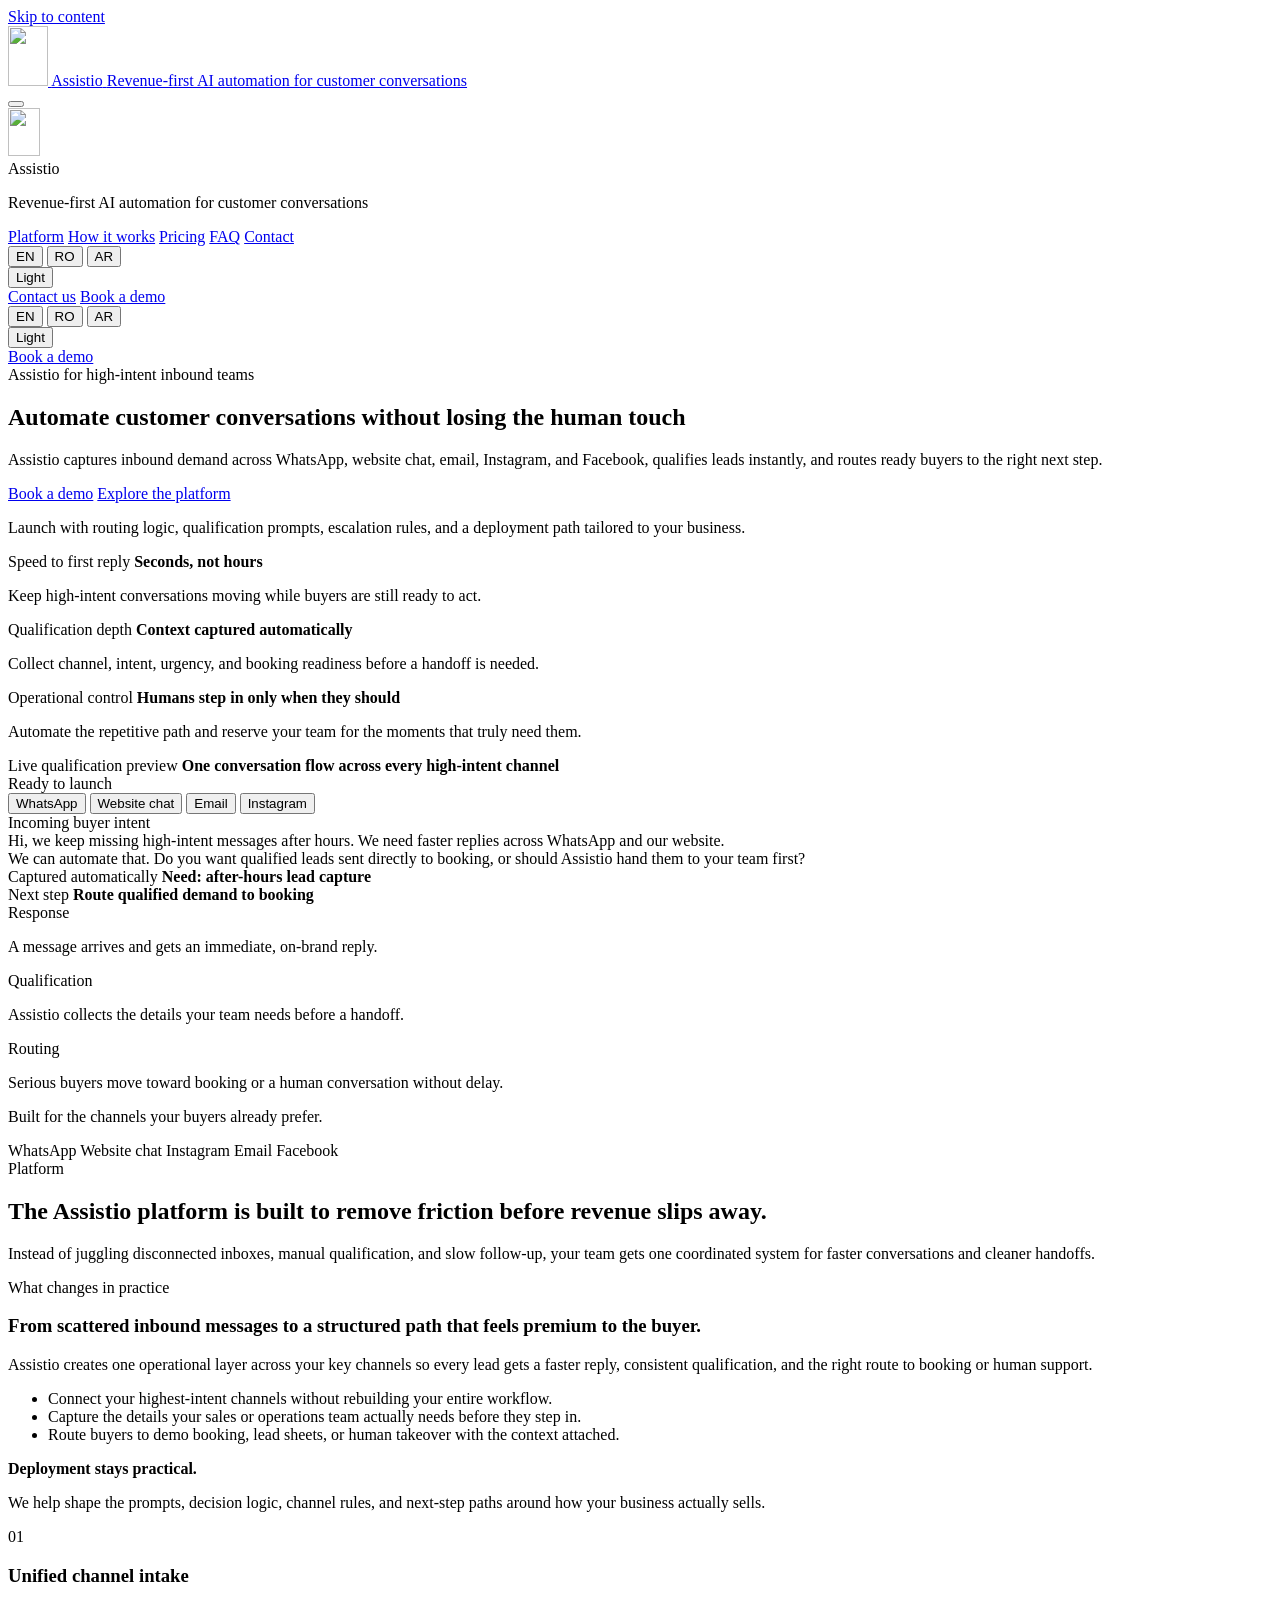
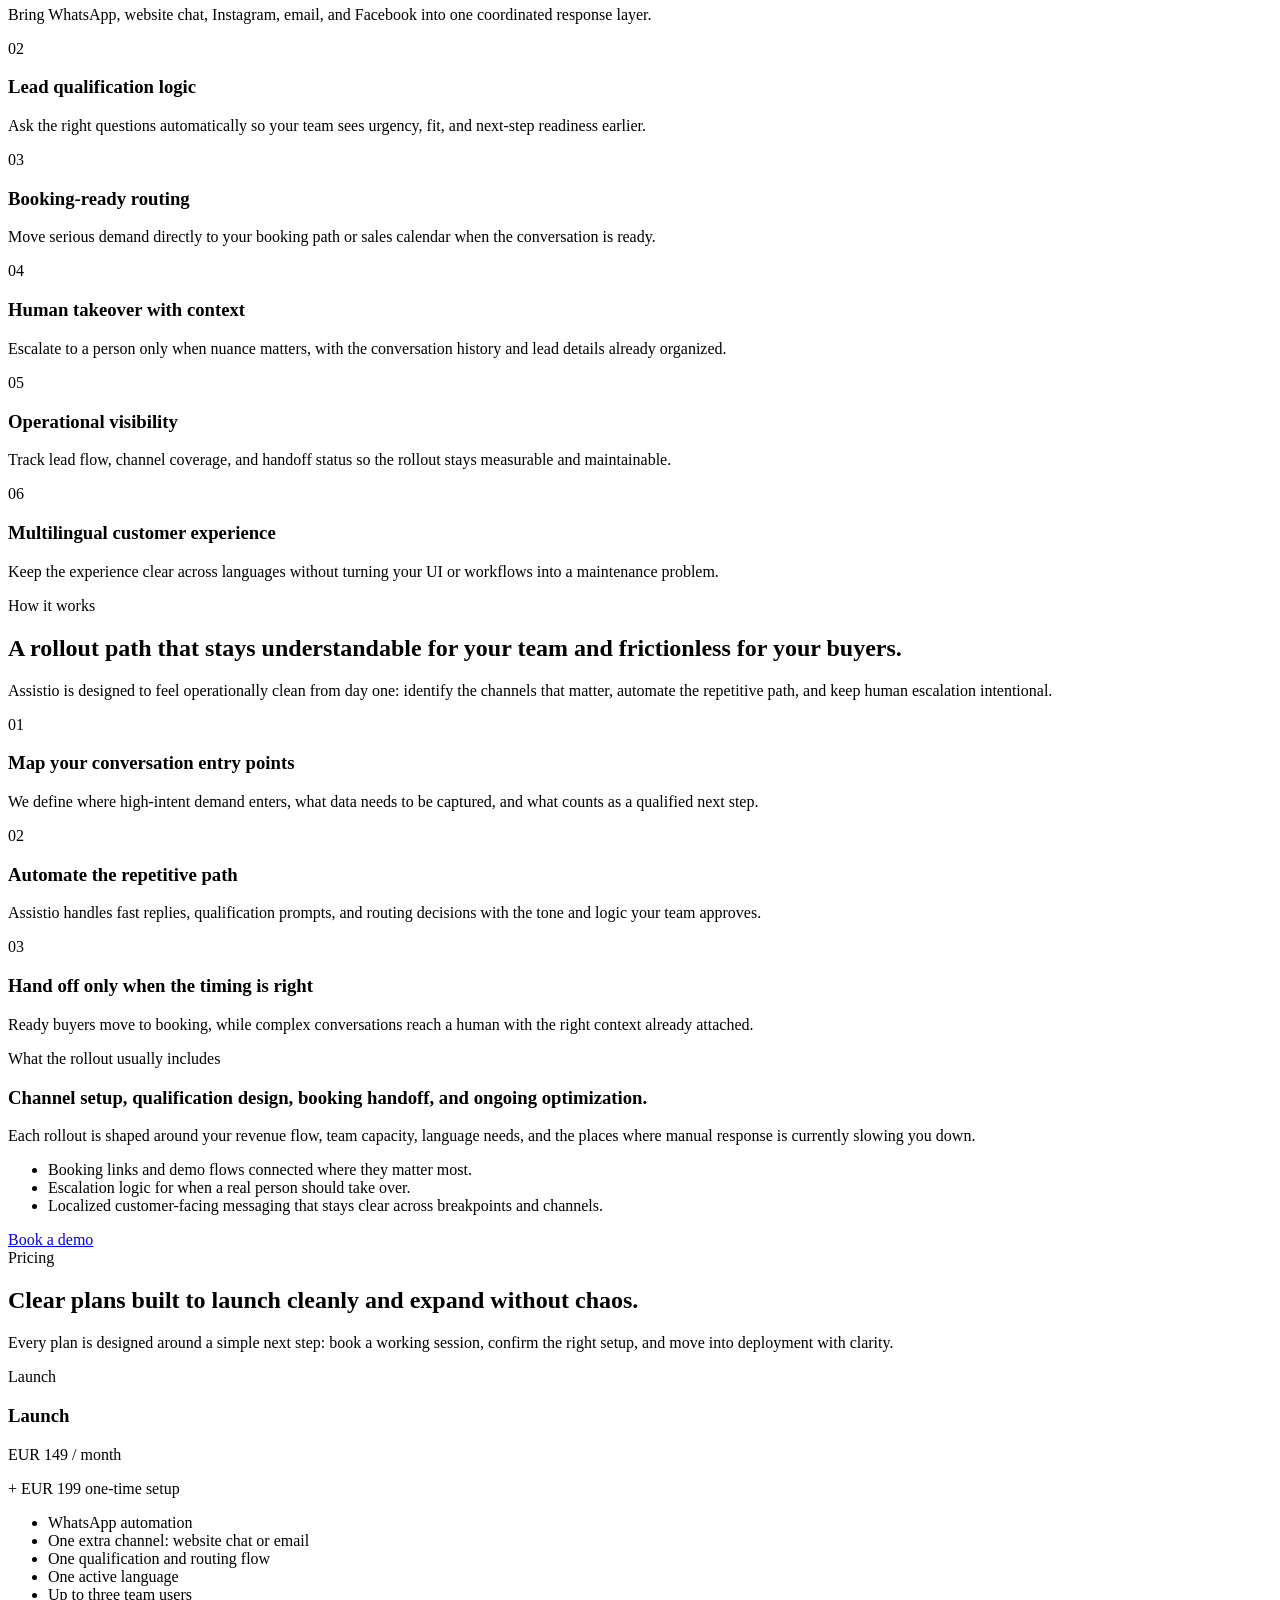
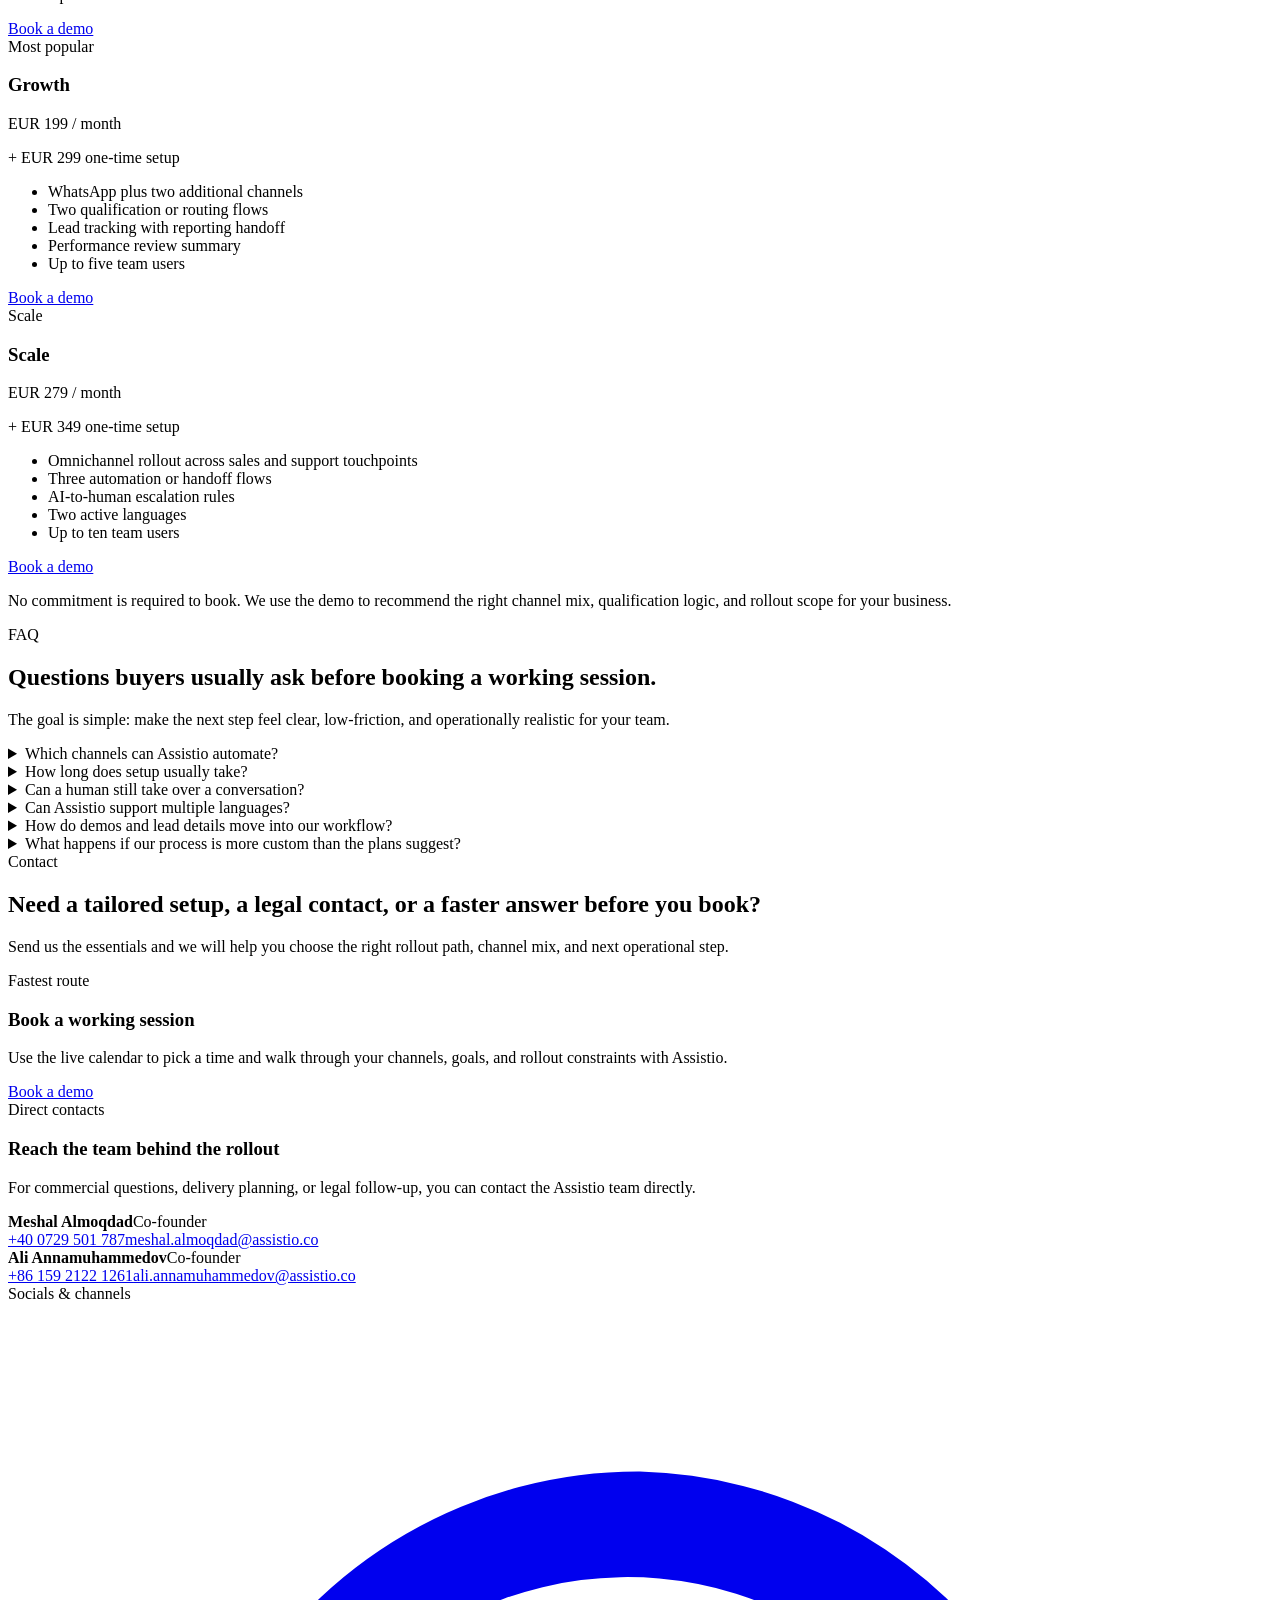
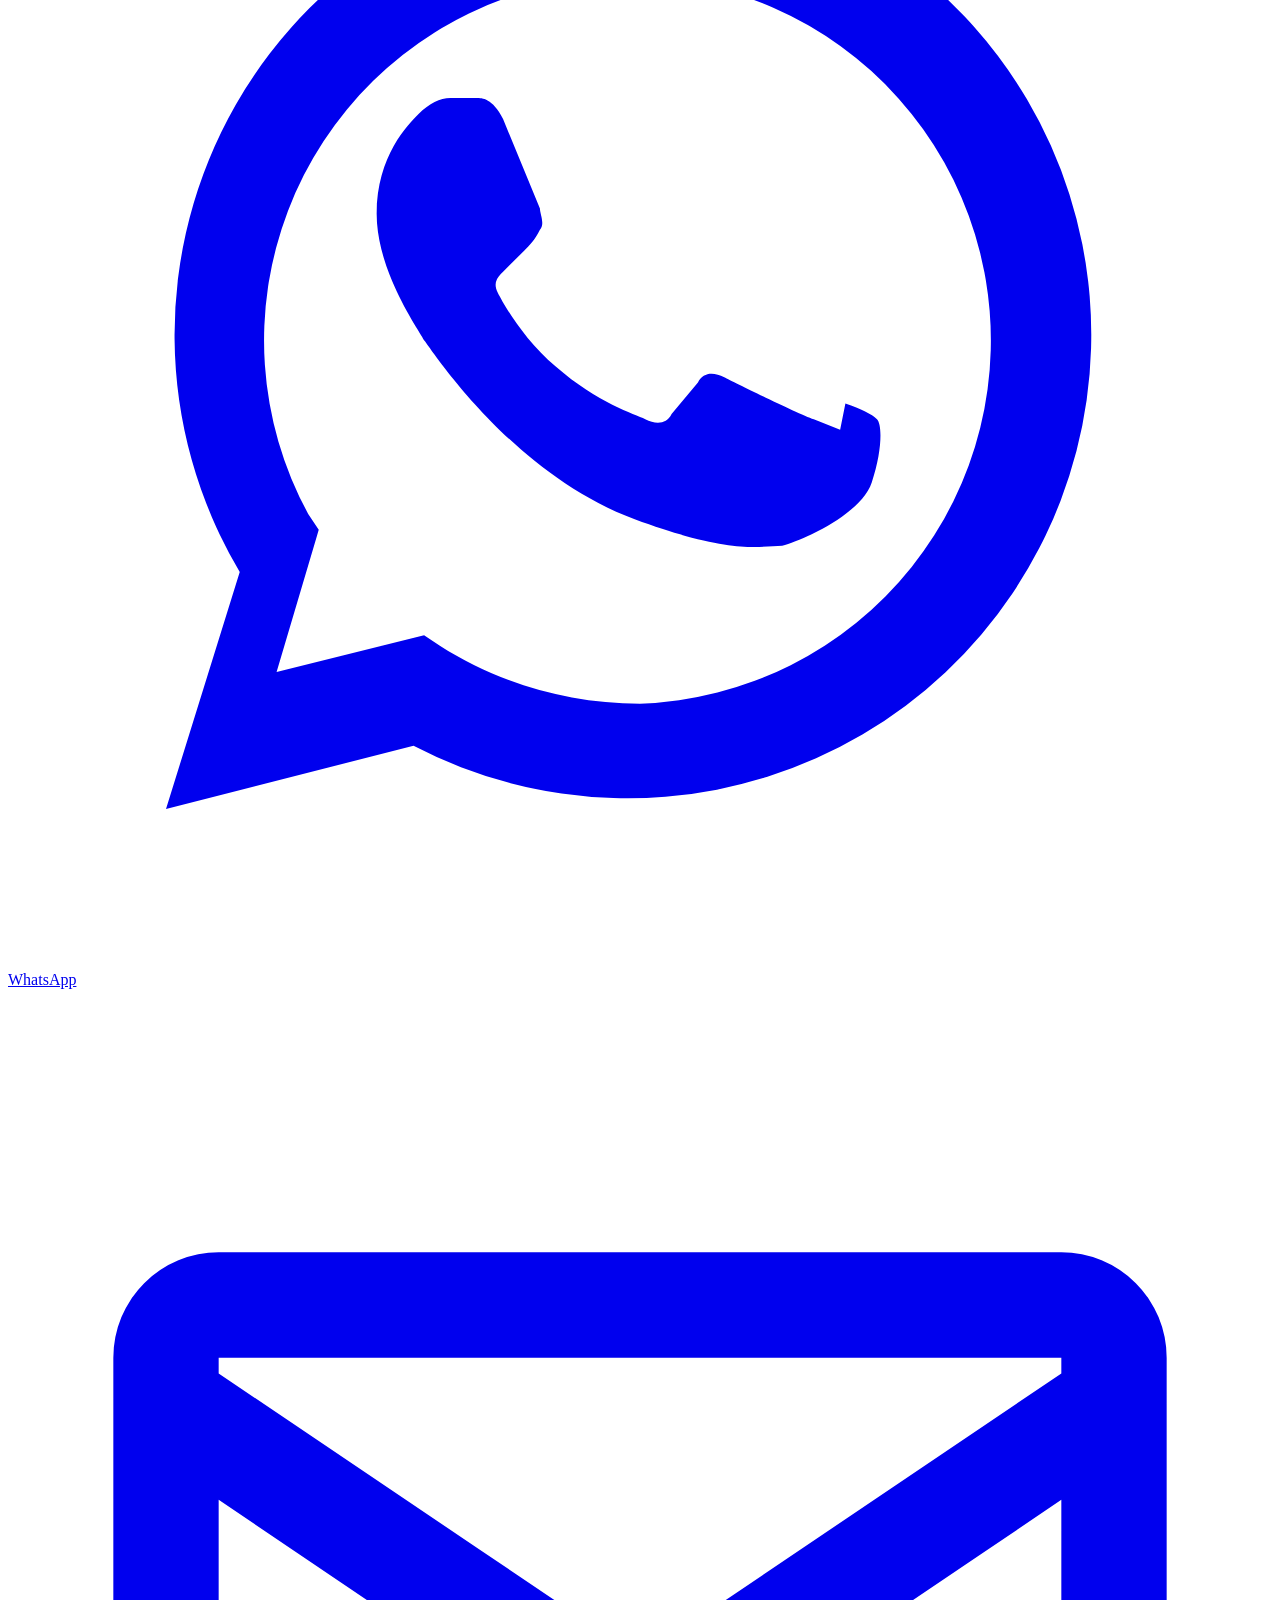
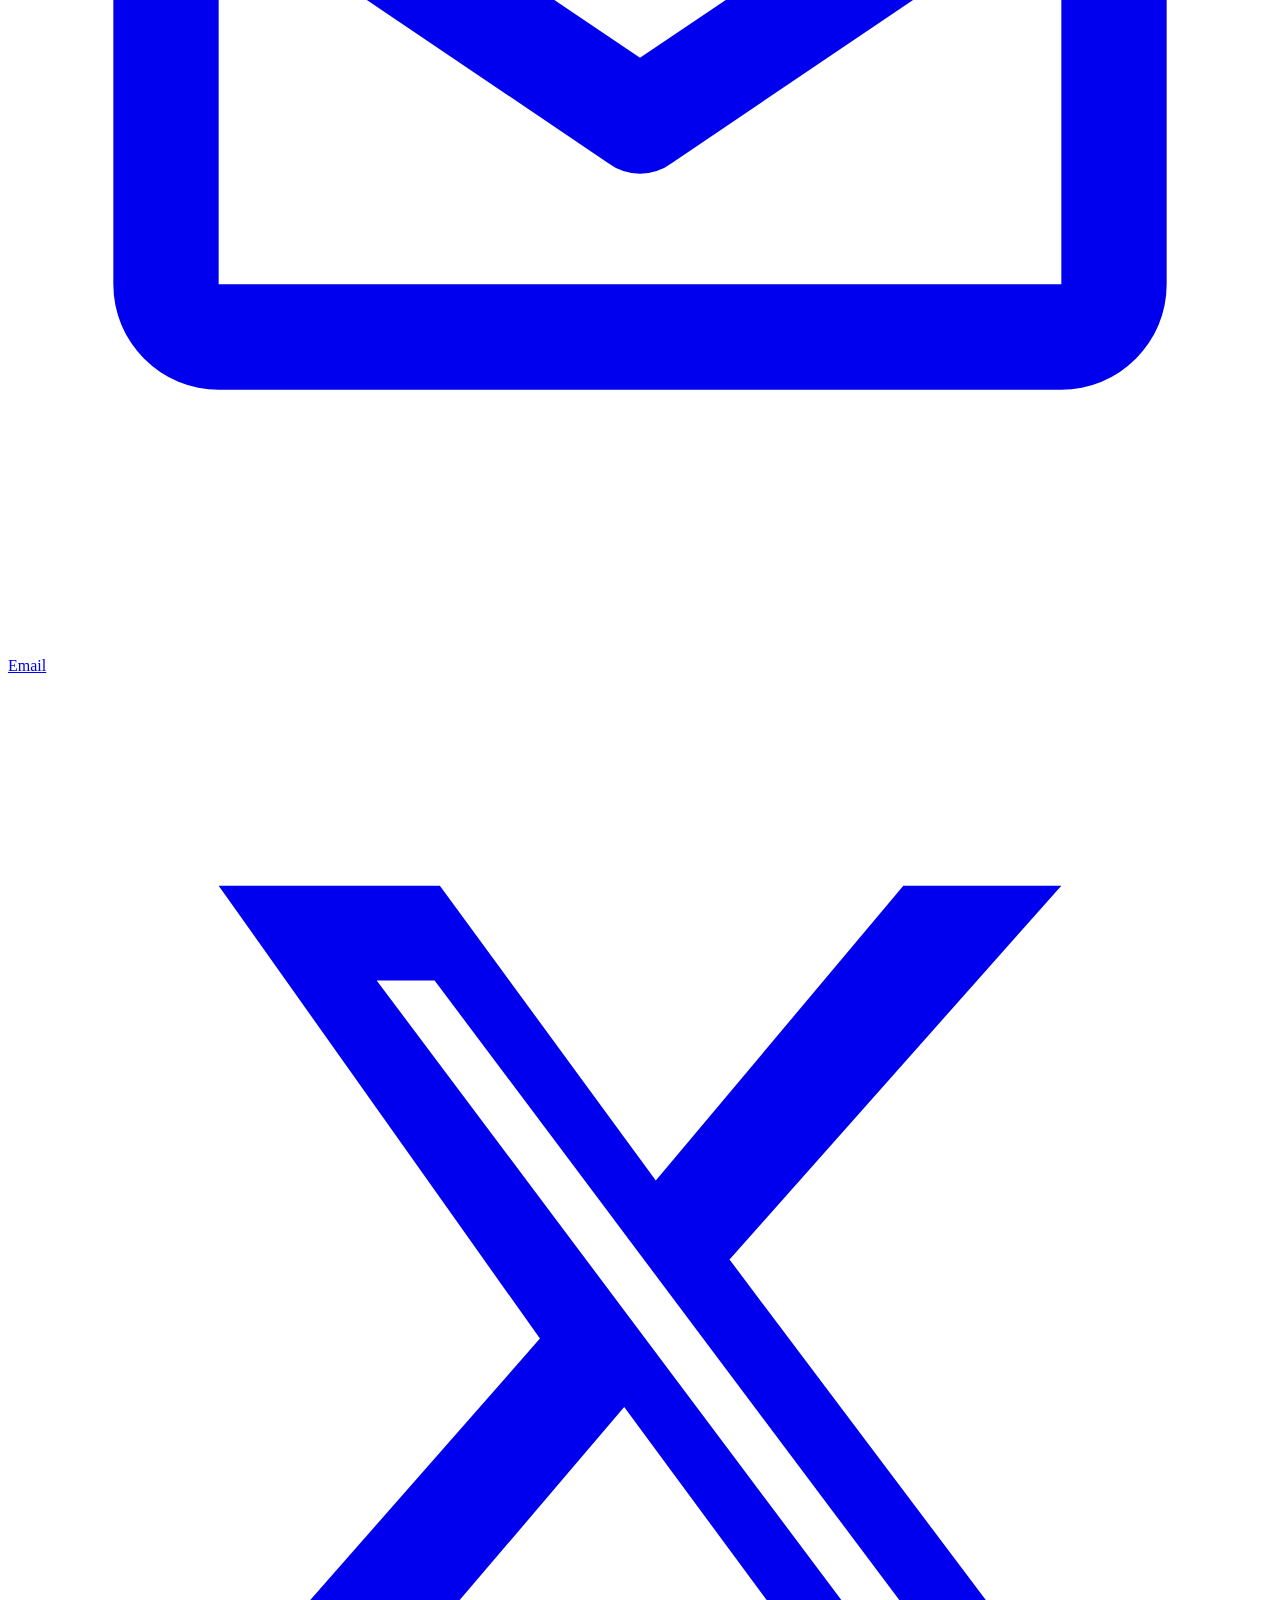
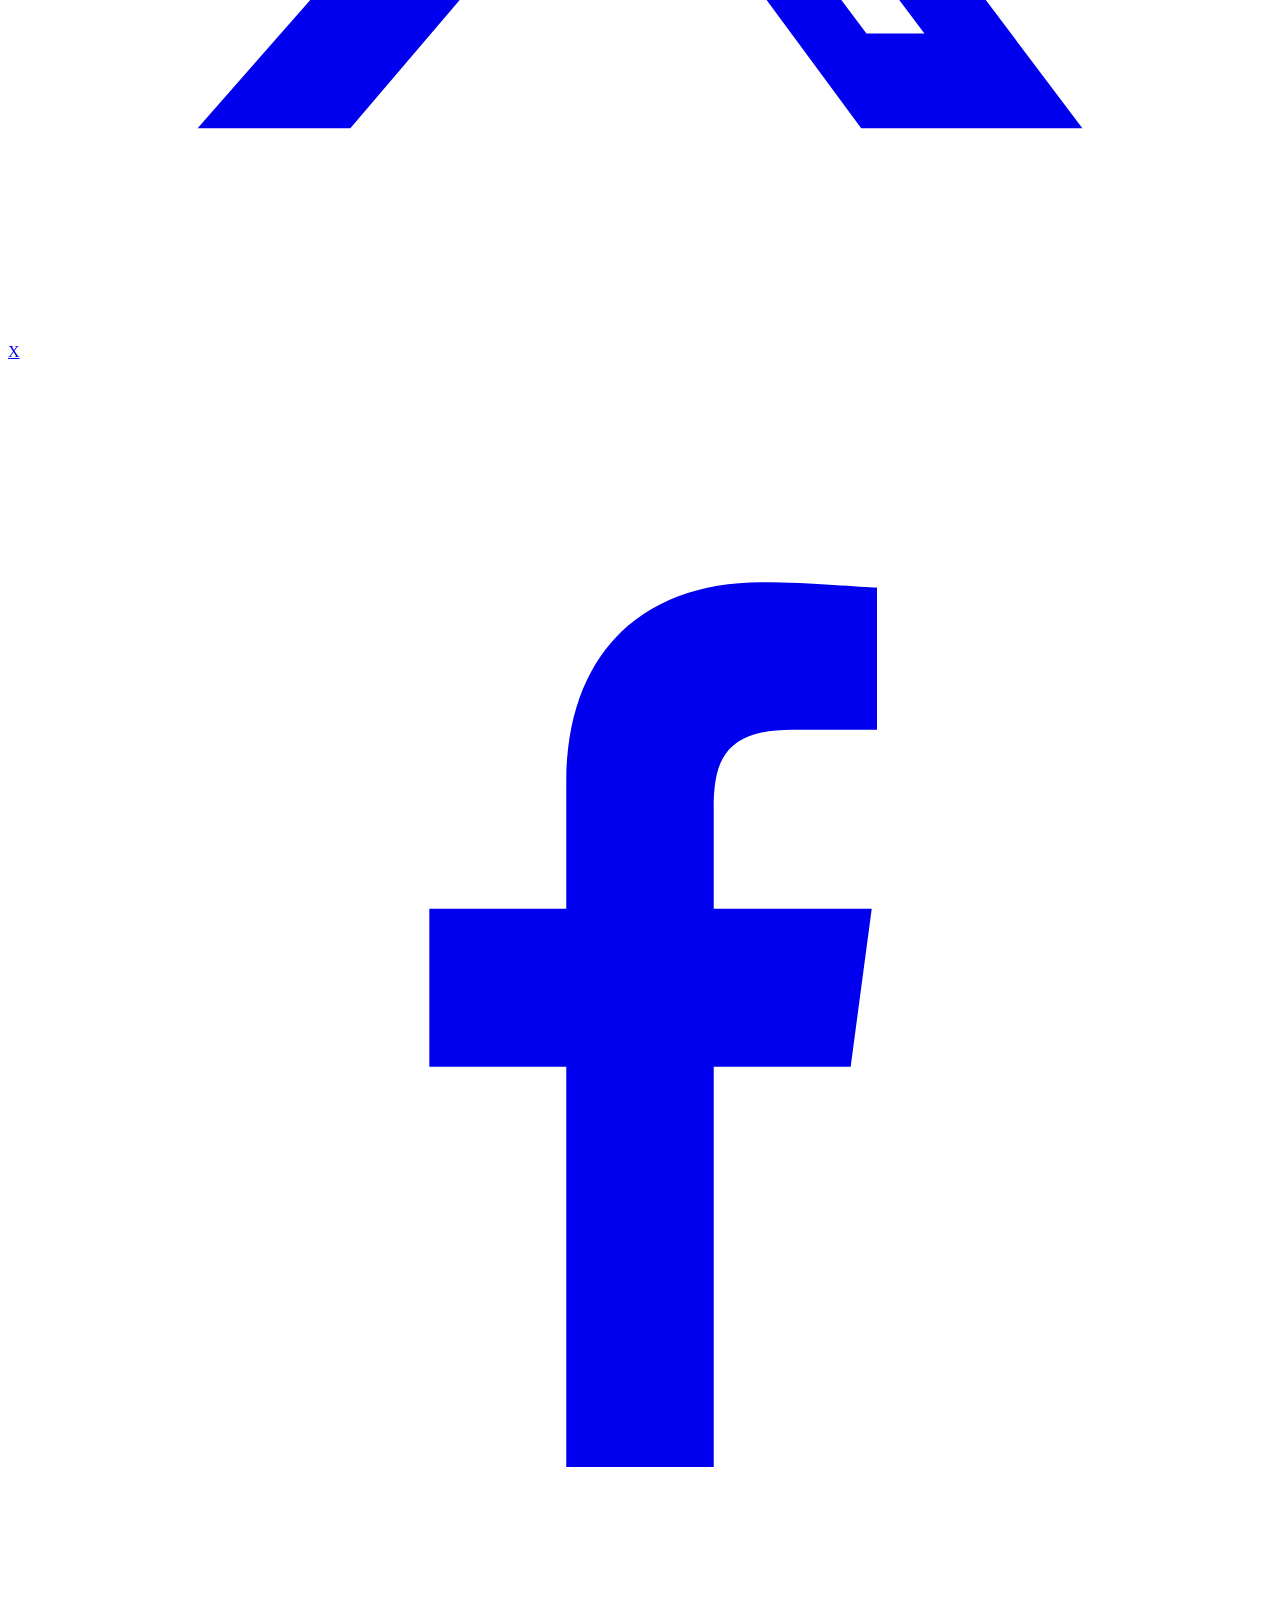
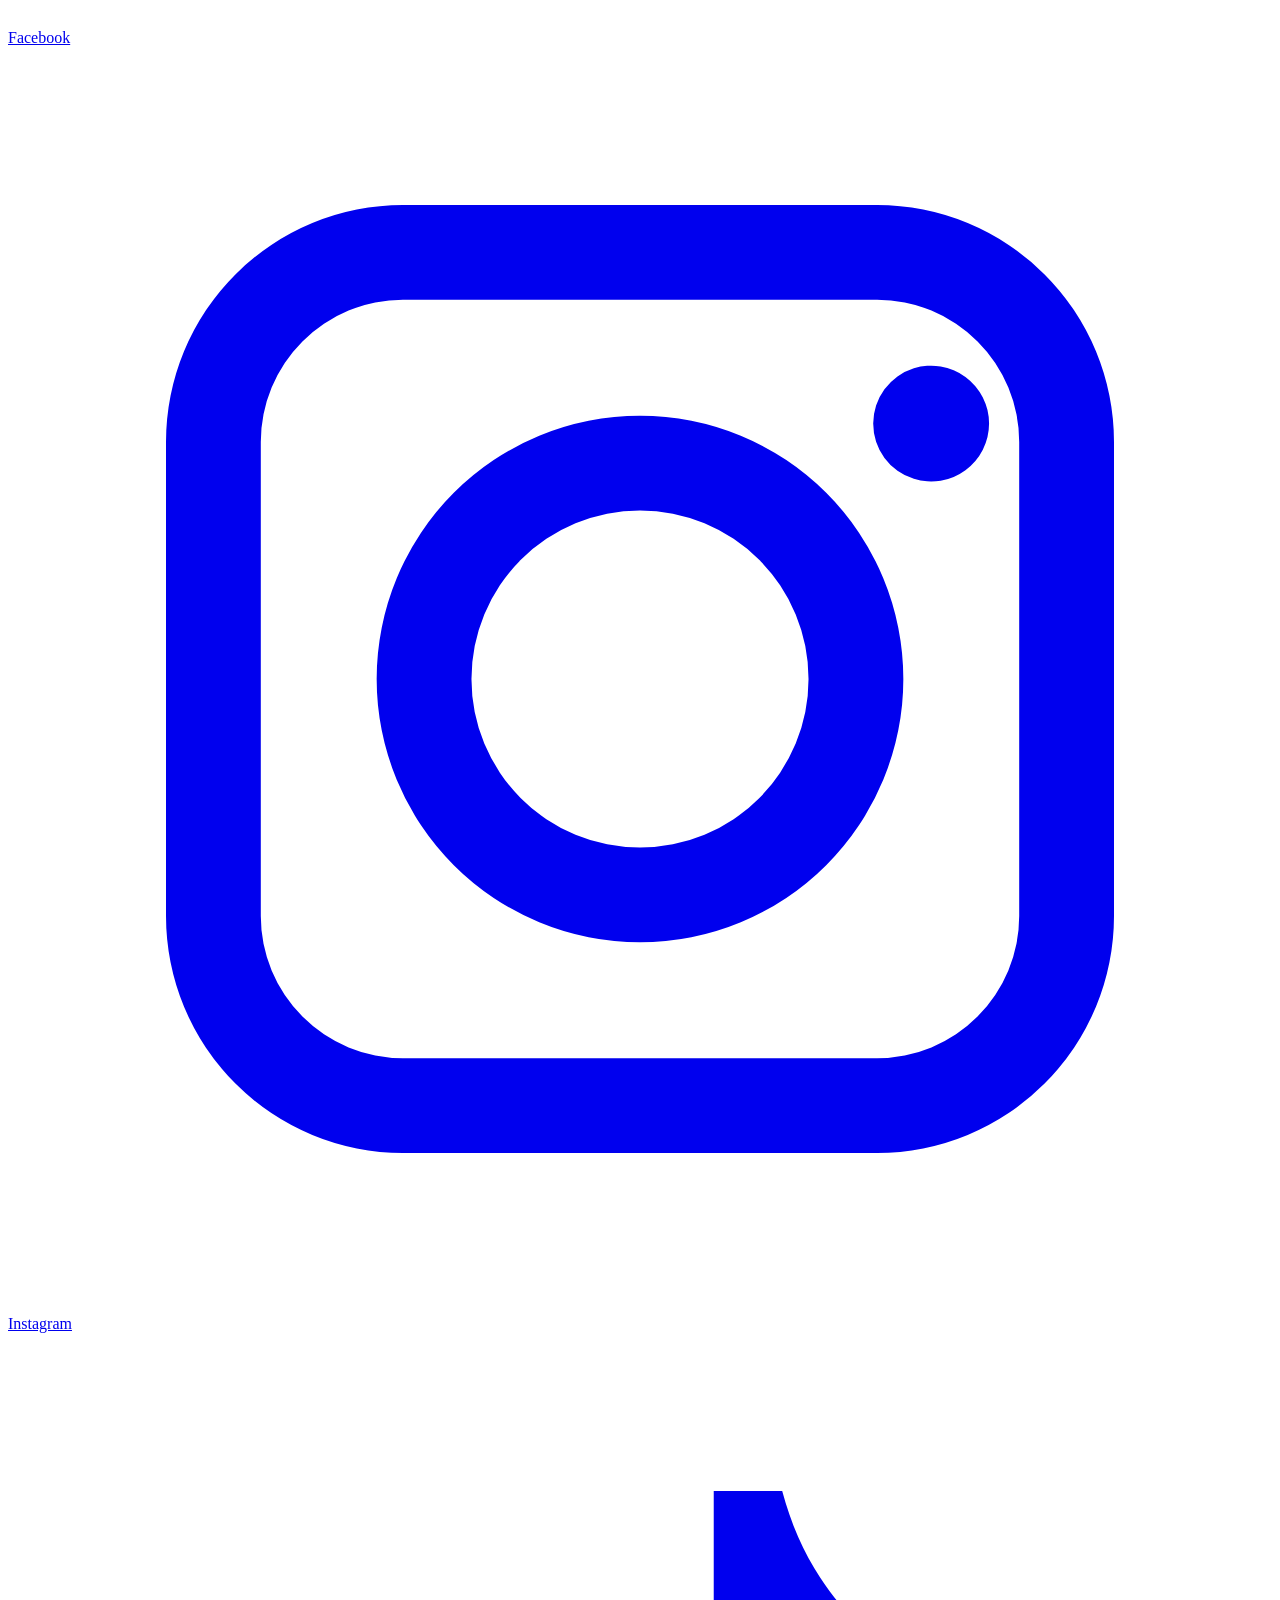
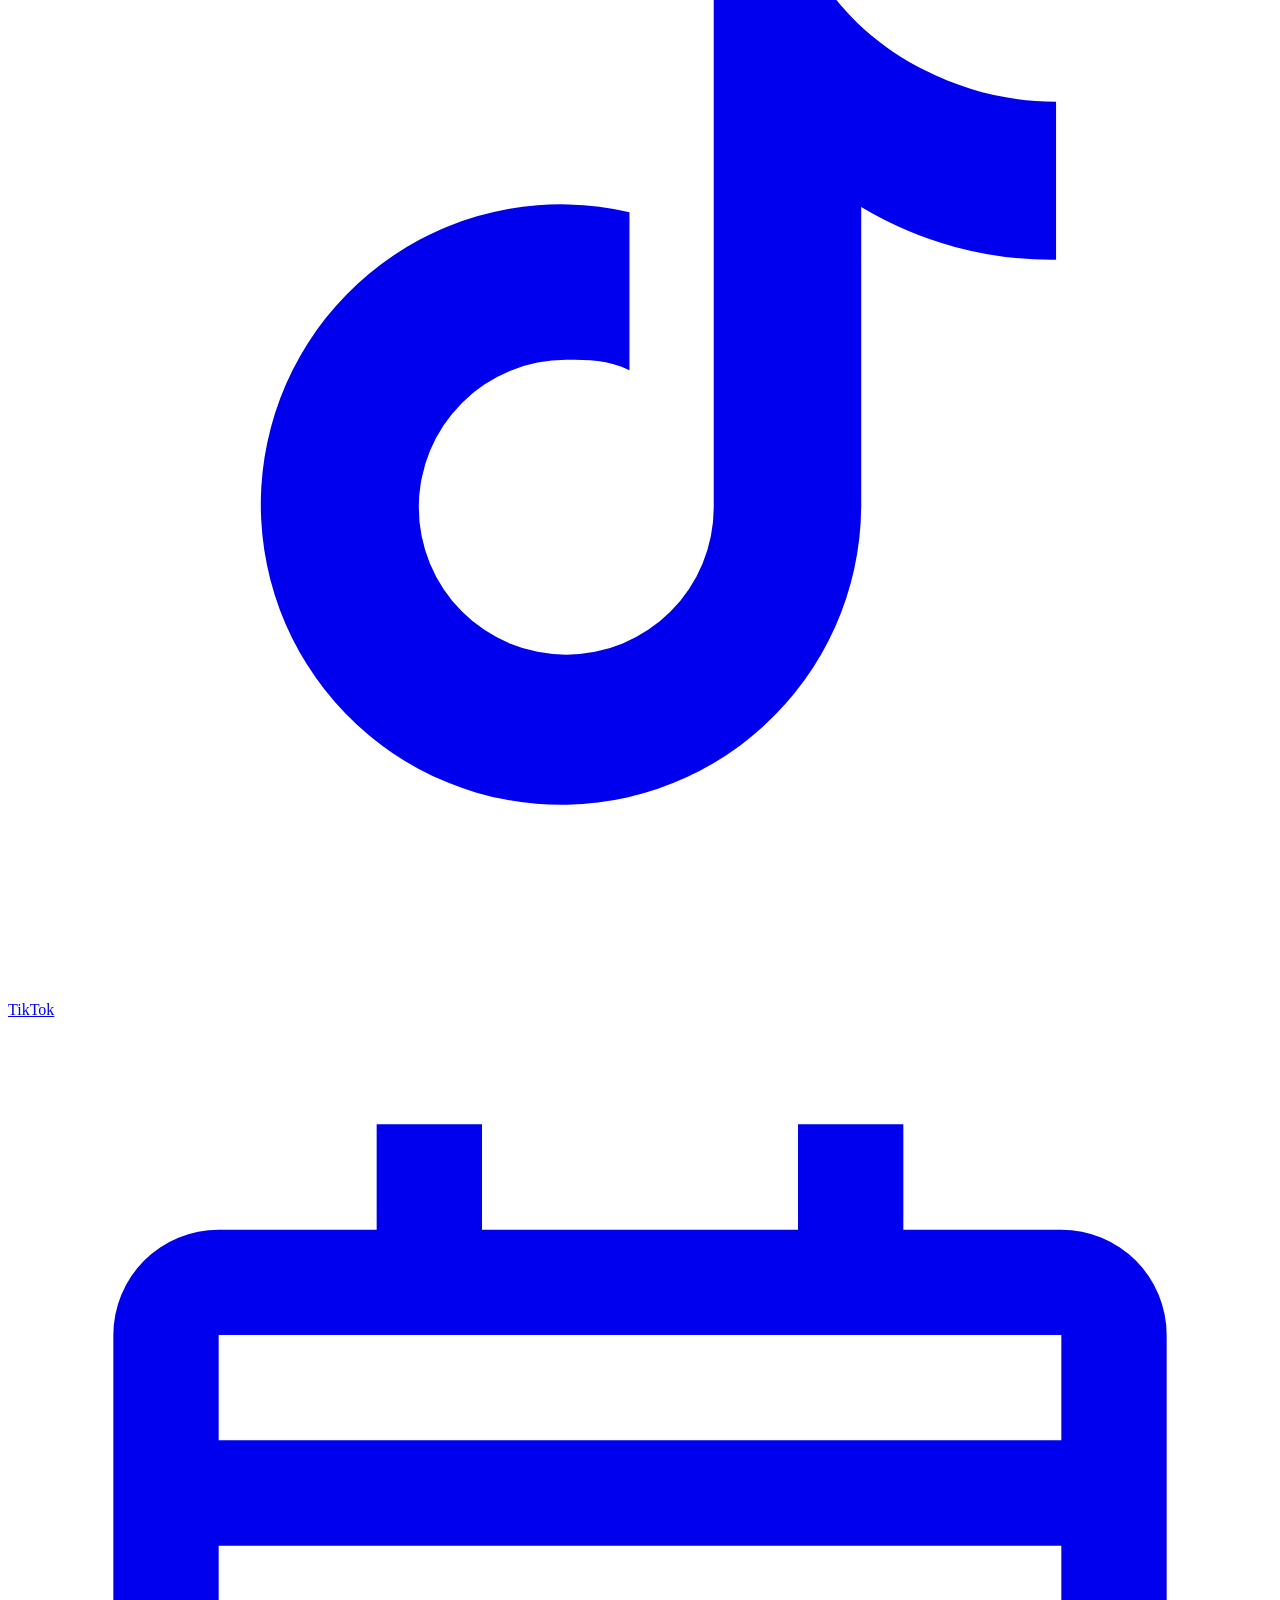
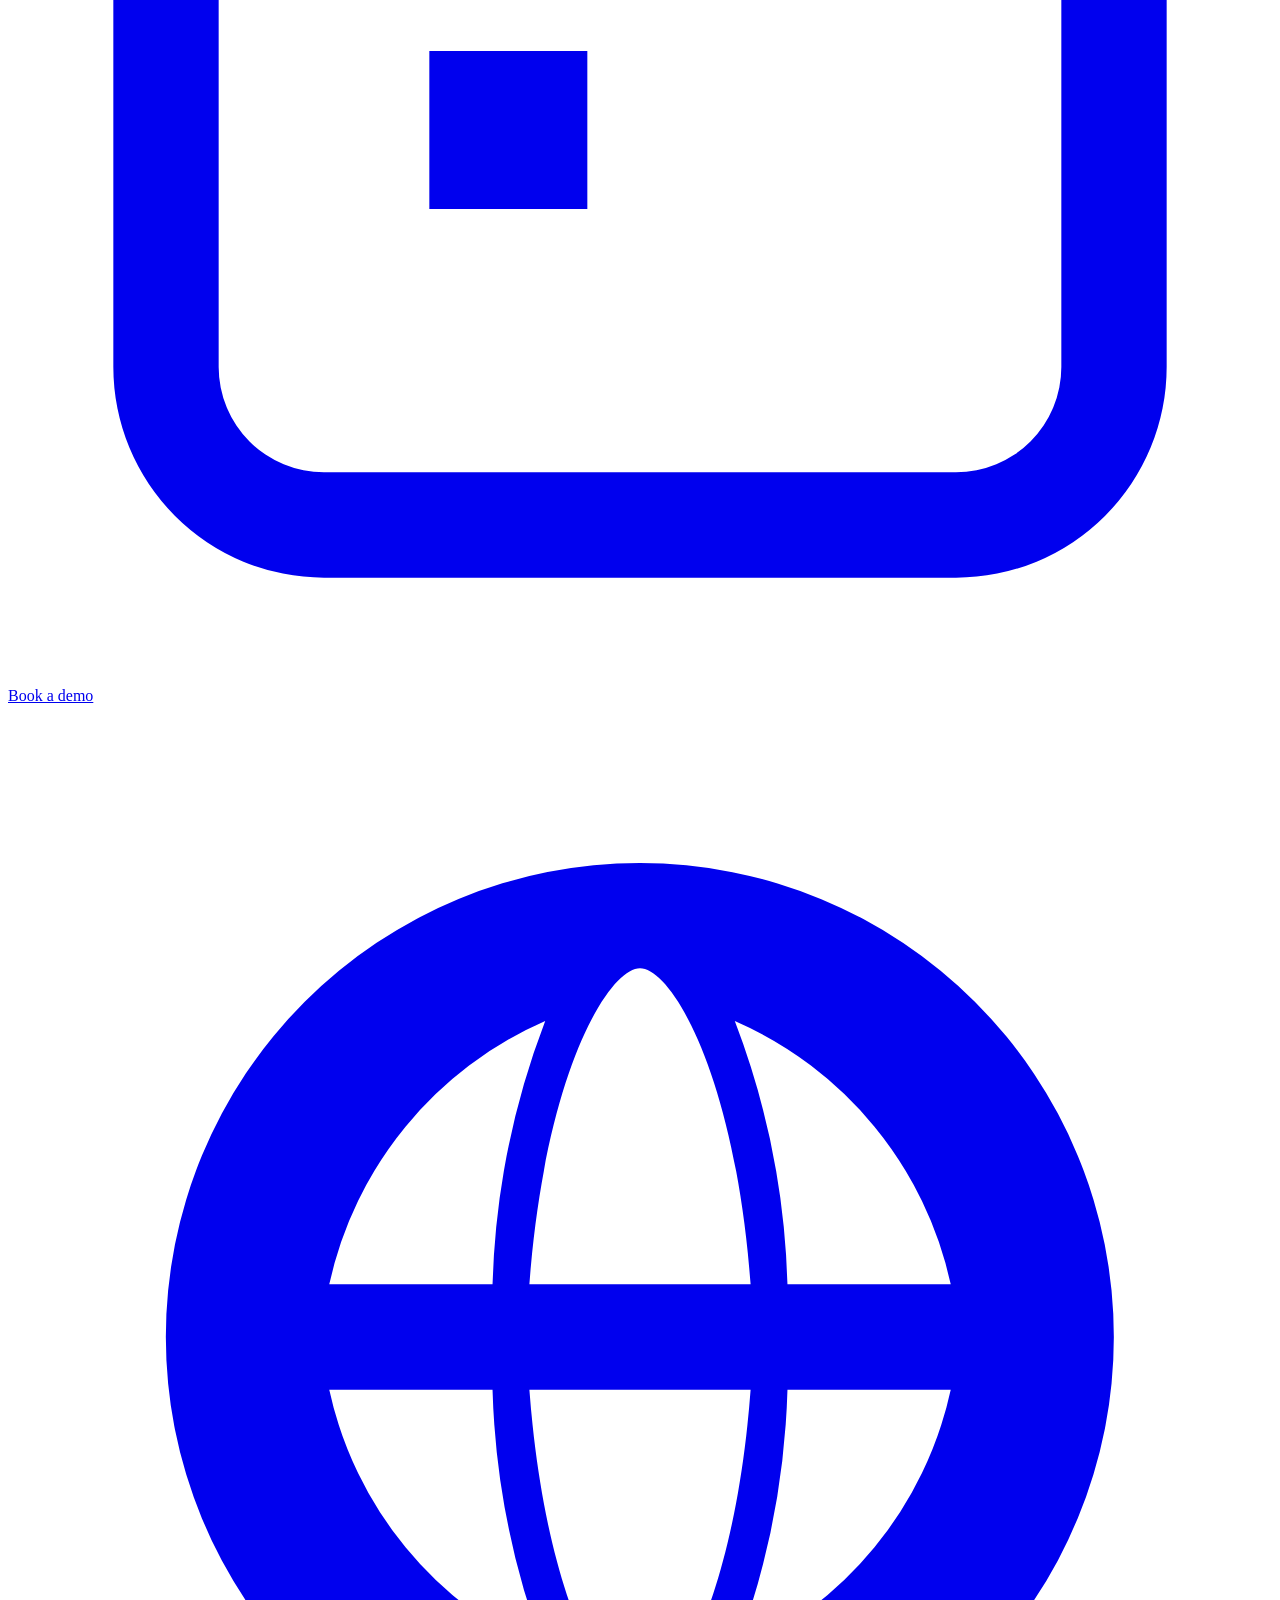
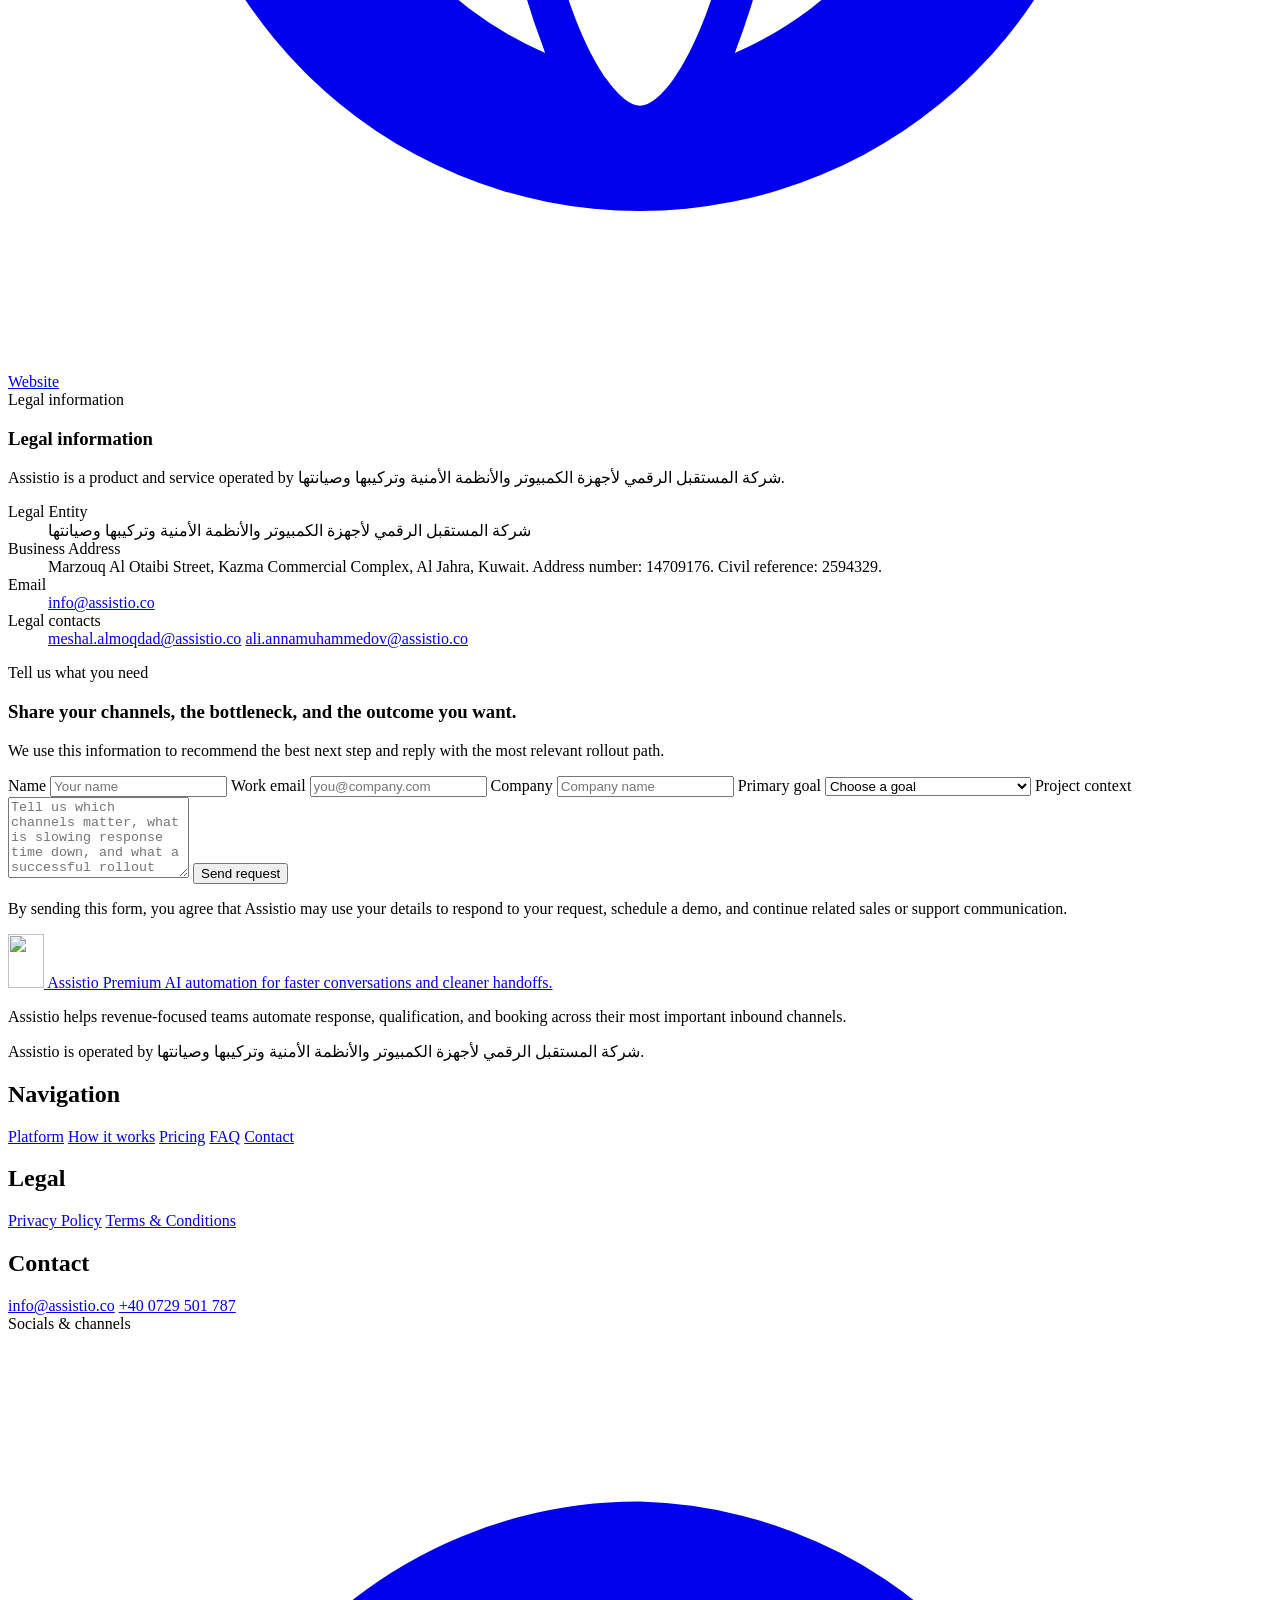
==== index.html @ 65dc785e "Fix Meta verification legal identity and contact compliance" ====
<!doctype html>
<html lang="en" dir="ltr" data-theme="light">
<head>
  <meta charset="utf-8" />
  <meta name="viewport" content="width=device-width, initial-scale=1" />
  <title data-i18n-document-title="meta.home.title">Assistio | AI Customer Conversation Automation for Faster Lead Response</title>
  <meta
    name="description"
    content="Assistio automates WhatsApp, website chat, email, Instagram, and Facebook conversations so your team responds faster, qualifies leads instantly, and routes buyers to booking."
    data-i18n-content="meta.home.description"
  />
  <meta name="theme-color" content="#eff5ff" />
  <meta property="og:type" content="website" />
  <meta property="og:image" content="https://ai.assistio.co/assets/og.png" />
  <meta property="og:url" content="https://ai.assistio.co/" />
  <meta property="og:title" content="Assistio | AI Customer Conversation Automation for Faster Lead Response" data-i18n-content="meta.home.title" />
  <meta
    property="og:description"
    content="Assistio automates WhatsApp, website chat, email, Instagram, and Facebook conversations so your team responds faster, qualifies leads instantly, and routes buyers to booking."
    data-i18n-content="meta.home.description"
  />
  <link rel="canonical" href="https://ai.assistio.co/" />
  <link rel="icon" href="./assets/favicon.ico" sizes="any" />
  <link rel="icon" type="image/png" sizes="32x32" href="./assets/favicon-32x32.png" />
  <link rel="icon" type="image/png" sizes="16x16" href="./assets/favicon-16x16.png" />
  <link rel="apple-touch-icon" sizes="180x180" href="./assets/apple-touch-icon.png" />
  <link rel="manifest" href="./site.webmanifest" />
  <link rel="preconnect" href="https://fonts.googleapis.com" />
  <link rel="preconnect" href="https://fonts.gstatic.com" crossorigin />
  <link
    href="https://fonts.googleapis.com/css2?family=Manrope:wght@400;500;600;700;800&family=Sora:wght@600;700;800&family=Tajawal:wght@400;500;700;800&display=swap"
    rel="stylesheet"
  />
  <script>
    (function () {
      var doc = document.documentElement;
      doc.classList.add("site-booting");
      window.__assistioBootTimeout = window.setTimeout(function () {
        doc.classList.remove("site-booting");
      }, 1200);
      var storedTheme = null;
      var storedLang = null;
      var prefersDark = false;
      var queryTheme = null;
      var queryLang = null;

      try {
        var params = new URLSearchParams(window.location.search);
        queryTheme = params.get("theme");
        queryLang = params.get("lang");
        storedTheme = localStorage.getItem("assistio_theme");
        storedLang = localStorage.getItem("assistio_lang");
        prefersDark = window.matchMedia("(prefers-color-scheme: dark)").matches;
        if (queryTheme === "light" || queryTheme === "dark") {
          storedTheme = queryTheme;
          localStorage.setItem("assistio_theme", queryTheme);
        }
        if (queryLang === "en" || queryLang === "ro" || queryLang === "ar") {
          storedLang = queryLang;
          localStorage.setItem("assistio_lang", queryLang);
        }
      } catch (error) {
      }

      var theme = storedTheme === "light" || storedTheme === "dark"
        ? storedTheme
        : (prefersDark ? "dark" : "light");
      var browserLang = (navigator.language || navigator.userLanguage || "en").toLowerCase();
      var lang = storedLang === "ro" || storedLang === "ar"
        ? storedLang
        : (browserLang.indexOf("ro") === 0 ? "ro" : (browserLang.indexOf("ar") === 0 ? "ar" : "en"));

      doc.setAttribute("data-theme", theme);
      doc.style.colorScheme = theme;
      doc.lang = lang;
      doc.dir = lang === "ar" ? "rtl" : "ltr";

      try {
        if (queryTheme || queryLang) {
          var nextUrl = new URL(window.location.href);
          nextUrl.searchParams.delete("theme");
          nextUrl.searchParams.delete("lang");
          window.history.replaceState(null, "", nextUrl.toString());
        }
      } catch (error) {
      }
    })();
  </script>
  <link rel="stylesheet" href="./styles.css?v=20260409-29" />
  <script defer src="./site-config.js?v=20260409-29"></script>
  <script defer src="./scripts.js?v=20260409-29"></script>
</head>
<body data-page="home">
  <a class="skip-link" href="#main" data-i18n="ui.skip">Skip to content</a>

  <header class="site-header" data-header>
    <div class="container header-shell">
      <a class="brand" href="./index.html" aria-label="Assistio home">
        <span class="brand-mark-shell" aria-hidden="true">
          <img class="brand-mark" src="./assets/logo.png" width="40" height="60" alt="" />
        </span>
        <span class="brand-copy">
          <span class="brand-name">Assistio</span>
          <span class="brand-tag" data-i18n="brand.tag">Revenue-first AI automation for customer conversations</span>
        </span>
      </a>

      <nav class="site-nav" aria-label="Primary navigation" data-i18n-aria-label="ui.navPrimaryLabel">
        <button
          class="nav-toggle"
          type="button"
          aria-expanded="false"
          aria-controls="nav-panel"
          data-nav-toggle
          data-i18n-aria-label="ui.navOpen"
        >
          <span></span>
          <span></span>
          <span></span>
        </button>

        <div class="nav-panel" id="nav-panel" data-nav-panel>
          <div class="nav-panel-intro">
            <span class="brand-mark-shell nav-panel-mark-shell" aria-hidden="true">
              <img class="brand-mark" src="./assets/logo.png" width="32" height="48" alt="" />
            </span>
            <div class="nav-panel-copy-block">
              <span class="brand-name">Assistio</span>
              <p class="nav-panel-copy" data-i18n="brand.tag">Revenue-first AI automation for customer conversations</p>
            </div>
          </div>

          <div class="nav-links">
            <a class="nav-link" href="#platform" data-nav-link="platform" data-i18n="nav.platform">Platform</a>
            <a class="nav-link" href="#workflow" data-nav-link="workflow" data-i18n="nav.workflow">How it works</a>
            <a class="nav-link" href="#pricing" data-nav-link="pricing" data-i18n="nav.pricing">Pricing</a>
            <a class="nav-link" href="#faq" data-nav-link="faq" data-i18n="nav.faq">FAQ</a>
            <a class="nav-link" href="#contact" data-nav-link="contact" data-i18n="nav.contact">Contact</a>
          </div>

          <div class="nav-mobile-stack">
            <div class="lang-switch" aria-label="Language switcher" data-i18n-aria-label="ui.languageLabel">
              <button class="lang-button" type="button" data-lang="en">EN</button>
              <button class="lang-button" type="button" data-lang="ro">RO</button>
              <button class="lang-button" type="button" data-lang="ar">AR</button>
            </div>

            <button class="theme-toggle" type="button" data-theme-toggle data-i18n-aria-label="ui.themeToggleToDark">
              <span class="theme-toggle-track" aria-hidden="true"></span>
              <span class="theme-toggle-label" data-theme-label></span>
            </button>

            <div class="nav-mobile-actions">
              <a class="btn btn-secondary btn-block" href="#contact" data-i18n="ui.contact">Contact us</a>
              <a class="btn btn-primary btn-block" href="https://calendar.app.google/mF4N138gHQZpTKqc6" target="_blank" rel="noopener noreferrer" data-booking-link data-i18n="ui.bookDemo">Book a demo</a>
            </div>
          </div>
        </div>
      </nav>

      <div class="header-actions">
        <div class="header-control-group">
          <div class="lang-switch desktop-lang-switch" aria-label="Language switcher" data-i18n-aria-label="ui.languageLabel">
            <button class="lang-button" type="button" data-lang="en">EN</button>
            <button class="lang-button" type="button" data-lang="ro">RO</button>
            <button class="lang-button" type="button" data-lang="ar">AR</button>
          </div>

          <button class="theme-toggle" type="button" data-theme-toggle data-i18n-aria-label="ui.themeToggleToDark">
            <span class="theme-toggle-track" aria-hidden="true"></span>
            <span class="theme-toggle-label" data-theme-label></span>
          </button>
        </div>
        <a class="btn btn-primary header-cta" href="https://calendar.app.google/mF4N138gHQZpTKqc6" target="_blank" rel="noopener noreferrer" data-booking-link data-i18n="ui.bookDemo">Book a demo</a>
      </div>
    </div>
    <div class="nav-overlay" data-nav-overlay hidden></div>
  </header>

  <main id="main">
    <section class="hero section" id="top">
      <div class="container hero-grid">
        <div class="hero-copy" data-reveal>
          <span class="eyebrow" data-i18n="hero.eyebrow">Assistio for high-intent inbound teams</span>
          <h1 class="hero-title" data-i18n="hero.title">Automate customer conversations without losing the human touch</h1>
          <p class="hero-lead" data-i18n="hero.lead">
            Assistio captures inbound demand across WhatsApp, website chat, email, Instagram, and Facebook, qualifies leads instantly, and routes ready buyers to the right next step.
          </p>

          <div class="hero-actions">
            <a class="btn btn-primary" href="https://calendar.app.google/mF4N138gHQZpTKqc6" target="_blank" rel="noopener noreferrer" data-booking-link data-i18n="ui.bookDemo">Book a demo</a>
            <a class="btn btn-secondary" href="#platform" data-i18n="ui.explorePlatform">Explore the platform</a>
          </div>

          <p class="hero-support" data-i18n="hero.support">
            Launch with routing logic, qualification prompts, escalation rules, and a deployment path tailored to your business.
          </p>

          <div class="hero-metrics">
            <article class="metric-card" data-reveal>
              <span class="metric-label" data-i18n="hero.metric1.label">Speed to first reply</span>
              <strong class="metric-value" data-i18n="hero.metric1.value">Seconds, not hours</strong>
              <p class="metric-copy" data-i18n="hero.metric1.copy">Keep high-intent conversations moving while buyers are still ready to act.</p>
            </article>
            <article class="metric-card" data-reveal>
              <span class="metric-label" data-i18n="hero.metric2.label">Qualification depth</span>
              <strong class="metric-value" data-i18n="hero.metric2.value">Context captured automatically</strong>
              <p class="metric-copy" data-i18n="hero.metric2.copy">Collect channel, intent, urgency, and booking readiness before a handoff is needed.</p>
            </article>
            <article class="metric-card" data-reveal>
              <span class="metric-label" data-i18n="hero.metric3.label">Operational control</span>
              <strong class="metric-value" data-i18n="hero.metric3.value">Humans step in only when they should</strong>
              <p class="metric-copy" data-i18n="hero.metric3.copy">Automate the repetitive path and reserve your team for the moments that truly need them.</p>
            </article>
          </div>
        </div>

        <div class="hero-visual" data-reveal>
          <div class="hero-glow" aria-hidden="true"></div>
          <section class="conversation-shell" aria-label="Assistio product preview">
            <div class="conversation-header">
              <div class="conversation-header-copy">
                <span class="mini-label" data-i18n="hero.previewLabel">Live qualification preview</span>
                <strong data-i18n="hero.previewTitle">One conversation flow across every high-intent channel</strong>
              </div>
              <span class="status-chip" data-i18n="hero.previewStatus">Ready to launch</span>
            </div>

            <div class="channel-switch" role="group" aria-label="Channel examples" data-i18n-aria-label="hero.channelGroupLabel">
              <button class="channel-pill is-active" type="button" data-example-tab="whatsapp" data-i18n="hero.tabs.whatsapp" aria-pressed="true">WhatsApp</button>
              <button class="channel-pill" type="button" data-example-tab="website" data-i18n="hero.tabs.website" aria-pressed="false">Website chat</button>
              <button class="channel-pill" type="button" data-example-tab="email" data-i18n="hero.tabs.email" aria-pressed="false">Email</button>
              <button class="channel-pill" type="button" data-example-tab="instagram" data-i18n="hero.tabs.instagram" aria-pressed="false">Instagram</button>
            </div>

            <div class="conversation-window">
              <span class="mini-label" data-i18n="hero.incomingLabel">Incoming buyer intent</span>
              <div class="message message-user" data-example="user">
                Hi, we keep missing high-intent messages after hours. We need faster replies across WhatsApp and our website.
              </div>
              <div class="message message-assistant" data-example="assistant">
                We can automate that. Do you want qualified leads sent directly to booking, or should Assistio hand them to your team first?
              </div>
            </div>

            <div class="conversation-insights">
              <article class="insight-card">
                <span class="mini-label" data-i18n="hero.captureLabel">Captured automatically</span>
                <strong data-example="capture">Need: after-hours lead capture</strong>
              </article>
              <article class="insight-card">
                <span class="mini-label" data-i18n="hero.nextLabel">Next step</span>
                <strong data-example="next">Route qualified demand to booking</strong>
              </article>
            </div>

            <div class="workflow-cards">
              <article class="workflow-card">
                <span class="mini-label" data-i18n="hero.workflowStep1Label">Response</span>
                <p data-example="step1">A message arrives and gets an immediate, on-brand reply.</p>
              </article>
              <article class="workflow-card">
                <span class="mini-label" data-i18n="hero.workflowStep2Label">Qualification</span>
                <p data-example="step2">Assistio collects the details your team needs before a handoff.</p>
              </article>
              <article class="workflow-card">
                <span class="mini-label" data-i18n="hero.workflowStep3Label">Routing</span>
                <p data-example="step3">Serious buyers move toward booking or a human conversation without delay.</p>
              </article>
            </div>
          </section>
        </div>
      </div>
    </section>

    <section class="trust-strip" aria-label="Assistio channel coverage">
      <div class="container trust-shell">
        <p class="trust-copy" data-i18n="trust.lead">Built for the channels your buyers already prefer.</p>
        <div class="trust-pills">
          <span class="trust-pill" data-i18n="trust.channel1">WhatsApp</span>
          <span class="trust-pill" data-i18n="trust.channel2">Website chat</span>
          <span class="trust-pill" data-i18n="trust.channel3">Instagram</span>
          <span class="trust-pill" data-i18n="trust.channel4">Email</span>
          <span class="trust-pill" data-i18n="trust.channel5">Facebook</span>
        </div>
      </div>
    </section>

    <section class="section" id="platform" data-section="platform">
      <div class="container">
        <div class="section-heading" data-reveal>
          <span class="eyebrow" data-i18n="platform.eyebrow">Platform</span>
          <h2 class="section-title" data-i18n="platform.title">The Assistio platform is built to remove friction before revenue slips away.</h2>
          <p class="section-lead" data-i18n="platform.lead">
            Instead of juggling disconnected inboxes, manual qualification, and slow follow-up, your team gets one coordinated system for faster conversations and cleaner handoffs.
          </p>
        </div>
        <div class="platform-grid">
          <article class="story-panel" data-reveal>
            <span class="mini-label" data-i18n="platform.storyLabel">What changes in practice</span>
            <h3 data-i18n="platform.storyTitle">From scattered inbound messages to a structured path that feels premium to the buyer.</h3>
            <p data-i18n="platform.storyCopy">
              Assistio creates one operational layer across your key channels so every lead gets a faster reply, consistent qualification, and the right route to booking or human support.
            </p>
            <ul class="story-list">
              <li data-i18n="platform.storyPoint1">Connect your highest-intent channels without rebuilding your entire workflow.</li>
              <li data-i18n="platform.storyPoint2">Capture the details your sales or operations team actually needs before they step in.</li>
              <li data-i18n="platform.storyPoint3">Route buyers to demo booking, lead sheets, or human takeover with the context attached.</li>
            </ul>
            <div class="story-footer">
              <strong data-i18n="platform.storyFootTitle">Deployment stays practical.</strong>
              <p data-i18n="platform.storyFootCopy">We help shape the prompts, decision logic, channel rules, and next-step paths around how your business actually sells.</p>
            </div>
          </article>

          <div class="capability-grid">
            <article class="capability-card" data-reveal>
              <span class="capability-icon">01</span>
              <h3 data-i18n="platform.card1.title">Unified channel intake</h3>
              <p data-i18n="platform.card1.copy">Bring WhatsApp, website chat, Instagram, email, and Facebook into one coordinated response layer.</p>
            </article>
            <article class="capability-card" data-reveal>
              <span class="capability-icon">02</span>
              <h3 data-i18n="platform.card2.title">Lead qualification logic</h3>
              <p data-i18n="platform.card2.copy">Ask the right questions automatically so your team sees urgency, fit, and next-step readiness earlier.</p>
            </article>
            <article class="capability-card" data-reveal>
              <span class="capability-icon">03</span>
              <h3 data-i18n="platform.card3.title">Booking-ready routing</h3>
              <p data-i18n="platform.card3.copy">Move serious demand directly to your booking path or sales calendar when the conversation is ready.</p>
            </article>
            <article class="capability-card" data-reveal>
              <span class="capability-icon">04</span>
              <h3 data-i18n="platform.card4.title">Human takeover with context</h3>
              <p data-i18n="platform.card4.copy">Escalate to a person only when nuance matters, with the conversation history and lead details already organized.</p>
            </article>
            <article class="capability-card" data-reveal>
              <span class="capability-icon">05</span>
              <h3 data-i18n="platform.card5.title">Operational visibility</h3>
              <p data-i18n="platform.card5.copy">Track lead flow, channel coverage, and handoff status so the rollout stays measurable and maintainable.</p>
            </article>
            <article class="capability-card" data-reveal>
              <span class="capability-icon">06</span>
              <h3 data-i18n="platform.card6.title">Multilingual customer experience</h3>
              <p data-i18n="platform.card6.copy">Keep the experience clear across languages without turning your UI or workflows into a maintenance problem.</p>
            </article>
          </div>
        </div>
      </div>
    </section>

    <section class="section section-contrast" id="workflow" data-section="workflow">
      <div class="container workflow-shell">
        <div class="section-heading" data-reveal>
          <span class="eyebrow" data-i18n="workflow.eyebrow">How it works</span>
          <h2 class="section-title" data-i18n="workflow.title">A rollout path that stays understandable for your team and frictionless for your buyers.</h2>
          <p class="section-lead" data-i18n="workflow.lead">
            Assistio is designed to feel operationally clean from day one: identify the channels that matter, automate the repetitive path, and keep human escalation intentional.
          </p>
        </div>

        <div class="workflow-grid">
          <div class="workflow-copy" data-reveal>
          <div class="workflow-steps">
            <article class="step-card" data-reveal>
              <span class="step-number">01</span>
              <h3 data-i18n="workflow.step1.title">Map your conversation entry points</h3>
              <p data-i18n="workflow.step1.copy">We define where high-intent demand enters, what data needs to be captured, and what counts as a qualified next step.</p>
            </article>
            <article class="step-card" data-reveal>
              <span class="step-number">02</span>
              <h3 data-i18n="workflow.step2.title">Automate the repetitive path</h3>
              <p data-i18n="workflow.step2.copy">Assistio handles fast replies, qualification prompts, and routing decisions with the tone and logic your team approves.</p>
            </article>
            <article class="step-card" data-reveal>
              <span class="step-number">03</span>
              <h3 data-i18n="workflow.step3.title">Hand off only when the timing is right</h3>
              <p data-i18n="workflow.step3.copy">Ready buyers move to booking, while complex conversations reach a human with the right context already attached.</p>
            </article>
          </div>
          </div>

          <aside class="rollout-card" data-reveal>
            <span class="mini-label" data-i18n="workflow.panelLabel">What the rollout usually includes</span>
            <h3 data-i18n="workflow.panelTitle">Channel setup, qualification design, booking handoff, and ongoing optimization.</h3>
            <p data-i18n="workflow.panelCopy">
              Each rollout is shaped around your revenue flow, team capacity, language needs, and the places where manual response is currently slowing you down.
            </p>
            <ul class="rollout-list">
              <li data-i18n="workflow.panelPoint1">Booking links and demo flows connected where they matter most.</li>
              <li data-i18n="workflow.panelPoint2">Escalation logic for when a real person should take over.</li>
              <li data-i18n="workflow.panelPoint3">Localized customer-facing messaging that stays clear across breakpoints and channels.</li>
            </ul>
            <a class="btn btn-primary btn-block" href="https://calendar.app.google/mF4N138gHQZpTKqc6" target="_blank" rel="noopener noreferrer" data-booking-link data-i18n="ui.bookDemo">Book a demo</a>
          </aside>
        </div>
      </div>
    </section>

    <section class="section pricing-section" id="pricing" data-section="pricing">
      <div class="container">
        <div class="section-heading" data-reveal>
          <span class="eyebrow" data-i18n="pricing.eyebrow">Pricing</span>
          <h2 class="section-title" data-i18n="pricing.title">Clear plans built to launch cleanly and expand without chaos.</h2>
          <p class="section-lead" data-i18n="pricing.lead">
            Every plan is designed around a simple next step: book a working session, confirm the right setup, and move into deployment with clarity.
          </p>
        </div>

        <div class="pricing-shell">
          <div class="pricing-grid">
            <article class="pricing-card" data-reveal>
              <div class="plan-head">
                <span class="plan-badge" data-i18n="pricing.launch.badge">Launch</span>
                <h3 data-i18n="pricing.launch.name">Launch</h3>
                <p class="plan-price" data-i18n="pricing.launch.price">EUR 149 / month</p>
              </div>
              <p class="plan-setup" data-i18n="pricing.launch.setup">+ EUR 199 one-time setup</p>
              <ul class="plan-list">
                <li data-i18n="pricing.launch.feature1">WhatsApp automation</li>
                <li data-i18n="pricing.launch.feature2">One extra channel: website chat or email</li>
                <li data-i18n="pricing.launch.feature3">One qualification and routing flow</li>
                <li data-i18n="pricing.launch.feature4">One active language</li>
                <li data-i18n="pricing.launch.feature5">Up to three team users</li>
              </ul>
              <a class="btn btn-primary btn-block" href="https://calendar.app.google/mF4N138gHQZpTKqc6" target="_blank" rel="noopener noreferrer" data-booking-link data-i18n="ui.bookDemo">Book a demo</a>
            </article>

            <article class="pricing-card pricing-card-featured" data-reveal>
              <div class="plan-head">
                <span class="plan-badge plan-badge-featured" data-i18n="pricing.growth.badge">Most popular</span>
                <h3 data-i18n="pricing.growth.name">Growth</h3>
                <p class="plan-price" data-i18n="pricing.growth.price">EUR 199 / month</p>
              </div>
              <p class="plan-setup" data-i18n="pricing.growth.setup">+ EUR 299 one-time setup</p>
              <ul class="plan-list">
                <li data-i18n="pricing.growth.feature1">WhatsApp plus two additional channels</li>
                <li data-i18n="pricing.growth.feature2">Two qualification or routing flows</li>
                <li data-i18n="pricing.growth.feature3">Lead tracking with reporting handoff</li>
                <li data-i18n="pricing.growth.feature4">Performance review summary</li>
                <li data-i18n="pricing.growth.feature5">Up to five team users</li>
              </ul>
              <a class="btn btn-primary btn-block" href="https://calendar.app.google/mF4N138gHQZpTKqc6" target="_blank" rel="noopener noreferrer" data-booking-link data-i18n="ui.bookDemo">Book a demo</a>
            </article>

            <article class="pricing-card" data-reveal>
              <div class="plan-head">
                <span class="plan-badge" data-i18n="pricing.scale.badge">Scale</span>
                <h3 data-i18n="pricing.scale.name">Scale</h3>
                <p class="plan-price" data-i18n="pricing.scale.price">EUR 279 / month</p>
              </div>
              <p class="plan-setup" data-i18n="pricing.scale.setup">+ EUR 349 one-time setup</p>
              <ul class="plan-list">
                <li data-i18n="pricing.scale.feature1">Omnichannel rollout across sales and support touchpoints</li>
                <li data-i18n="pricing.scale.feature2">Three automation or handoff flows</li>
                <li data-i18n="pricing.scale.feature3">AI-to-human escalation rules</li>
                <li data-i18n="pricing.scale.feature4">Two active languages</li>
                <li data-i18n="pricing.scale.feature5">Up to ten team users</li>
              </ul>
              <a class="btn btn-primary btn-block" href="https://calendar.app.google/mF4N138gHQZpTKqc6" target="_blank" rel="noopener noreferrer" data-booking-link data-i18n="ui.bookDemo">Book a demo</a>
            </article>
          </div>

          <p class="pricing-note" data-reveal data-i18n="pricing.note">
            No commitment is required to book. We use the demo to recommend the right channel mix, qualification logic, and rollout scope for your business.
          </p>
        </div>
      </div>
    </section>

    <section class="section faq-section" id="faq" data-section="faq">
      <div class="container faq-shell">
        <div class="section-heading" data-reveal>
          <span class="eyebrow" data-i18n="faq.eyebrow">FAQ</span>
          <h2 class="section-title" data-i18n="faq.title">Questions buyers usually ask before booking a working session.</h2>
          <p class="section-lead" data-i18n="faq.lead">
            The goal is simple: make the next step feel clear, low-friction, and operationally realistic for your team.
          </p>
        </div>

        <div class="faq-list" data-reveal>
          <details class="faq-item">
            <summary data-i18n="faq.q1.question">Which channels can Assistio automate?</summary>
            <p data-i18n="faq.q1.answer">Assistio can be configured for WhatsApp, website chat, email, Instagram, and Facebook workflows depending on your plan and rollout scope.</p>
          </details>
          <details class="faq-item">
            <summary data-i18n="faq.q2.question">How long does setup usually take?</summary>
            <p data-i18n="faq.q2.answer">That depends on your channels, routing logic, and review speed, but the working session is designed to clarify scope quickly so launch can move without unnecessary delay.</p>
          </details>
          <details class="faq-item">
            <summary data-i18n="faq.q3.question">Can a human still take over a conversation?</summary>
            <p data-i18n="faq.q3.answer">Yes. Assistio is built to support human takeover when nuance, compliance, or commercial judgment requires a real person.</p>
          </details>
          <details class="faq-item">
            <summary data-i18n="faq.q4.question">Can Assistio support multiple languages?</summary>
            <p data-i18n="faq.q4.answer">Yes. The site and product messaging can be structured for multilingual use, and the rollout can be configured around the languages your business actively serves.</p>
          </details>
          <details class="faq-item">
            <summary data-i18n="faq.q5.question">How do demos and lead details move into our workflow?</summary>
            <p data-i18n="faq.q5.answer">During rollout we define whether qualified conversations should move to booking, spreadsheets, CRM steps, or a live human handoff based on your operating model.</p>
          </details>
          <details class="faq-item">
            <summary data-i18n="faq.q6.question">What happens if our process is more custom than the plans suggest?</summary>
            <p data-i18n="faq.q6.answer">Use the contact form or book a demo. We can review a more tailored setup if your channels, handoff rules, or localization needs go beyond a standard package.</p>
          </details>
        </div>
      </div>
    </section>

    <section class="section contact-section" id="contact" data-section="contact">
      <div class="container contact-shell">
        <div class="contact-intro" data-reveal>
          <span class="eyebrow" data-i18n="contact.eyebrow">Contact</span>
          <h2 class="section-title" data-i18n="contact.title">Need a tailored setup, a legal contact, or a faster answer before you book?</h2>
          <p class="section-lead" data-i18n="contact.lead">
            Send us the essentials and we will help you choose the right rollout path, channel mix, and next operational step.
          </p>
        </div>

        <div class="contact-grid">
          <div class="contact-cards-column" data-reveal>
            <div class="contact-cards">
            <article class="contact-card" data-reveal>
              <span class="mini-label" data-i18n="contact.card1.label">Fastest route</span>
              <h3 data-i18n="contact.card1.title">Book a working session</h3>
              <p data-i18n="contact.card1.copy">Use the live calendar to pick a time and walk through your channels, goals, and rollout constraints with Assistio.</p>
              <a class="btn btn-secondary" href="https://calendar.app.google/mF4N138gHQZpTKqc6" target="_blank" rel="noopener noreferrer" data-booking-link data-i18n="ui.bookDemo">Book a demo</a>
            </article>

            <article class="contact-card" data-reveal>
              <span class="mini-label" data-i18n="contact.card2.label">Direct contacts</span>
              <h3 data-i18n="contact.card2.title">Reach the team behind the rollout</h3>
              <p data-i18n="contact.card2.copy">For commercial questions, delivery planning, or legal follow-up, you can contact the Assistio team directly.</p>
              <div class="team-list" data-contact-list></div>
              <div class="contact-social-shell" data-social-shell>
                <span class="mini-label" data-i18n="contact.socialLabel">Socials &amp; channels</span>
                <div class="social-links-list social-links-list-compact" data-social-links></div>
              </div>
            </article>

            <article class="contact-card contact-card-legal" data-reveal>
              <span class="mini-label" data-i18n="contact.card3.label">Legal information</span>
              <h3 data-i18n="contact.card3.title">Legal information</h3>
              <p>
                <span data-i18n="contact.card3.copyPrefix">Assistio is a product and service operated by</span>
                <span data-company-text="legalEntityName">شركة المستقبل الرقمي لأجهزة الكمبيوتر والأنظمة الأمنية وتركيبها وصيانتها</span>.
              </p>
              <dl class="mini-legal-details">
                <div>
                  <dt data-i18n="contact.legalEntityLabel">Legal Entity</dt>
                  <dd data-company-text="legalEntityName">شركة المستقبل الرقمي لأجهزة الكمبيوتر والأنظمة الأمنية وتركيبها وصيانتها</dd>
                </div>
                <div>
                  <dt data-i18n="contact.businessAddressLabel">Business Address</dt>
                  <dd data-company-text="registeredAddress">Marzouq Al Otaibi Street, Kazma Commercial Complex, Al Jahra, Kuwait. Address number: 14709176. Civil reference: 2594329.</dd>
                </div>
                <div>
                  <dt data-i18n="contact.emailLabel">Email</dt>
                  <dd><a href="mailto:info@assistio.co" data-company-link="supportEmail">info@assistio.co</a></dd>
                </div>
                <div>
                  <dt data-i18n="contact.legalContactsLabel">Legal contacts</dt>
                  <dd class="mini-legal-contact-list">
                    <a href="mailto:meshal.almoqdad@assistio.co">meshal.almoqdad@assistio.co</a>
                    <a href="mailto:ali.annamuhammedov@assistio.co">ali.annamuhammedov@assistio.co</a>
                  </dd>
                </div>
              </dl>
            </article>
            </div>
          </div>

          <div class="form-card" data-reveal>
            <div class="form-head">
              <span class="mini-label" data-i18n="contact.formLabel">Tell us what you need</span>
              <h3 data-i18n="contact.formTitle">Share your channels, the bottleneck, and the outcome you want.</h3>
              <p data-i18n="contact.formCopy">We use this information to recommend the best next step and reply with the most relevant rollout path.</p>
            </div>

            <form class="contact-form" method="POST" novalidate data-contact-form>
              <label class="field">
                <span data-i18n="contact.form.nameLabel">Name</span>
                <input type="text" name="name" autocomplete="name" required data-i18n-placeholder="contact.form.namePlaceholder" placeholder="Your name" />
              </label>

              <label class="field">
                <span data-i18n="contact.form.emailLabel">Work email</span>
                <input type="email" name="email" autocomplete="email" required data-i18n-placeholder="contact.form.emailPlaceholder" placeholder="you@company.com" />
              </label>

              <label class="field">
                <span data-i18n="contact.form.companyLabel">Company</span>
                <input type="text" name="company" autocomplete="organization" required data-i18n-placeholder="contact.form.companyPlaceholder" placeholder="Company name" />
              </label>

              <label class="field">
                <span data-i18n="contact.form.useCaseLabel">Primary goal</span>
                <select name="use_case" required>
                  <option value="" data-i18n="contact.form.useCasePlaceholder">Choose a goal</option>
                  <option value="lead-capture" data-i18n="contact.form.useCaseOption1">Lead capture and faster replies</option>
                  <option value="booking-automation" data-i18n="contact.form.useCaseOption2">Booking automation</option>
                  <option value="support-triage" data-i18n="contact.form.useCaseOption3">Support triage and routing</option>
                  <option value="multichannel" data-i18n="contact.form.useCaseOption4">Multi-channel rollout</option>
                </select>
              </label>

              <label class="field field-full">
                <span data-i18n="contact.form.messageLabel">Project context</span>
                <textarea
                  name="message"
                  rows="5"
                  required
                  data-i18n-placeholder="contact.form.messagePlaceholder"
                  placeholder="Tell us which channels matter, what is slowing response time down, and what a successful rollout needs to achieve."
                ></textarea>
              </label>

              <button class="btn btn-primary btn-block" type="submit" data-form-submit data-i18n="contact.form.submit">Send request</button>
              <p class="form-disclaimer" data-i18n="contact.form.disclaimer">By sending this form, you agree that Assistio may use your details to respond to your request, schedule a demo, and continue related sales or support communication.</p>
              <p class="form-status" role="status" aria-live="polite" data-form-status></p>
            </form>
          </div>
        </div>
      </div>
    </section>
  </main>

  <footer class="site-footer">
    <div class="container footer-grid">
      <div class="footer-branding">
        <a class="brand brand-footer" href="./index.html" aria-label="Assistio home">
          <span class="brand-mark-shell brand-mark-shell-footer" aria-hidden="true">
            <img class="brand-mark" src="./assets/logo.png" width="36" height="54" alt="" />
          </span>
          <span class="brand-copy">
            <span class="brand-name">Assistio</span>
            <span class="brand-tag" data-i18n="footer.tag">Premium AI automation for faster conversations and cleaner handoffs.</span>
          </span>
        </a>
        <p class="footer-copy" data-i18n="footer.copy">Assistio helps revenue-focused teams automate response, qualification, and booking across their most important inbound channels.</p>
        <p class="footer-operator-line">
          <span data-i18n="footer.operatorPrefix">Assistio is operated by</span>
          <span data-company-text="legalEntityName">شركة المستقبل الرقمي لأجهزة الكمبيوتر والأنظمة الأمنية وتركيبها وصيانتها</span>.
        </p>
      </div>

      <div class="footer-column">
        <h2 data-i18n="footer.navTitle">Navigation</h2>
        <nav aria-label="Footer navigation" data-i18n-aria-label="ui.footerNavLabel">
          <a href="#platform" data-i18n="nav.platform">Platform</a>
          <a href="#workflow" data-i18n="nav.workflow">How it works</a>
          <a href="#pricing" data-i18n="nav.pricing">Pricing</a>
          <a href="#faq" data-i18n="nav.faq">FAQ</a>
          <a href="./contact.html" data-i18n="nav.contact">Contact</a>
        </nav>
      </div>

      <div class="footer-column">
        <h2 data-i18n="footer.legalTitle">Legal</h2>
        <nav aria-label="Legal pages" data-i18n-aria-label="ui.footerLegalLabel">
          <a href="./privacy.html" data-i18n="footer.privacy">Privacy Policy</a>
          <a href="./terms.html" data-i18n="footer.terms">Terms &amp; Conditions</a>
        </nav>
      </div>

      <div class="footer-column">
        <h2 data-i18n="footer.contactTitle">Contact</h2>
        <div class="footer-contact">
          <a href="mailto:info@assistio.co" data-company-link="supportEmail">info@assistio.co</a>
          <a href="tel:+400729501787">+40 0729 501 787</a>
        </div>
        <div class="footer-social-shell" data-social-shell>
          <span class="footer-subtitle" data-i18n="footer.socialTitle">Socials &amp; channels</span>
          <div class="social-links-list" data-social-links></div>
        </div>
      </div>
    </div>

    <div class="container footer-bottom">
      <p>&copy; <span data-year></span> Assistio. <span data-i18n="footer.rights">All rights reserved.</span></p>
      <p data-i18n="footer.note">Built for multilingual customer communication, accessibility, and scalable automation.</p>
    </div>
  </footer>

</body>
</html>
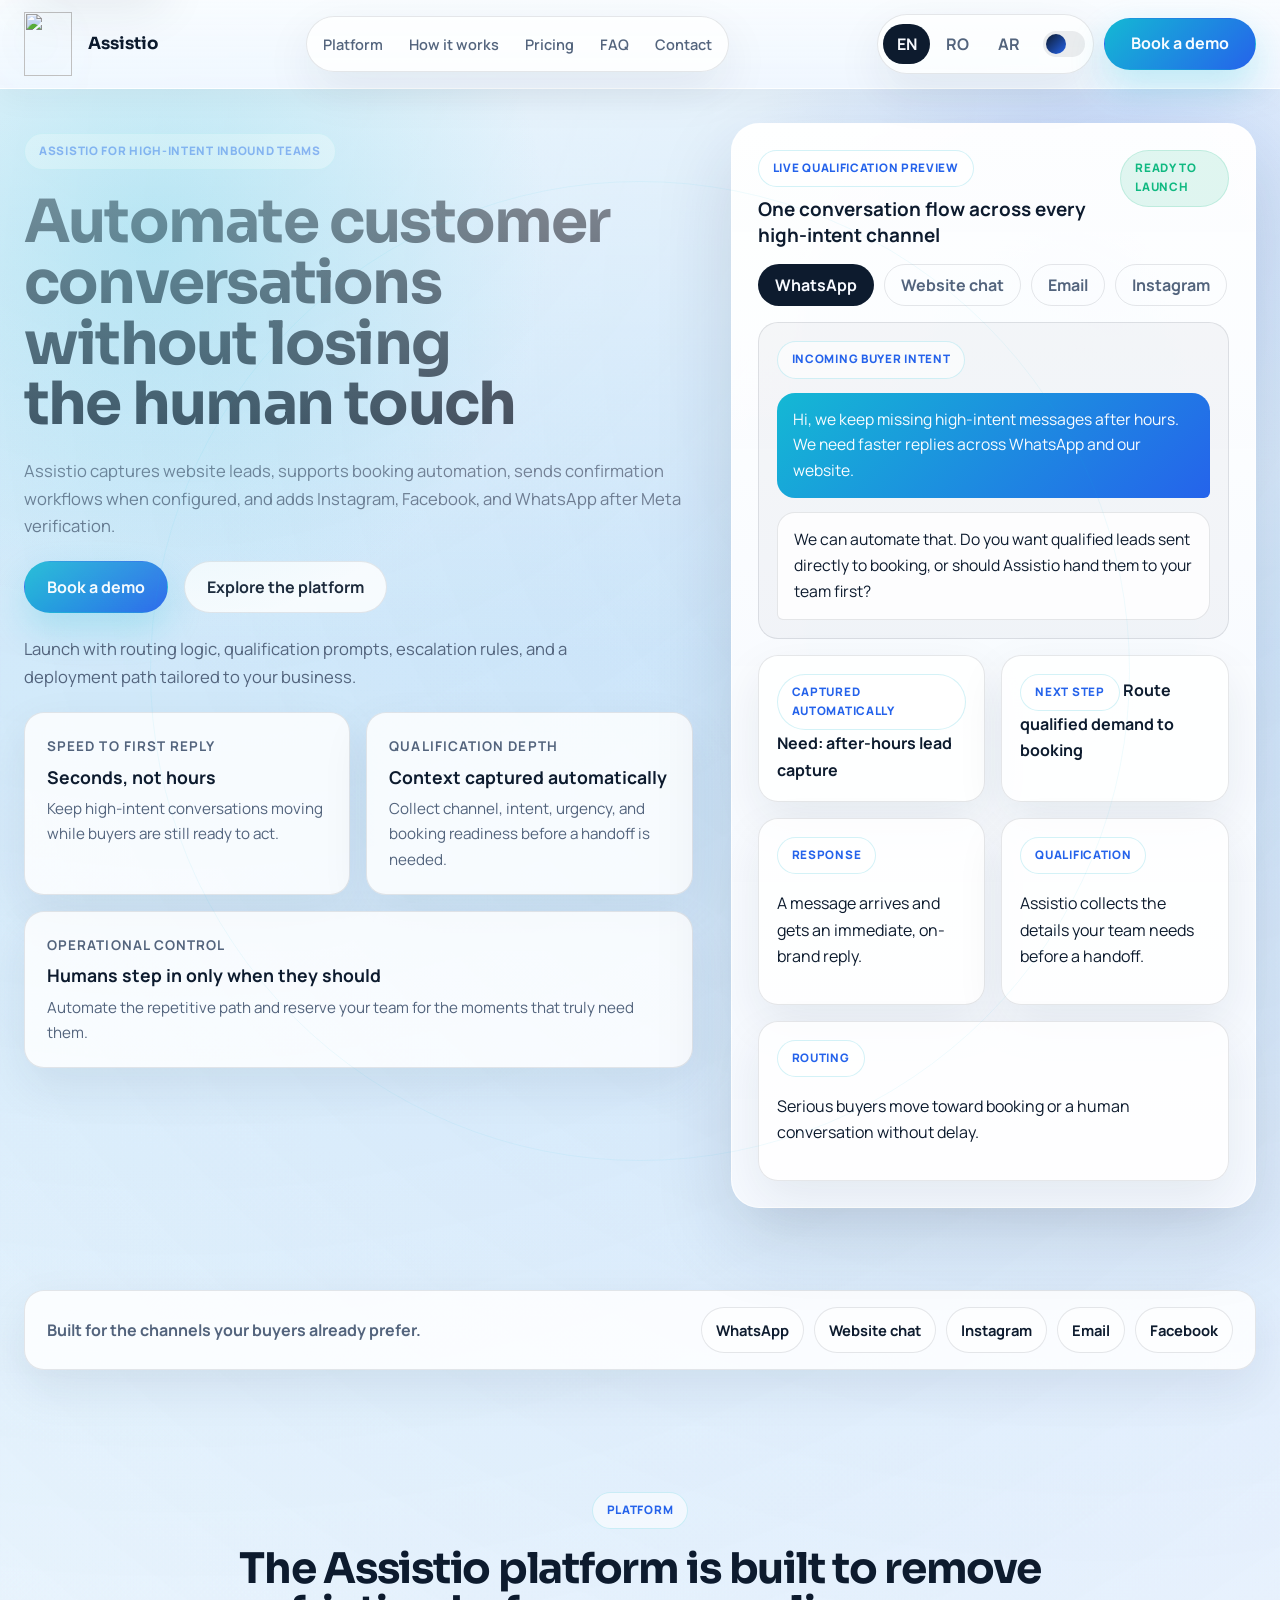
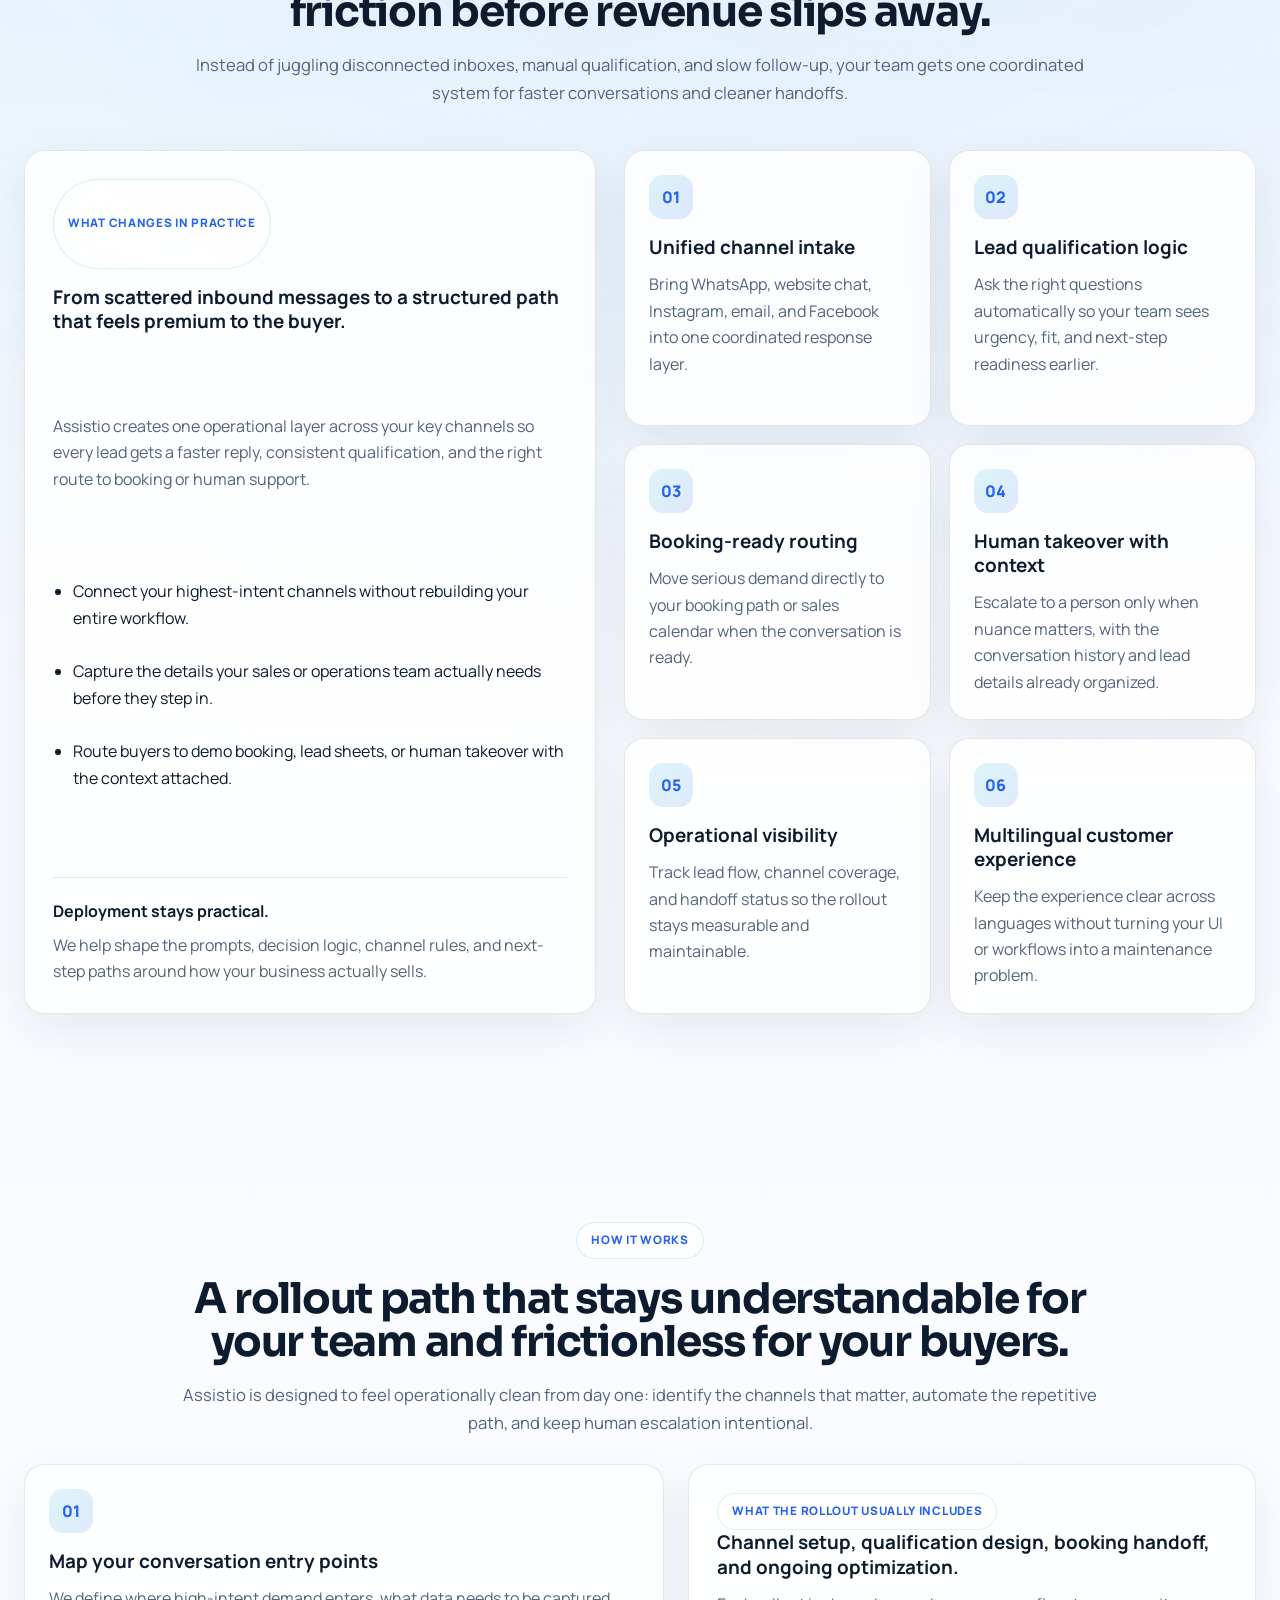
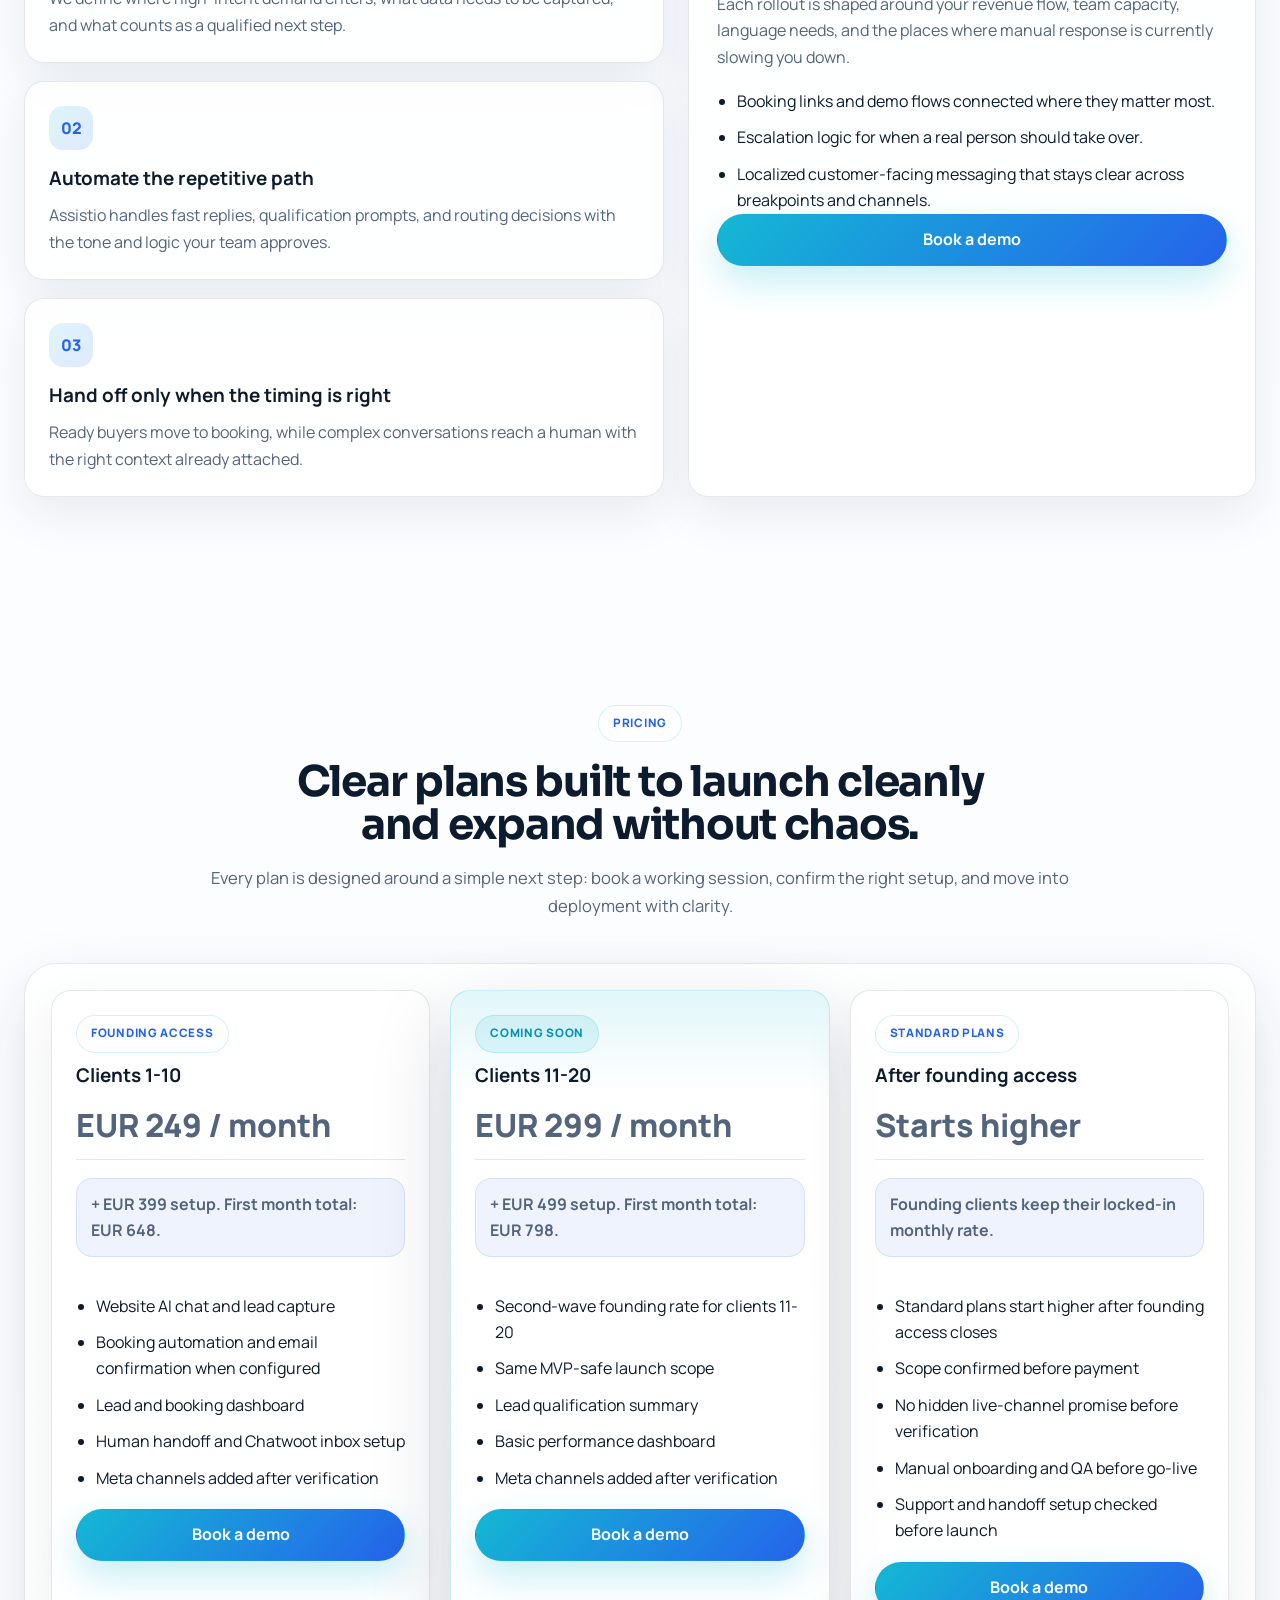
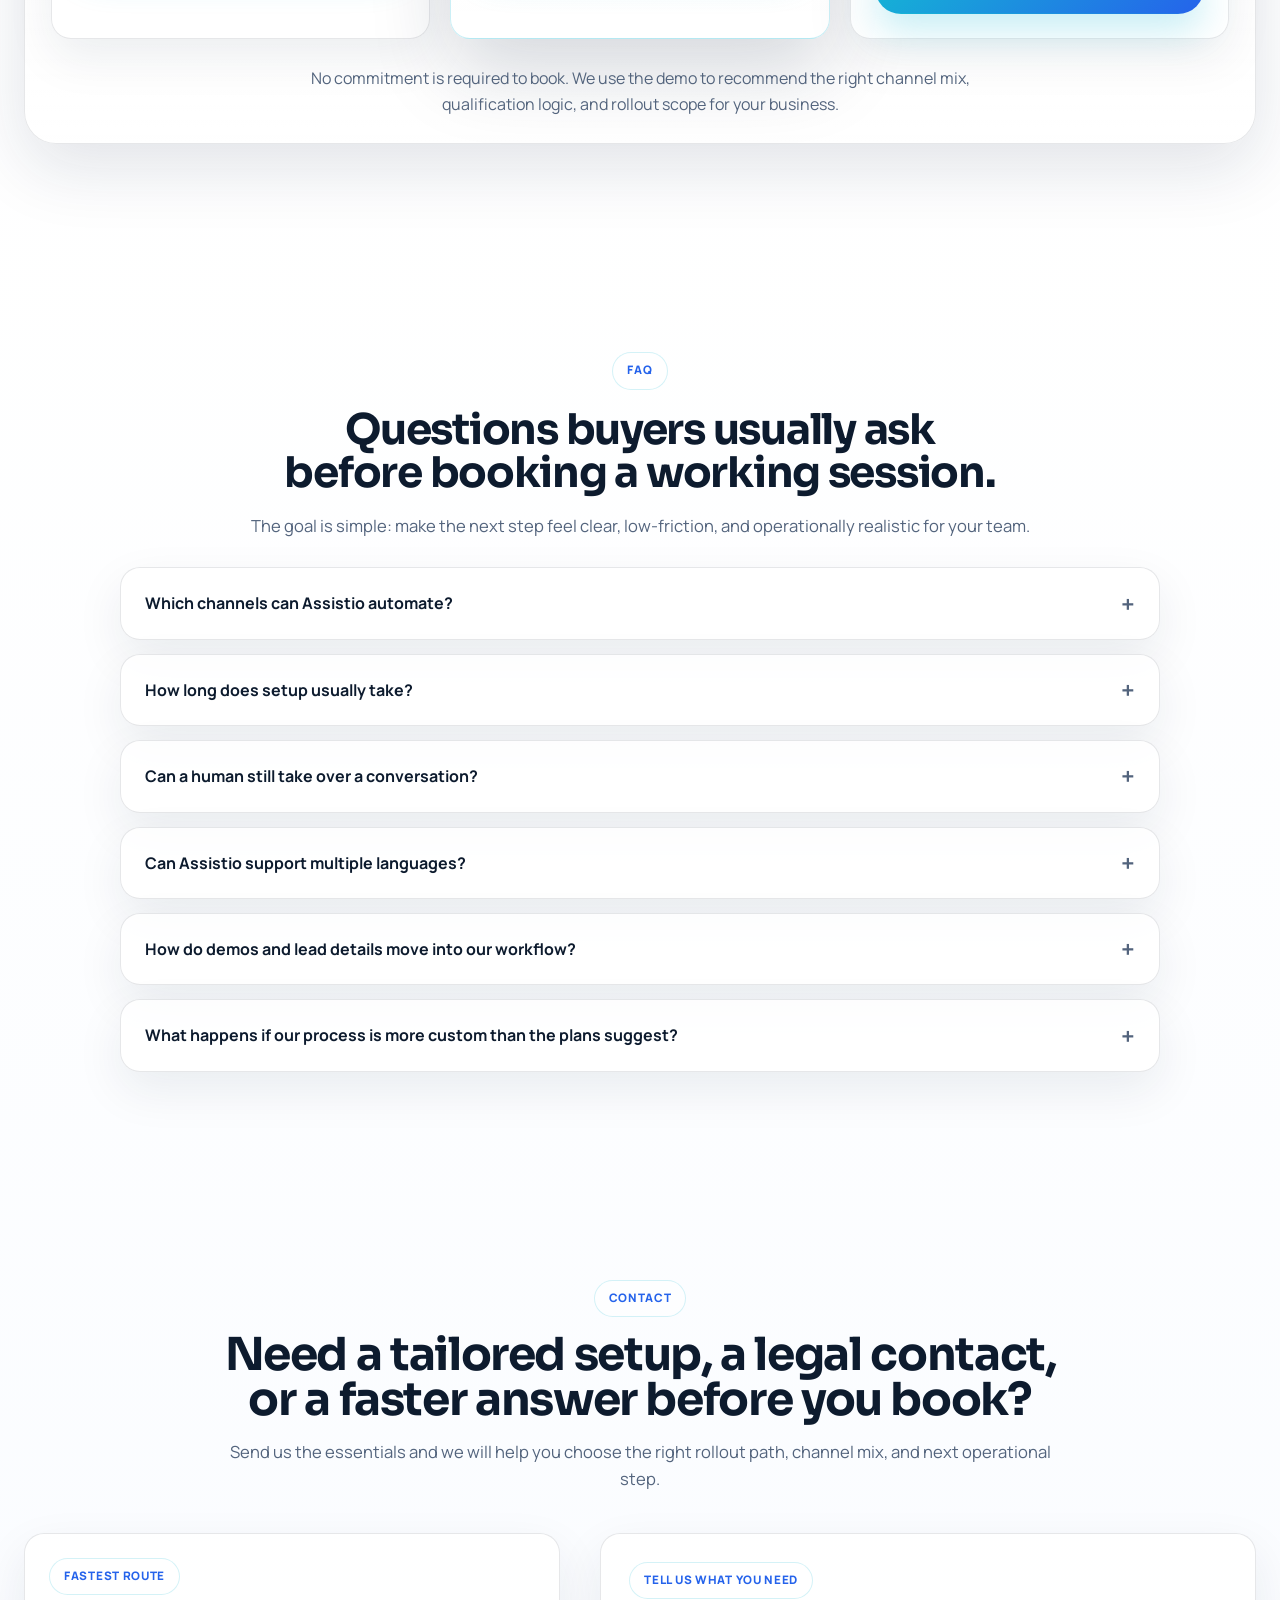
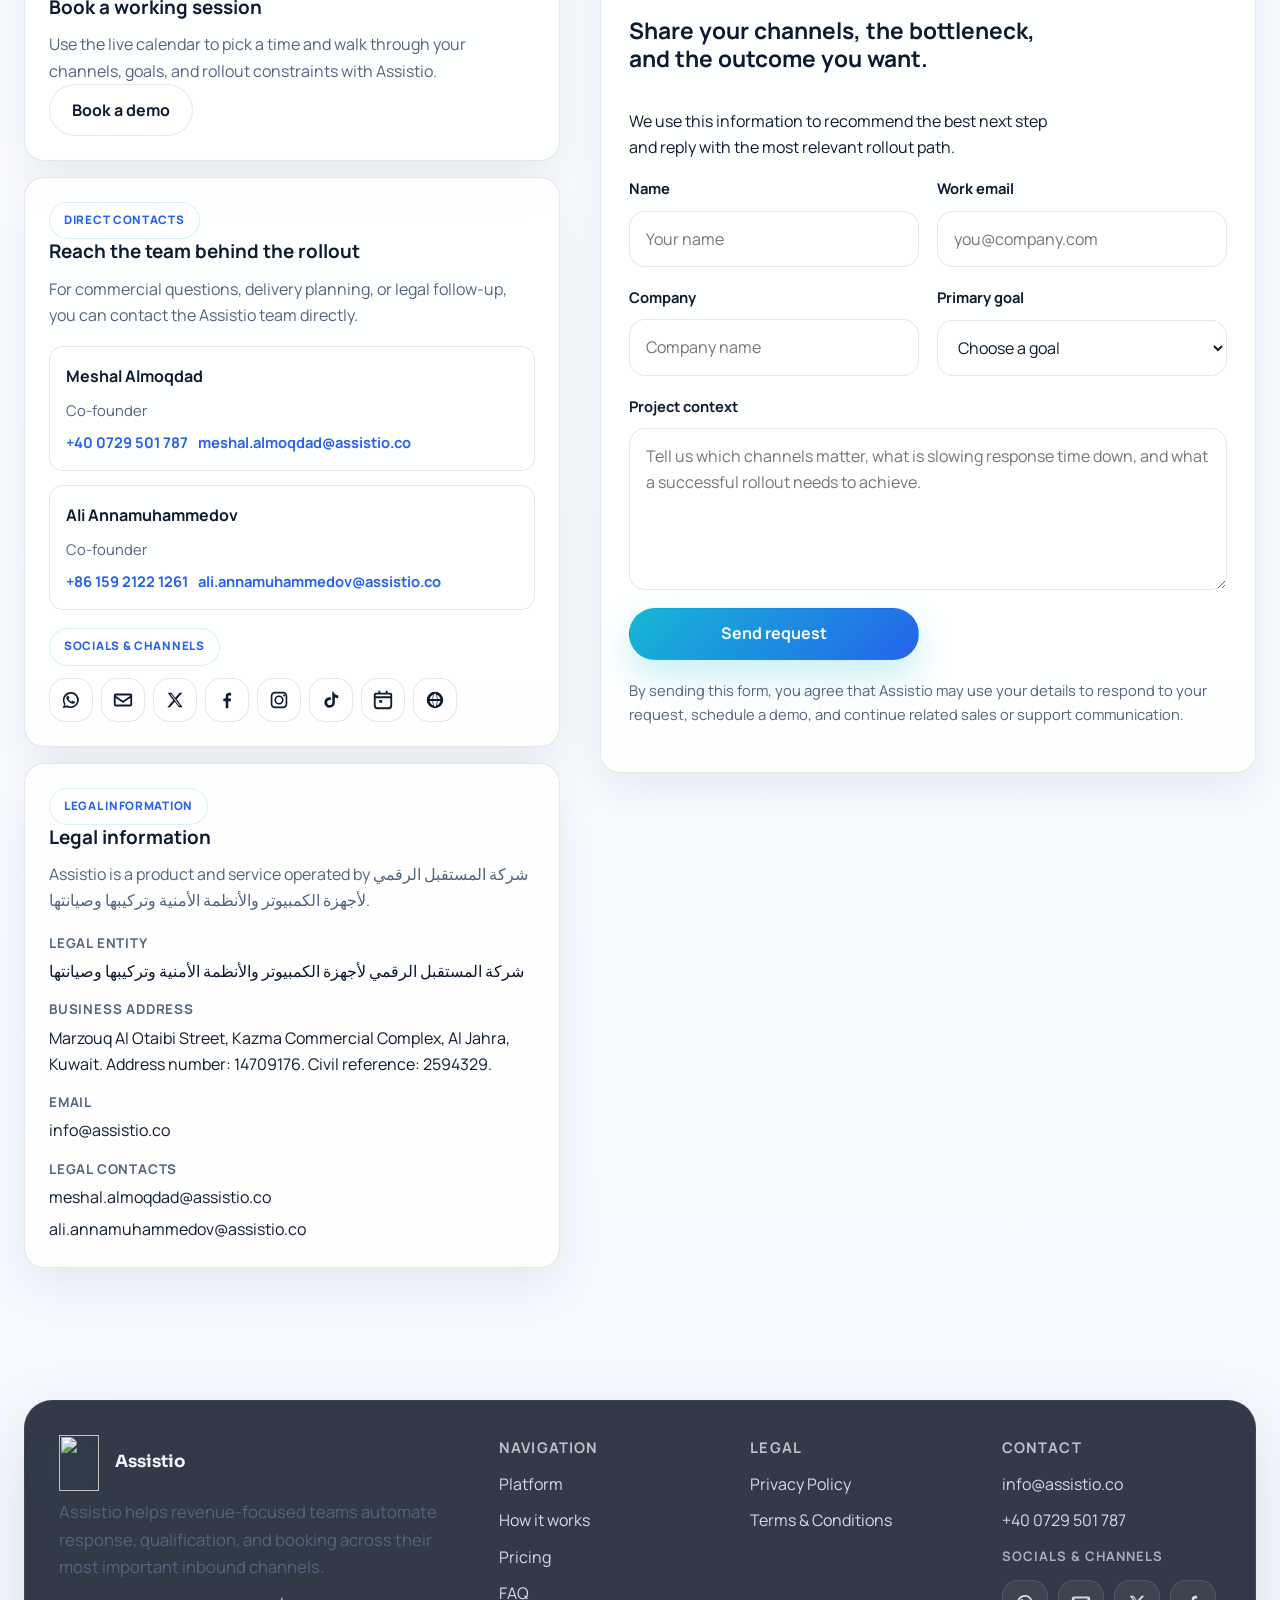
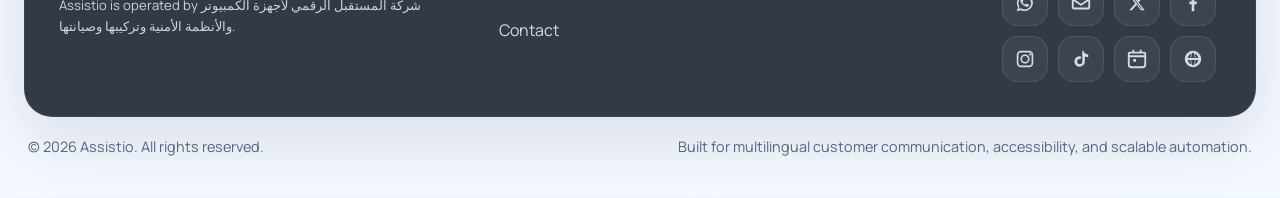
==== commit b8ed88a2: "Update live public copy and founding pricing" ====
--- a/index.html
+++ b/index.html
@@ -6,17 +6,18 @@
   <title data-i18n-document-title="meta.home.title">Assistio | AI Customer Conversation Automation for Faster Lead Response</title>
   <meta
     name="description"
-    content="Assistio automates WhatsApp, website chat, email, Instagram, and Facebook conversations so your team responds faster, qualifies leads instantly, and routes buyers to booking."
+    content="Assistio starts with website lead capture, booking support, email confirmation, and a client dashboard. Instagram, Facebook, and WhatsApp are added after Meta verification."
     data-i18n-content="meta.home.description"
   />
   <meta name="theme-color" content="#eff5ff" />
+  <meta name="facebook-domain-verification" content="tcjsupb0i52kof3e8iwm7l04havay9" />
   <meta property="og:type" content="website" />
   <meta property="og:image" content="https://ai.assistio.co/assets/og.png" />
   <meta property="og:url" content="https://ai.assistio.co/" />
   <meta property="og:title" content="Assistio | AI Customer Conversation Automation for Faster Lead Response" data-i18n-content="meta.home.title" />
   <meta
     property="og:description"
-    content="Assistio automates WhatsApp, website chat, email, Instagram, and Facebook conversations so your team responds faster, qualifies leads instantly, and routes buyers to booking."
+    content="Assistio starts with website lead capture, booking support, email confirmation, and a client dashboard. Instagram, Facebook, and WhatsApp are added after Meta verification."
     data-i18n-content="meta.home.description"
   />
   <link rel="canonical" href="https://ai.assistio.co/" />
@@ -184,7 +185,7 @@
           <span class="eyebrow" data-i18n="hero.eyebrow">Assistio for high-intent inbound teams</span>
           <h1 class="hero-title" data-i18n="hero.title">Automate customer conversations without losing the human touch</h1>
           <p class="hero-lead" data-i18n="hero.lead">
-            Assistio captures inbound demand across WhatsApp, website chat, email, Instagram, and Facebook, qualifies leads instantly, and routes ready buyers to the right next step.
+            Assistio captures website leads, supports booking automation, sends confirmation workflows when configured, and adds Instagram, Facebook, and WhatsApp after Meta verification.
           </p>
 
           <div class="hero-actions">
@@ -411,51 +412,51 @@
           <div class="pricing-grid">
             <article class="pricing-card" data-reveal>
               <div class="plan-head">
-                <span class="plan-badge" data-i18n="pricing.launch.badge">Launch</span>
-                <h3 data-i18n="pricing.launch.name">Launch</h3>
-                <p class="plan-price" data-i18n="pricing.launch.price">EUR 149 / month</p>
+                <span class="plan-badge" data-i18n="pricing.launch.badge">Founding access</span>
+                <h3 data-i18n="pricing.launch.name">Clients 1-10</h3>
+                <p class="plan-price" data-i18n="pricing.launch.price">EUR 249 / month</p>
               </div>
-              <p class="plan-setup" data-i18n="pricing.launch.setup">+ EUR 199 one-time setup</p>
+              <p class="plan-setup" data-i18n="pricing.launch.setup">+ EUR 399 setup. First month total: EUR 648.</p>
               <ul class="plan-list">
-                <li data-i18n="pricing.launch.feature1">WhatsApp automation</li>
-                <li data-i18n="pricing.launch.feature2">One extra channel: website chat or email</li>
-                <li data-i18n="pricing.launch.feature3">One qualification and routing flow</li>
-                <li data-i18n="pricing.launch.feature4">One active language</li>
-                <li data-i18n="pricing.launch.feature5">Up to three team users</li>
+                <li data-i18n="pricing.launch.feature1">Website AI chat and lead capture</li>
+                <li data-i18n="pricing.launch.feature2">Booking automation and email confirmation when configured</li>
+                <li data-i18n="pricing.launch.feature3">Lead and booking dashboard</li>
+                <li data-i18n="pricing.launch.feature4">Human handoff and Chatwoot inbox setup</li>
+                <li data-i18n="pricing.launch.feature5">Meta channels added after verification</li>
               </ul>
               <a class="btn btn-primary btn-block" href="https://calendar.app.google/mF4N138gHQZpTKqc6" target="_blank" rel="noopener noreferrer" data-booking-link data-i18n="ui.bookDemo">Book a demo</a>
             </article>
 
             <article class="pricing-card pricing-card-featured" data-reveal>
               <div class="plan-head">
-                <span class="plan-badge plan-badge-featured" data-i18n="pricing.growth.badge">Most popular</span>
-                <h3 data-i18n="pricing.growth.name">Growth</h3>
-                <p class="plan-price" data-i18n="pricing.growth.price">EUR 199 / month</p>
+                <span class="plan-badge plan-badge-featured" data-i18n="pricing.growth.badge">Coming soon</span>
+                <h3 data-i18n="pricing.growth.name">Clients 11-20</h3>
+                <p class="plan-price" data-i18n="pricing.growth.price">EUR 299 / month</p>
               </div>
-              <p class="plan-setup" data-i18n="pricing.growth.setup">+ EUR 299 one-time setup</p>
+              <p class="plan-setup" data-i18n="pricing.growth.setup">+ EUR 499 setup. First month total: EUR 798.</p>
               <ul class="plan-list">
-                <li data-i18n="pricing.growth.feature1">WhatsApp plus two additional channels</li>
-                <li data-i18n="pricing.growth.feature2">Two qualification or routing flows</li>
-                <li data-i18n="pricing.growth.feature3">Lead tracking with reporting handoff</li>
-                <li data-i18n="pricing.growth.feature4">Performance review summary</li>
-                <li data-i18n="pricing.growth.feature5">Up to five team users</li>
+                <li data-i18n="pricing.growth.feature1">Second-wave founding rate for clients 11-20</li>
+                <li data-i18n="pricing.growth.feature2">Same MVP-safe launch scope</li>
+                <li data-i18n="pricing.growth.feature3">Lead qualification summary</li>
+                <li data-i18n="pricing.growth.feature4">Basic performance dashboard</li>
+                <li data-i18n="pricing.growth.feature5">Meta channels added after verification</li>
               </ul>
               <a class="btn btn-primary btn-block" href="https://calendar.app.google/mF4N138gHQZpTKqc6" target="_blank" rel="noopener noreferrer" data-booking-link data-i18n="ui.bookDemo">Book a demo</a>
             </article>
 
             <article class="pricing-card" data-reveal>
               <div class="plan-head">
-                <span class="plan-badge" data-i18n="pricing.scale.badge">Scale</span>
-                <h3 data-i18n="pricing.scale.name">Scale</h3>
-                <p class="plan-price" data-i18n="pricing.scale.price">EUR 279 / month</p>
+                <span class="plan-badge" data-i18n="pricing.scale.badge">Standard plans</span>
+                <h3 data-i18n="pricing.scale.name">After founding access</h3>
+                <p class="plan-price" data-i18n="pricing.scale.price">Starts higher</p>
               </div>
-              <p class="plan-setup" data-i18n="pricing.scale.setup">+ EUR 349 one-time setup</p>
+              <p class="plan-setup" data-i18n="pricing.scale.setup">Founding clients keep their locked-in monthly rate.</p>
               <ul class="plan-list">
-                <li data-i18n="pricing.scale.feature1">Omnichannel rollout across sales and support touchpoints</li>
-                <li data-i18n="pricing.scale.feature2">Three automation or handoff flows</li>
-                <li data-i18n="pricing.scale.feature3">AI-to-human escalation rules</li>
-                <li data-i18n="pricing.scale.feature4">Two active languages</li>
-                <li data-i18n="pricing.scale.feature5">Up to ten team users</li>
+                <li data-i18n="pricing.scale.feature1">Standard plans start higher after founding access closes</li>
+                <li data-i18n="pricing.scale.feature2">Scope confirmed before payment</li>
+                <li data-i18n="pricing.scale.feature3">No hidden live-channel promise before verification</li>
+                <li data-i18n="pricing.scale.feature4">Manual onboarding and QA before go-live</li>
+                <li data-i18n="pricing.scale.feature5">Support and handoff setup checked before launch</li>
               </ul>
               <a class="btn btn-primary btn-block" href="https://calendar.app.google/mF4N138gHQZpTKqc6" target="_blank" rel="noopener noreferrer" data-booking-link data-i18n="ui.bookDemo">Book a demo</a>
             </article>
@@ -481,7 +482,7 @@
         <div class="faq-list" data-reveal>
           <details class="faq-item">
             <summary data-i18n="faq.q1.question">Which channels can Assistio automate?</summary>
-            <p data-i18n="faq.q1.answer">Assistio can be configured for WhatsApp, website chat, email, Instagram, and Facebook workflows depending on your plan and rollout scope.</p>
+              <p data-i18n="faq.q1.answer">Website chat is the first managed-beta channel. Instagram, Facebook, and WhatsApp are included after Meta verification, and we manage the setup process.</p>
           </details>
           <details class="faq-item">
             <summary data-i18n="faq.q2.question">How long does setup usually take?</summary>
--- a/styles.css
+++ b/styles.css
@@ -0,0 +1,2488 @@
+:root {
+  --bg: #eff5ff;
+  --bg-soft: #f7faff;
+  --bg-contrast: #0b1424;
+  --surface: rgba(255, 255, 255, 0.82);
+  --surface-strong: #ffffff;
+  --surface-contrast: rgba(8, 17, 31, 0.82);
+  --text: #0d1b2e;
+  --text-soft: #53647d;
+  --text-inverse: #eef6ff;
+  --border: rgba(13, 27, 46, 0.1);
+  --border-strong: rgba(13, 27, 46, 0.16);
+  --primary: #14b8d4;
+  --primary-strong: #0891b2;
+  --primary-soft: rgba(20, 184, 212, 0.14);
+  --accent: #2563eb;
+  --accent-soft: rgba(37, 99, 235, 0.14);
+  --success: #10b981;
+  --shadow-soft: 0 18px 48px rgba(18, 36, 63, 0.08);
+  --shadow-card: 0 24px 68px rgba(18, 36, 63, 0.12);
+  --radius-sm: 14px;
+  --radius: 20px;
+  --radius-lg: 28px;
+  --radius-pill: 999px;
+  --max-width: 1260px;
+  --page-padding: 24px;
+  --header-offset: 96px;
+  --font-body: "Manrope", "Segoe UI", sans-serif;
+  --font-display: "Sora", "Segoe UI", sans-serif;
+  --theme-track: rgba(13, 27, 46, 0.08);
+  --theme-thumb: linear-gradient(135deg, #0d1b2e 0%, #2563eb 100%);
+}
+
+html[data-theme="dark"] {
+  --bg: #08111f;
+  --bg-soft: #0d1629;
+  --bg-contrast: #040912;
+  --surface: rgba(12, 21, 38, 0.88);
+  --surface-strong: rgba(14, 25, 45, 0.96);
+  --surface-contrast: rgba(3, 8, 17, 0.92);
+  --text: #eef6ff;
+  --text-soft: #a5b5ca;
+  --text-inverse: #eef6ff;
+  --border: rgba(190, 210, 235, 0.12);
+  --border-strong: rgba(190, 210, 235, 0.2);
+  --primary: #22d3ee;
+  --primary-strong: #06b6d4;
+  --primary-soft: rgba(34, 211, 238, 0.18);
+  --accent: #60a5fa;
+  --accent-soft: rgba(96, 165, 250, 0.18);
+  --success: #34d399;
+  --shadow-soft: 0 24px 60px rgba(0, 0, 0, 0.24);
+  --shadow-card: 0 34px 90px rgba(0, 0, 0, 0.34);
+  --theme-track: rgba(255, 255, 255, 0.08);
+  --theme-thumb: linear-gradient(135deg, #22d3ee 0%, #2563eb 100%);
+}
+
+html[dir="rtl"] {
+  --font-body: "Tajawal", "Segoe UI", sans-serif;
+  --font-display: "Tajawal", "Segoe UI", sans-serif;
+}
+
+html[dir="rtl"] body {
+  text-align: start;
+}
+
+html[dir="rtl"] .brand-copy,
+html[dir="rtl"] .conversation-header-copy,
+html[dir="rtl"] .section-heading-left,
+html[dir="rtl"] .contact-copy,
+html[dir="rtl"] .workflow-copy,
+html[dir="rtl"] .story-panel,
+html[dir="rtl"] .rollout-card,
+html[dir="rtl"] .legal-card,
+html[dir="rtl"] .legal-side-card,
+html[dir="rtl"] .form-head {
+  text-align: start;
+}
+
+html[dir="rtl"] .story-list,
+html[dir="rtl"] .rollout-list,
+html[dir="rtl"] .plan-list,
+html[dir="rtl"] .legal-card ul,
+html[dir="rtl"] .legal-contact-list {
+  padding-inline-start: 0;
+  padding-inline-end: 20px;
+}
+
+html[dir="rtl"] .message-user {
+  justify-self: start;
+  border-bottom-right-radius: 18px;
+  border-bottom-left-radius: 6px;
+}
+
+html[dir="rtl"] .message-assistant {
+  justify-self: end;
+  border-bottom-left-radius: 18px;
+  border-bottom-right-radius: 6px;
+}
+
+html[dir="rtl"] .faq-item summary::after {
+  inset-inline-end: auto;
+  inset-inline-start: 24px;
+}
+
+html[dir="rtl"] .footer-bottom {
+  direction: rtl;
+}
+
+body[data-lang="ro"] .nav-link {
+  padding-inline: 12px;
+  font-size: 0.91rem;
+  text-wrap: balance;
+}
+
+body[data-lang="ar"] .nav-link {
+  padding-inline: 12px;
+  font-size: 0.9rem;
+  text-wrap: balance;
+}
+
+body[data-lang="ro"] .hero-title {
+  width: min(100%, 14.2ch);
+  max-width: none;
+  font-size: clamp(2.34rem, 4.2vw, 4.02rem);
+  line-height: 1.04;
+  text-wrap: pretty;
+}
+
+body[data-lang="ro"] .section-title,
+body[data-lang="ro"] .legal-title,
+body[data-lang="ro"] .contact-intro .section-title {
+  width: min(100%, 1180px);
+  max-width: none;
+  font-size: clamp(1.84rem, 3vw, 2.92rem);
+  line-height: 1.08;
+  text-wrap: pretty;
+}
+
+body[data-lang="ar"] .brand-tag,
+body[data-lang="ar"] .nav-panel-copy {
+  line-height: 1.6;
+}
+
+body[data-lang="ar"] .hero-title,
+body[data-lang="ar"] .section-title,
+body[data-lang="ar"] .legal-title,
+body[data-lang="ar"] .contact-intro .section-title {
+  width: min(100%, 1180px);
+  max-width: none;
+  letter-spacing: -0.01em;
+  line-height: 1.12;
+  text-wrap: pretty;
+}
+
+body[data-lang="ar"] .hero-title {
+  width: min(100%, 13ch);
+  font-size: clamp(2.28rem, 4.2vw, 3.96rem);
+}
+
+body[data-lang="ar"] .hero-copy {
+  gap: 20px;
+}
+
+body[data-lang="ar"] .hero-lead,
+body[data-lang="ar"] .hero-support,
+body[data-lang="ar"] .contact-section .section-lead,
+body[data-lang="ar"] .form-head p {
+  line-height: 1.9;
+}
+
+body[data-lang="ar"] .contact-intro .section-title {
+  font-size: clamp(1.82rem, 2.95vw, 2.82rem);
+}
+
+body[data-lang="ar"] .form-head h3 {
+  font-size: 1.28rem;
+  line-height: 1.48;
+  text-wrap: pretty;
+}
+
+*,
+*::before,
+*::after {
+  box-sizing: border-box;
+}
+
+html {
+  scroll-behavior: smooth;
+  background: var(--bg);
+}
+
+html.site-booting body {
+  opacity: 1;
+}
+
+body {
+  margin: 0;
+  min-height: 100vh;
+  background:
+    radial-gradient(circle at 14% 0%, rgba(20, 184, 212, 0.14), transparent 28%),
+    radial-gradient(circle at 86% 4%, rgba(37, 99, 235, 0.12), transparent 26%),
+    linear-gradient(180deg, rgba(239, 245, 255, 0.98) 0%, rgba(247, 250, 255, 0.98) 22%, rgba(255, 255, 255, 0.98) 62%, rgba(245, 249, 255, 0.96) 100%);
+  color: var(--text);
+  font-family: var(--font-body);
+  line-height: 1.65;
+  overflow-x: hidden;
+  transition: background-color 180ms ease, color 180ms ease;
+}
+
+html[data-theme="dark"] body {
+  background:
+    radial-gradient(circle at 14% 0%, rgba(34, 211, 238, 0.12), transparent 30%),
+    radial-gradient(circle at 86% 4%, rgba(96, 165, 250, 0.1), transparent 28%),
+    linear-gradient(180deg, #08111f 0%, #0b1424 32%, #08111f 100%);
+}
+
+body.nav-open {
+  overflow: hidden;
+}
+
+body::before,
+body::after {
+  display: none;
+}
+
+body::before {
+  content: none;
+}
+
+body::after {
+  content: none;
+}
+
+html[data-theme="dark"] body::before {
+  content: none;
+}
+
+html[data-theme="dark"] body::after {
+  content: none;
+}
+
+a {
+  color: inherit;
+  text-decoration: none;
+}
+
+img {
+  display: block;
+  max-width: 100%;
+}
+
+button,
+input,
+textarea,
+select {
+  font: inherit;
+}
+
+button {
+  cursor: pointer;
+}
+
+main,
+.site-header,
+.site-footer {
+  position: relative;
+  z-index: 1;
+}
+
+[id],
+[data-section] {
+  scroll-margin-top: calc(var(--header-offset) + 18px);
+}
+
+.container {
+  width: min(var(--max-width), calc(100% - (var(--page-padding) * 2)));
+  margin: 0 auto;
+}
+
+.section {
+  padding: 104px 0;
+}
+
+.skip-link {
+  position: fixed;
+  top: 18px;
+  inset-inline-start: var(--page-padding);
+  z-index: 20;
+  padding: 12px 16px;
+  border-radius: var(--radius-pill);
+  background: var(--surface-strong);
+  border: 1px solid var(--border);
+  box-shadow: var(--shadow-soft);
+  transform: translateY(calc(-100% - 24px));
+  transition: transform 160ms ease;
+}
+
+.skip-link:focus {
+  transform: translateY(0);
+}
+
+.site-header {
+  position: sticky;
+  top: 0;
+  z-index: 10;
+  isolation: isolate;
+  backdrop-filter: saturate(140%) blur(10px);
+  -webkit-backdrop-filter: saturate(140%) blur(10px);
+  background: linear-gradient(180deg, rgba(252, 253, 255, 0.94) 0%, rgba(246, 249, 255, 0.88) 100%);
+  border-bottom: 1px solid rgba(255, 255, 255, 0.55);
+  box-shadow: 0 10px 28px rgba(12, 24, 43, 0.04);
+  transition: background-color 180ms ease, border-color 180ms ease, box-shadow 180ms ease, transform 180ms ease;
+}
+
+html[data-theme="dark"] .site-header {
+  background: linear-gradient(180deg, rgba(7, 14, 27, 0.94) 0%, rgba(8, 15, 28, 0.88) 100%);
+  border-bottom-color: rgba(190, 210, 235, 0.08);
+}
+
+.site-header.is-scrolled {
+  background: linear-gradient(180deg, rgba(255, 255, 255, 0.96) 0%, rgba(248, 250, 255, 0.92) 100%);
+  border-color: var(--border);
+  box-shadow: 0 18px 42px rgba(12, 24, 43, 0.08);
+}
+
+html[data-theme="dark"] .site-header.is-scrolled {
+  background: rgba(5, 11, 21, 0.94);
+}
+
+.header-shell {
+  display: grid;
+  grid-template-columns: minmax(0, 1fr) auto minmax(0, 1fr);
+  align-items: center;
+  gap: clamp(16px, 2vw, 24px);
+  min-height: 88px;
+}
+
+.brand,
+.brand-footer {
+  display: inline-flex;
+  align-items: center;
+  gap: 16px;
+  min-width: 0;
+}
+
+.brand-mark-shell {
+  display: inline-flex;
+  align-items: center;
+  justify-content: center;
+  width: 48px;
+  height: 64px;
+  flex: none;
+}
+
+.brand-mark-shell-footer {
+  width: 40px;
+  height: 56px;
+}
+
+.brand-mark {
+  width: 100%;
+  height: 100%;
+  object-fit: contain;
+  filter: drop-shadow(0 16px 24px rgba(8, 145, 178, 0.16));
+}
+
+.brand-copy {
+  display: grid;
+  gap: 4px;
+  min-width: 0;
+}
+
+.brand-name {
+  font-family: var(--font-display);
+  font-size: 1.05rem;
+  font-weight: 700;
+  line-height: 1;
+}
+
+.brand-tag {
+  font-size: 0.82rem;
+  color: var(--text-soft);
+  line-height: 1.3;
+}
+
+.site-nav {
+  min-width: 0;
+  width: auto;
+  display: flex;
+  justify-content: center;
+  justify-self: center;
+}
+
+.nav-toggle,
+.nav-overlay {
+  display: none;
+}
+
+.nav-toggle,
+.lang-button,
+.theme-toggle,
+.channel-pill,
+.social-pill,
+.btn,
+.nav-link {
+  touch-action: manipulation;
+}
+
+.nav-panel {
+  display: flex;
+  align-items: center;
+  justify-content: center;
+  gap: 16px;
+  width: auto;
+}
+
+.nav-links {
+  display: inline-flex;
+  align-items: center;
+  justify-content: center;
+  flex-wrap: nowrap;
+  gap: 4px;
+  padding: 5px;
+  border-radius: calc(var(--radius-pill) + 2px);
+  background: rgba(255, 255, 255, 0.78);
+  border: 1px solid var(--border);
+  box-shadow: var(--shadow-soft);
+}
+
+html[data-theme="dark"] .nav-links,
+html[data-theme="dark"] .header-control-group,
+html[data-theme="dark"] .trust-shell {
+  background: rgba(12, 21, 38, 0.82);
+}
+
+.nav-link {
+  min-height: 42px;
+  padding: 10px 12px;
+  border-radius: var(--radius-pill);
+  font-size: 0.93rem;
+  font-weight: 600;
+  color: var(--text-soft);
+  white-space: nowrap;
+  transition: background-color 160ms ease, color 160ms ease;
+}
+
+.nav-link:hover,
+.nav-link:focus-visible,
+.nav-link[aria-current="page"] {
+  background: var(--primary-soft);
+  color: var(--text);
+}
+
+.nav-mobile-stack {
+  display: none;
+}
+
+.nav-panel-intro {
+  display: none;
+}
+
+.header-actions {
+  display: inline-flex;
+  align-items: center;
+  justify-content: flex-end;
+  justify-self: end;
+  gap: 10px;
+}
+
+.header-control-group {
+  display: inline-flex;
+  align-items: center;
+  justify-content: center;
+  gap: 8px;
+  padding: 5px;
+  border-radius: var(--radius-pill);
+  background: rgba(255, 255, 255, 0.72);
+  border: 1px solid var(--border);
+  box-shadow: var(--shadow-soft);
+}
+
+.lang-switch {
+  display: inline-grid;
+  grid-template-columns: repeat(3, minmax(0, 1fr));
+  align-items: center;
+  gap: 4px;
+  padding: 6px;
+  border-radius: var(--radius-pill);
+  background: var(--surface);
+  border: 1px solid var(--border);
+}
+
+.desktop-lang-switch {
+  min-width: 144px;
+}
+
+.header-control-group .lang-switch,
+.header-control-group .theme-toggle {
+  padding: 0;
+  background: transparent;
+  border: 0;
+  box-shadow: none;
+}
+
+.lang-button {
+  display: inline-flex;
+  align-items: center;
+  justify-content: center;
+  min-width: 42px;
+  min-height: 40px;
+  padding: 0 12px;
+  border: 0;
+  border-radius: var(--radius-pill);
+  background: transparent;
+  color: var(--text-soft);
+  font-weight: 700;
+  text-align: center;
+}
+
+.lang-button.is-active {
+  background: var(--text);
+  color: var(--bg-soft);
+}
+
+.theme-toggle {
+  display: inline-flex;
+  align-items: center;
+  gap: 12px;
+  min-height: 48px;
+  padding: 6px 14px 6px 8px;
+  border-radius: var(--radius-pill);
+  border: 1px solid var(--border);
+  background: var(--surface);
+  color: var(--text);
+}
+
+.header-control-group .theme-toggle {
+  width: 48px;
+  min-width: 48px;
+  justify-content: center;
+}
+
+.header-control-group .theme-toggle-label {
+  display: none;
+}
+
+.theme-toggle-track {
+  position: relative;
+  width: 42px;
+  height: 26px;
+  flex: none;
+  border-radius: var(--radius-pill);
+  background: var(--theme-track);
+}
+
+.theme-toggle-track::after {
+  content: "";
+  position: absolute;
+  top: 3px;
+  left: 3px;
+  width: 20px;
+  height: 20px;
+  border-radius: 50%;
+  background: var(--theme-thumb);
+  transition: transform 160ms ease;
+}
+
+html[data-theme="dark"] .theme-toggle-track::after {
+  transform: translateX(16px);
+}
+
+.header-cta {
+  min-width: 152px;
+}
+
+.theme-toggle-label {
+  font-size: 0.88rem;
+  font-weight: 700;
+}
+
+.btn {
+  display: inline-flex;
+  align-items: center;
+  justify-content: center;
+  gap: 10px;
+  min-height: 52px;
+  padding: 0 22px;
+  border: 1px solid transparent;
+  border-radius: var(--radius-pill);
+  font-weight: 700;
+  line-height: 1.2;
+  text-align: center;
+  transition: transform 160ms ease, border-color 160ms ease, background-color 160ms ease, color 160ms ease, box-shadow 160ms ease;
+}
+
+.btn:hover,
+.btn:focus-visible,
+.theme-toggle:hover,
+.theme-toggle:focus-visible,
+.lang-button:hover,
+.lang-button:focus-visible,
+.nav-toggle:hover,
+.nav-toggle:focus-visible,
+.channel-pill:hover,
+.channel-pill:focus-visible,
+.social-pill:hover,
+.social-pill:focus-visible,
+summary:focus-visible,
+input:focus-visible,
+textarea:focus-visible,
+select:focus-visible,
+.team-link:focus-visible {
+  outline: none;
+  box-shadow: 0 0 0 4px rgba(20, 184, 212, 0.2);
+}
+
+.btn:hover,
+.theme-toggle:hover,
+.lang-button:hover,
+.channel-pill:hover,
+.social-pill:hover {
+  transform: translateY(-1px);
+}
+
+.btn-primary {
+  background: linear-gradient(135deg, var(--primary) 0%, var(--accent) 100%);
+  color: #f7fcff;
+  box-shadow: 0 16px 36px rgba(20, 184, 212, 0.24);
+}
+
+.btn-secondary {
+  background: var(--surface);
+  border-color: var(--border);
+  color: var(--text);
+}
+
+.btn-block {
+  width: 100%;
+}
+
+.eyebrow,
+.mini-label,
+.status-chip,
+.plan-badge {
+  display: inline-flex;
+  align-items: center;
+  justify-content: center;
+  width: fit-content;
+  max-width: 100%;
+  padding: 8px 14px;
+  border-radius: var(--radius-pill);
+  font-weight: 800;
+  letter-spacing: 0.06em;
+  text-transform: uppercase;
+  font-size: 0.73rem;
+}
+
+.eyebrow,
+.mini-label,
+.plan-badge {
+  border: 1px solid rgba(20, 184, 212, 0.18);
+  background: rgba(255, 255, 255, 0.56);
+  color: var(--accent);
+}
+
+html[data-theme="dark"] .eyebrow,
+html[data-theme="dark"] .mini-label,
+html[data-theme="dark"] .plan-badge {
+  background: rgba(255, 255, 255, 0.04);
+}
+
+.status-chip {
+  background: rgba(16, 185, 129, 0.12);
+  color: var(--success);
+  border: 1px solid rgba(16, 185, 129, 0.16);
+}
+
+.section-heading {
+  display: grid;
+  justify-items: center;
+  gap: 18px;
+  text-align: center;
+  width: 100%;
+  max-width: none;
+  margin: 0 auto 44px;
+}
+
+.section-heading-left {
+  justify-items: start;
+  text-align: start;
+}
+
+.section-title,
+.hero-title,
+.legal-title {
+  margin: 0;
+  font-family: var(--font-display);
+  line-height: 1.02;
+  letter-spacing: -0.03em;
+  text-wrap: balance;
+}
+
+.hero-title {
+  max-width: 14.5ch;
+  font-size: clamp(2.55rem, 4.65vw, 4.6rem);
+}
+
+.section-title {
+  width: min(100%, 1120px);
+  max-width: none;
+  font-size: clamp(1.95rem, 3.3vw, 3.12rem);
+}
+
+.legal-title {
+  font-size: clamp(2.4rem, 4vw, 3.6rem);
+}
+
+.section-lead,
+.hero-lead,
+.hero-support,
+.legal-lead,
+.footer-copy,
+.footer-note {
+  margin: 0;
+  color: var(--text-soft);
+  font-size: 1.04rem;
+}
+
+.footer-operator-line {
+  margin: 14px 0 0;
+  color: rgba(238, 246, 255, 0.82);
+  font-size: 0.82rem;
+  line-height: 1.6;
+  max-width: 62ch;
+  overflow-wrap: anywhere;
+}
+
+.section-heading .section-lead {
+  width: min(100%, 92ch);
+  max-width: none;
+  margin-inline: auto;
+}
+
+.hero {
+  position: relative;
+  overflow: clip;
+  padding-top: 34px;
+}
+
+.hero::before,
+.hero::after {
+  content: "";
+  position: absolute;
+  pointer-events: none;
+}
+
+.hero::before {
+  inset: 0 0 auto;
+  height: min(72vw, 660px);
+  background:
+    radial-gradient(circle at 12% 22%, rgba(20, 184, 212, 0.2), transparent 32%),
+    radial-gradient(circle at 86% 12%, rgba(37, 99, 235, 0.16), transparent 28%),
+    linear-gradient(180deg, rgba(255, 255, 255, 0.58) 0%, rgba(255, 255, 255, 0) 86%);
+}
+
+.hero::after {
+  top: 92px;
+  left: 50%;
+  width: min(90vw, 980px);
+  height: min(90vw, 980px);
+  transform: translateX(-50%);
+  border-radius: 50%;
+  border: 1px solid rgba(20, 184, 212, 0.12);
+  opacity: 0.5;
+}
+
+html[data-theme="dark"] .hero::before {
+  background:
+    radial-gradient(circle at 12% 22%, rgba(34, 211, 238, 0.16), transparent 32%),
+    radial-gradient(circle at 86% 12%, rgba(96, 165, 250, 0.12), transparent 28%),
+    linear-gradient(180deg, rgba(8, 17, 31, 0.3) 0%, rgba(8, 17, 31, 0) 86%);
+}
+
+html[data-theme="dark"] .hero::after {
+  border-color: rgba(34, 211, 238, 0.08);
+}
+
+.hero-grid {
+  display: grid;
+  grid-template-columns: minmax(0, 1.12fr) minmax(340px, 0.88fr);
+  gap: 38px;
+  align-items: start;
+}
+
+.hero-copy {
+  display: grid;
+  gap: 22px;
+  padding-top: 10px;
+  min-width: 0;
+}
+
+.hero-visual,
+.contact-copy,
+.form-card {
+  min-width: 0;
+}
+
+.hero-actions,
+.contact-cards,
+.conversation-insights,
+.workflow-cards,
+.hero-metrics {
+  display: flex;
+  flex-wrap: wrap;
+  gap: 16px;
+}
+
+.hero-support {
+  max-width: 60ch;
+}
+
+.metric-card,
+.insight-card,
+.workflow-card,
+.story-panel,
+.capability-card,
+.step-card,
+.rollout-card,
+.pricing-card,
+.contact-card,
+.form-card,
+.faq-item,
+.legal-card,
+.legal-side-card,
+.legal-summary-card {
+  background: var(--surface);
+  border: 1px solid var(--border);
+  border-radius: var(--radius);
+  box-shadow: var(--shadow-soft);
+}
+
+.metric-card {
+  flex: 1 1 220px;
+  padding: 22px;
+}
+
+.metric-label {
+  display: block;
+  margin-bottom: 8px;
+  color: var(--text-soft);
+  font-size: 0.84rem;
+  font-weight: 700;
+  text-transform: uppercase;
+  letter-spacing: 0.08em;
+}
+
+.metric-value {
+  display: block;
+  margin-bottom: 8px;
+  font-size: 1.1rem;
+  line-height: 1.3;
+}
+
+.metric-copy {
+  margin: 0;
+  color: var(--text-soft);
+  font-size: 0.95rem;
+}
+
+.hero-visual {
+  position: relative;
+}
+
+.hero-glow {
+  position: absolute;
+  inset: -12% 8% 18% 12%;
+  border-radius: 50%;
+  background: radial-gradient(circle, rgba(20, 184, 212, 0.24) 0%, rgba(37, 99, 235, 0.1) 44%, transparent 72%);
+  filter: blur(8px);
+  opacity: 0.72;
+}
+
+.conversation-shell {
+  position: relative;
+  display: grid;
+  gap: 16px;
+  padding: 26px;
+  border-radius: var(--radius-lg);
+  background: linear-gradient(180deg, rgba(255, 255, 255, 0.96) 0%, rgba(247, 250, 255, 0.94) 100%);
+  border: 1px solid rgba(255, 255, 255, 0.82);
+  box-shadow: 0 30px 80px rgba(18, 36, 63, 0.14);
+}
+
+html[data-theme="dark"] .conversation-shell {
+  background: linear-gradient(180deg, rgba(11, 19, 34, 0.92) 0%, rgba(9, 17, 31, 0.98) 100%);
+  border-color: rgba(190, 210, 235, 0.08);
+}
+
+.conversation-header {
+  display: flex;
+  align-items: flex-start;
+  justify-content: space-between;
+  gap: 18px;
+}
+
+.conversation-header-copy {
+  display: grid;
+  gap: 10px;
+}
+
+.conversation-header-copy strong {
+  font-size: 1.18rem;
+  line-height: 1.35;
+}
+
+.channel-switch {
+  display: flex;
+  flex-wrap: wrap;
+  gap: 10px;
+}
+
+.channel-pill {
+  min-height: 42px;
+  padding: 0 16px;
+  border-radius: var(--radius-pill);
+  border: 1px solid var(--border);
+  background: transparent;
+  color: var(--text-soft);
+  font-weight: 700;
+}
+
+.channel-pill.is-active {
+  background: var(--text);
+  color: var(--bg-soft);
+  border-color: transparent;
+}
+
+.conversation-window {
+  display: grid;
+  gap: 14px;
+  padding: 18px;
+  border-radius: var(--radius);
+  background: rgba(8, 17, 31, 0.03);
+  border: 1px solid var(--border);
+}
+
+.message {
+  max-width: min(100%, 34rem);
+  padding: 14px 16px;
+  border-radius: 18px;
+  font-size: 0.98rem;
+  word-break: break-word;
+}
+
+.message-user {
+  justify-self: end;
+  background: linear-gradient(135deg, var(--primary) 0%, var(--accent) 100%);
+  color: #f8fcff;
+  border-bottom-right-radius: 6px;
+}
+
+.message-assistant {
+  justify-self: start;
+  background: var(--surface);
+  border: 1px solid var(--border);
+  border-bottom-left-radius: 6px;
+}
+
+.story-panel,
+.rollout-card,
+.form-card,
+.legal-card,
+.legal-side-card {
+  padding: 28px;
+}
+
+.story-panel {
+  display: grid;
+  align-content: stretch;
+  gap: 16px;
+  height: 100%;
+}
+
+.conversation-insights .insight-card,
+.workflow-cards .workflow-card {
+  flex: 1 1 180px;
+  padding: 18px;
+}
+
+.trust-strip {
+  padding: 0 0 18px;
+  margin-top: -22px;
+}
+
+.trust-shell {
+  display: flex;
+  align-items: center;
+  justify-content: space-between;
+  gap: 20px;
+  padding: 16px 22px;
+  border-radius: var(--radius);
+  background: rgba(255, 255, 255, 0.84);
+  border: 1px solid var(--border);
+  box-shadow: var(--shadow-soft);
+}
+
+.trust-copy {
+  margin: 0;
+  font-weight: 700;
+  color: var(--text-soft);
+}
+
+.trust-pills {
+  display: flex;
+  flex-wrap: wrap;
+  gap: 10px;
+}
+
+.trust-pill {
+  padding: 10px 14px;
+  border-radius: var(--radius-pill);
+  border: 1px solid var(--border);
+  background: rgba(255, 255, 255, 0.5);
+  font-size: 0.92rem;
+  font-weight: 700;
+}
+
+.platform-grid,
+.faq-grid,
+.contact-grid,
+.legal-grid {
+  display: grid;
+  grid-template-columns: minmax(0, 0.95fr) minmax(0, 1.05fr);
+  gap: 28px;
+  align-items: start;
+}
+
+.platform-grid {
+  align-items: stretch;
+}
+
+.faq-shell,
+.workflow-shell {
+  display: grid;
+  gap: 28px;
+}
+
+.faq-shell > .section-heading,
+.workflow-shell > .section-heading {
+  margin-bottom: 0;
+}
+
+.capability-grid {
+  display: grid;
+  grid-template-columns: repeat(2, minmax(0, 1fr));
+  grid-auto-rows: 1fr;
+  gap: 18px;
+  height: 100%;
+  align-content: stretch;
+}
+
+.pricing-shell {
+  padding: 26px;
+  border-radius: calc(var(--radius-lg) + 4px);
+  background: linear-gradient(180deg, rgba(255, 255, 255, 0.74) 0%, rgba(255, 255, 255, 0.94) 100%);
+  border: 1px solid var(--border);
+  box-shadow: var(--shadow-card);
+}
+
+html[data-theme="dark"] .pricing-shell {
+  background: linear-gradient(180deg, rgba(10, 18, 32, 0.92) 0%, rgba(8, 17, 31, 0.98) 100%);
+}
+
+.pricing-grid {
+  display: grid;
+  grid-template-columns: repeat(3, minmax(0, 1fr));
+  gap: 20px;
+  align-items: stretch;
+}
+
+.capability-card,
+.step-card,
+.pricing-card,
+.contact-card,
+.legal-summary-card {
+  padding: 24px;
+}
+
+.legal-summary-card {
+  display: grid;
+  justify-items: center;
+  align-content: start;
+  gap: 12px;
+}
+
+.legal-summary-card strong {
+  display: block;
+  width: 100%;
+  overflow-wrap: anywhere;
+}
+
+.capability-card h3,
+.story-panel h3,
+.step-card h3,
+.rollout-card h3,
+.pricing-card h3,
+.contact-card h3,
+.form-card h3,
+.legal-side-card h3 {
+  margin: 0 0 12px;
+  font-size: 1.18rem;
+  line-height: 1.28;
+}
+
+.capability-card p,
+.story-panel p,
+.step-card p,
+.rollout-card p,
+.pricing-card p,
+.contact-card p,
+.legal-card p,
+.legal-card li,
+.legal-side-card p,
+.legal-summary-card p {
+  margin: 0;
+  color: var(--text-soft);
+}
+
+.story-list,
+.rollout-list,
+.plan-list,
+.legal-card ul,
+.legal-contact-list {
+  margin: 18px 0 0;
+  padding-inline-start: 20px;
+  display: grid;
+  gap: 10px;
+}
+
+.story-footer {
+  margin-top: auto;
+  padding-top: 20px;
+  border-top: 1px solid var(--border);
+  display: grid;
+  gap: 8px;
+}
+
+.capability-icon,
+.step-number {
+  display: inline-flex;
+  align-items: center;
+  justify-content: center;
+  width: 44px;
+  height: 44px;
+  margin-bottom: 16px;
+  border-radius: 14px;
+  background: linear-gradient(135deg, var(--primary-soft) 0%, var(--accent-soft) 100%);
+  color: var(--accent);
+  font-weight: 800;
+}
+
+.workflow-grid {
+  display: grid;
+  grid-template-columns: minmax(0, 1.06fr) minmax(320px, 0.94fr);
+  gap: 24px;
+  align-items: stretch;
+}
+
+.workflow-grid > * {
+  min-height: 100%;
+}
+
+.workflow-copy,
+.workflow-steps {
+  display: grid;
+  gap: 18px;
+}
+
+.workflow-copy,
+.workflow-steps,
+.rollout-card {
+  height: 100%;
+}
+
+.workflow-steps {
+  grid-template-rows: repeat(3, minmax(0, 1fr));
+}
+
+.workflow-steps .step-card,
+.rollout-card {
+  display: grid;
+  align-content: start;
+}
+
+.workflow-shell .section-heading .section-title {
+  width: min(100%, 1120px);
+  max-width: none;
+}
+
+.pricing-card {
+  display: grid;
+  gap: 18px;
+  align-content: start;
+  min-height: 100%;
+}
+
+.pricing-card-featured {
+  transform: translateY(-10px);
+  background: linear-gradient(180deg, rgba(20, 184, 212, 0.12) 0%, rgba(255, 255, 255, 0.98) 16%, rgba(255, 255, 255, 0.94) 100%);
+  border-color: rgba(20, 184, 212, 0.22);
+  box-shadow: 0 30px 80px rgba(18, 36, 63, 0.18);
+}
+
+html[data-theme="dark"] .pricing-card-featured {
+  background: linear-gradient(180deg, rgba(34, 211, 238, 0.14) 0%, rgba(11, 19, 34, 0.98) 18%, rgba(9, 17, 31, 0.98) 100%);
+}
+
+.plan-badge-featured {
+  background: rgba(20, 184, 212, 0.12);
+  color: var(--primary-strong);
+}
+
+.plan-head {
+  display: grid;
+  gap: 10px;
+  padding-bottom: 18px;
+  border-bottom: 1px solid var(--border);
+}
+
+.plan-price {
+  margin: 0;
+  font-size: 2rem;
+  font-weight: 800;
+  color: var(--text);
+  line-height: 1;
+}
+
+.plan-setup,
+.pricing-note {
+  color: var(--text-soft);
+}
+
+.plan-setup {
+  margin: 0;
+  padding: 12px 14px;
+  border-radius: 16px;
+  border: 1px solid rgba(37, 99, 235, 0.12);
+  background: rgba(37, 99, 235, 0.08);
+  font-weight: 700;
+}
+
+.pricing-note {
+  max-width: 72ch;
+  margin: 26px auto 0;
+  text-align: center;
+}
+
+.pricing-section .section-title {
+  width: min(100%, 1120px);
+  max-width: none;
+}
+
+.pricing-card .btn {
+  margin-top: auto;
+}
+
+.faq-list {
+  display: grid;
+  gap: 14px;
+  max-width: 1040px;
+  width: 100%;
+  margin: 0 auto;
+}
+
+.faq-shell .section-heading .section-title {
+  width: min(100%, 1120px);
+  max-width: none;
+}
+
+.faq-item {
+  padding: 0;
+  overflow: hidden;
+}
+
+.faq-item summary {
+  list-style: none;
+  padding: 22px 24px;
+  font-weight: 700;
+  cursor: pointer;
+  position: relative;
+}
+
+.faq-item summary::-webkit-details-marker {
+  display: none;
+}
+
+.faq-item summary::after {
+  content: "+";
+  position: absolute;
+  top: 50%;
+  inset-inline-end: 24px;
+  transform: translateY(-50%);
+  font-size: 1.5rem;
+  color: var(--text-soft);
+}
+
+.faq-item[open] summary::after {
+  content: "-";
+}
+
+.faq-item p {
+  padding: 0 24px 24px;
+  margin: 0;
+  color: var(--text-soft);
+}
+
+.contact-copy {
+  display: grid;
+  gap: 20px;
+}
+
+.contact-shell {
+  display: grid;
+  gap: clamp(28px, 4vw, 40px);
+}
+
+.contact-intro {
+  display: grid;
+  gap: 16px;
+  width: 100%;
+  max-width: none;
+  margin: 0 auto;
+  justify-items: center;
+  text-align: center;
+}
+
+.contact-intro .section-title,
+.contact-intro .section-lead {
+  margin-inline: auto;
+}
+
+.contact-cards-column {
+  display: grid;
+  align-content: start;
+}
+
+.contact-section .contact-grid {
+  grid-template-columns: minmax(320px, 0.9fr) minmax(360px, 1.1fr);
+  gap: clamp(24px, 3.4vw, 40px);
+  align-items: start;
+}
+
+.contact-intro .section-title {
+  width: min(100%, 1120px);
+  max-width: none;
+  font-size: clamp(2.05rem, 3.55vw, 3.7rem);
+  line-height: 0.98;
+}
+
+.contact-intro .section-lead {
+  width: min(100%, 84ch);
+  max-width: none;
+  font-size: 1.04rem;
+}
+
+.contact-cards {
+  display: grid;
+  gap: 16px;
+}
+
+.contact-section .contact-cards {
+  margin-top: 0;
+}
+
+.team-list {
+  display: grid;
+  gap: 14px;
+  margin-top: 18px;
+}
+
+.team-card {
+  display: grid;
+  gap: 8px;
+  padding: 16px;
+  border-radius: var(--radius-sm);
+  background: rgba(255, 255, 255, 0.42);
+  border: 1px solid var(--border);
+}
+
+html[data-theme="dark"] .team-card,
+html[data-theme="dark"] .trust-pill,
+html[data-theme="dark"] .conversation-window {
+  background: rgba(255, 255, 255, 0.03);
+}
+
+.mini-legal-details {
+  display: grid;
+  gap: 14px;
+  margin: 18px 0 0;
+}
+
+.mini-legal-details div {
+  display: grid;
+  gap: 4px;
+}
+
+.mini-legal-details dt {
+  color: var(--text-soft);
+  font-size: 0.84rem;
+  font-weight: 700;
+  text-transform: uppercase;
+  letter-spacing: 0.06em;
+}
+
+.mini-legal-details dd {
+  margin: 0;
+  color: var(--text-main);
+  overflow-wrap: anywhere;
+}
+
+.mini-legal-details a {
+  overflow-wrap: anywhere;
+}
+
+.mini-legal-contact-list,
+.legal-contact-stack {
+  display: grid;
+  gap: 6px;
+}
+
+.team-name {
+  font-size: 1rem;
+}
+
+.team-role {
+  color: var(--text-soft);
+  font-size: 0.92rem;
+}
+
+.team-links {
+  display: flex;
+  flex-wrap: wrap;
+  gap: 10px;
+}
+
+.team-link {
+  color: var(--accent);
+  font-weight: 700;
+  font-size: 0.92rem;
+}
+
+.contact-social-shell,
+.footer-social-shell {
+  display: grid;
+  gap: 12px;
+}
+
+.contact-social-shell {
+  margin-top: 18px;
+}
+
+[data-social-shell][hidden] {
+  display: none !important;
+}
+
+.social-links-list {
+  display: flex;
+  flex-wrap: wrap;
+  align-items: center;
+  gap: 10px;
+}
+
+.social-links-list-compact {
+  gap: 8px;
+}
+
+.social-pill {
+  display: inline-flex;
+  align-items: center;
+  justify-content: center;
+  width: 46px;
+  height: 46px;
+  min-width: 46px;
+  min-height: 46px;
+  padding: 0;
+  border-radius: 16px;
+  border: 1px solid var(--border);
+  background: rgba(255, 255, 255, 0.72);
+  color: var(--text);
+  line-height: 1;
+  transition: transform 160ms ease, border-color 160ms ease, background-color 160ms ease, color 160ms ease, box-shadow 160ms ease;
+}
+
+.social-links-list-compact .social-pill {
+  width: 44px;
+  height: 44px;
+  min-width: 44px;
+  min-height: 44px;
+}
+
+html[data-theme="dark"] .social-pill {
+  background: rgba(255, 255, 255, 0.04);
+}
+
+.social-icon {
+  display: inline-flex;
+  align-items: center;
+  justify-content: center;
+  width: 22px;
+  height: 22px;
+  flex: none;
+}
+
+.social-icon svg {
+  width: 100%;
+  height: 100%;
+  display: block;
+}
+
+.sr-only {
+  position: absolute;
+  width: 1px;
+  height: 1px;
+  padding: 0;
+  margin: -1px;
+  overflow: hidden;
+  clip: rect(0, 0, 0, 0);
+  white-space: nowrap;
+  border: 0;
+}
+
+.form-head,
+.contact-form {
+  display: grid;
+  gap: 18px;
+}
+
+.form-head h3 {
+  margin: 0;
+  font-size: 1.42rem;
+  line-height: 1.24;
+  text-wrap: balance;
+}
+
+.form-head p {
+  max-width: 44ch;
+}
+
+.contact-form {
+  grid-template-columns: repeat(2, minmax(0, 1fr));
+  gap: 18px;
+}
+
+.contact-section .form-card {
+  width: min(100%, 760px);
+  margin-top: 0;
+  max-width: 760px;
+  justify-self: stretch;
+  align-self: start;
+}
+
+body[data-lang="ro"] .contact-section .form-card,
+body[data-lang="ar"] .contact-section .form-card {
+  margin-top: 0;
+}
+
+.field {
+  display: grid;
+  gap: 10px;
+}
+
+.field-full {
+  grid-column: 1 / -1;
+}
+
+.field span {
+  font-size: 0.92rem;
+  font-weight: 700;
+}
+
+input,
+textarea,
+select {
+  width: 100%;
+  border: 1px solid var(--border);
+  border-radius: 16px;
+  background: rgba(255, 255, 255, 0.72);
+  color: var(--text);
+  padding: 14px 16px;
+}
+
+html[data-theme="dark"] input,
+html[data-theme="dark"] textarea,
+html[data-theme="dark"] select {
+  background: rgba(255, 255, 255, 0.04);
+}
+
+textarea {
+  resize: vertical;
+  min-height: 140px;
+}
+
+.form-disclaimer,
+.form-status {
+  grid-column: 1 / -1;
+  margin: 0;
+  font-size: 0.92rem;
+  color: var(--text-soft);
+}
+
+.form-status.is-success {
+  color: var(--success);
+}
+
+.form-status.is-error {
+  color: #ef4444;
+}
+
+.form-status.is-loading {
+  color: var(--accent);
+}
+
+.legal-main {
+  padding-bottom: 48px;
+}
+
+.legal-hero .legal-grid {
+  grid-template-columns: minmax(0, 1120px);
+  justify-content: center;
+  gap: 26px;
+}
+
+.legal-hero .legal-card,
+.legal-hero .legal-side-card,
+.legal-hero .legal-summary-card {
+  text-align: center;
+}
+
+.legal-hero .legal-aside {
+  position: static;
+  width: 100%;
+}
+
+.legal-hero .legal-card {
+  max-width: 1080px;
+  margin-inline: auto;
+  padding: clamp(30px, 4vw, 44px);
+}
+
+.legal-hero .legal-side-card {
+  max-width: 920px;
+  margin-inline: auto;
+  padding: 28px 32px 32px;
+}
+
+.legal-hero .legal-title,
+.legal-hero .legal-lead {
+  margin-inline: auto;
+}
+
+.legal-hero .legal-title {
+  width: min(100%, 1120px);
+  max-width: none;
+}
+
+.legal-hero .legal-lead {
+  max-width: 82ch;
+}
+
+.legal-entity-statement {
+  width: min(100%, 92ch);
+  margin: 14px auto 0;
+  color: var(--text-main);
+  font-size: 1rem;
+  line-height: 1.7;
+  overflow-wrap: anywhere;
+}
+
+.legal-hero .legal-summary-grid {
+  max-width: 960px;
+  margin: 32px auto 0;
+}
+
+.legal-hero .legal-details {
+  justify-items: center;
+  text-align: center;
+}
+
+.legal-hero .legal-details div {
+  justify-items: center;
+}
+
+.legal-hero .legal-details dd,
+.legal-hero .legal-details a {
+  overflow-wrap: anywhere;
+}
+
+.legal-hero .legal-side-card .btn {
+  max-width: 460px;
+  margin-inline: auto;
+}
+
+.legal-content {
+  max-width: 1140px;
+}
+
+.legal-grid {
+  align-items: start;
+}
+
+.legal-aside {
+  position: sticky;
+  top: 110px;
+}
+
+.legal-summary-grid {
+  display: grid;
+  grid-template-columns: repeat(3, minmax(0, 1fr));
+  gap: 14px;
+  margin-top: 28px;
+}
+
+.legal-details,
+.legal-contact-list {
+  margin: 18px 0 0;
+}
+
+.legal-details {
+  display: grid;
+  gap: 14px;
+}
+
+.legal-details div {
+  display: grid;
+  gap: 4px;
+}
+
+.legal-details dt {
+  color: var(--text-soft);
+  font-size: 0.86rem;
+  font-weight: 700;
+  text-transform: uppercase;
+  letter-spacing: 0.06em;
+}
+
+.legal-details dd {
+  margin: 0;
+}
+
+.legal-section + .legal-section {
+  margin-top: 0;
+}
+
+.legal-article {
+  display: grid;
+  gap: 0;
+  padding: clamp(30px, 4vw, 44px);
+}
+
+.legal-section {
+  display: grid;
+  justify-items: center;
+  text-align: center;
+  gap: 16px;
+  padding: 30px 0;
+}
+
+.legal-section + .legal-section {
+  border-top: 1px solid var(--border);
+}
+
+.legal-section h2 {
+  margin: 0;
+  font-size: 1.38rem;
+  line-height: 1.25;
+}
+
+.legal-section p,
+.legal-section ul,
+.legal-inline-detail,
+.legal-contact-list {
+  width: min(100%, 100ch);
+  margin-inline: auto;
+}
+
+.legal-section ul,
+.legal-contact-list {
+  padding-inline-start: 0;
+  list-style-position: inside;
+  justify-items: center;
+  text-align: center;
+}
+
+.legal-section li {
+  width: min(100%, 96ch);
+}
+
+.legal-inline-detail {
+  margin-top: 0;
+}
+
+.legal-contact-item,
+.legal-inline-detail {
+  display: grid;
+  justify-items: center;
+  gap: 8px;
+  text-align: center;
+}
+
+.legal-contact-item strong,
+.legal-inline-detail strong {
+  display: block;
+}
+
+.legal-contact-item span,
+.legal-inline-detail span,
+.legal-contact-item a,
+.legal-inline-detail a {
+  overflow-wrap: anywhere;
+}
+
+html[dir="rtl"] .legal-hero .legal-card,
+html[dir="rtl"] .legal-hero .legal-side-card,
+html[dir="rtl"] .legal-hero .legal-summary-card,
+html[dir="rtl"] .legal-hero .legal-details,
+html[dir="rtl"] .contact-intro {
+  text-align: center;
+}
+
+@media (max-width: 1360px) {
+  .header-shell {
+    grid-template-columns: auto minmax(0, 1fr) auto;
+    gap: 16px;
+  }
+
+  .nav-link {
+    padding-inline: 11px;
+    font-size: 0.91rem;
+  }
+
+  .header-cta {
+    padding-inline: 18px;
+  }
+}
+
+.site-footer {
+  padding: 28px 0 40px;
+}
+
+.footer-grid {
+  display: grid;
+  grid-template-columns: minmax(0, 1.45fr) repeat(3, minmax(0, 0.78fr));
+  gap: 32px;
+  padding: 34px;
+  border-radius: var(--radius-lg);
+  background: var(--surface-contrast);
+  color: var(--text-inverse);
+  border: 1px solid rgba(190, 210, 235, 0.08);
+  box-shadow: var(--shadow-card);
+}
+
+.footer-branding {
+  max-width: 34rem;
+}
+
+.footer-column {
+  display: grid;
+  align-content: start;
+  gap: 12px;
+}
+
+.footer-column h2,
+.footer-bottom p {
+  margin: 0;
+}
+
+.footer-column h2 {
+  font-size: 0.92rem;
+  text-transform: uppercase;
+  letter-spacing: 0.08em;
+  color: rgba(238, 246, 255, 0.72);
+}
+
+.footer-column nav,
+.footer-contact {
+  display: grid;
+  gap: 10px;
+}
+
+.footer-subtitle {
+  font-size: 0.82rem;
+  font-weight: 700;
+  letter-spacing: 0.08em;
+  text-transform: uppercase;
+  color: rgba(238, 246, 255, 0.62);
+}
+
+.footer-column a,
+.footer-contact a {
+  color: var(--text-inverse);
+  opacity: 0.86;
+}
+
+.site-footer .social-pill {
+  color: var(--text-inverse);
+  background: rgba(255, 255, 255, 0.06);
+  border-color: rgba(190, 210, 235, 0.16);
+}
+
+.site-footer .social-pill:hover,
+.site-footer .social-pill:focus-visible {
+  border-color: rgba(96, 165, 250, 0.42);
+  background: rgba(255, 255, 255, 0.12);
+}
+
+.footer-bottom {
+  display: flex;
+  justify-content: space-between;
+  flex-wrap: wrap;
+  align-items: flex-start;
+  gap: 18px;
+  padding: 18px 4px 0;
+  color: var(--text-soft);
+  font-size: 0.9rem;
+}
+
+body.js-enhanced [data-reveal] {
+  opacity: 1;
+  transform: none;
+  transition: none;
+}
+
+body.js-enhanced [data-reveal].is-visible {
+  opacity: 1;
+  transform: none;
+}
+
+@media (max-width: 1200px) {
+  .hero-title {
+    max-width: 14ch;
+  }
+
+  .footer-grid {
+    grid-template-columns: minmax(0, 1fr) repeat(3, minmax(180px, 1fr));
+  }
+
+  .contact-intro .section-title {
+    max-width: 16ch;
+  }
+}
+
+@media (max-width: 1520px) {
+  .brand-tag {
+    display: none;
+  }
+}
+
+@media (max-width: 1180px) {
+  .site-header,
+  .site-header.is-scrolled {
+    background: linear-gradient(180deg, rgba(255, 255, 255, 0.98) 0%, rgba(248, 250, 255, 0.95) 100%);
+  }
+
+  html[data-theme="dark"] .site-header,
+  html[data-theme="dark"] .site-header.is-scrolled {
+    background: linear-gradient(180deg, rgba(7, 14, 27, 0.96) 0%, rgba(8, 15, 28, 0.94) 100%);
+  }
+
+  .header-shell {
+    grid-template-columns: minmax(0, 1fr) auto;
+    gap: 16px;
+  }
+
+  .site-nav {
+    width: auto;
+    justify-self: end;
+  }
+
+  .header-actions {
+    display: none;
+  }
+
+  .nav-toggle {
+    display: inline-flex;
+    position: relative;
+    z-index: 34;
+    flex-direction: column;
+    gap: 5px;
+    width: 48px;
+    height: 48px;
+    align-items: center;
+    justify-content: center;
+    border-radius: 16px;
+    border: 1px solid var(--border);
+    background: var(--surface);
+    box-shadow: var(--shadow-soft);
+  }
+
+  .nav-toggle span {
+    width: 18px;
+    height: 2px;
+    border-radius: 999px;
+    background: var(--text);
+    transition: transform 160ms ease, opacity 160ms ease;
+  }
+
+  .nav-toggle[aria-expanded="true"] span:nth-child(1) {
+    transform: translateY(7px) rotate(45deg);
+  }
+
+  .nav-toggle[aria-expanded="true"] span:nth-child(2) {
+    opacity: 0;
+  }
+
+  .nav-toggle[aria-expanded="true"] span:nth-child(3) {
+    transform: translateY(-7px) rotate(-45deg);
+  }
+
+  .nav-overlay {
+    display: block;
+    position: fixed;
+    inset: 0;
+    z-index: 24;
+    background: rgba(6, 12, 24, 0.46);
+    backdrop-filter: none;
+    -webkit-backdrop-filter: none;
+  }
+
+  .nav-panel {
+    position: fixed;
+    top: 82px;
+    inset-inline: var(--page-padding);
+    z-index: 28;
+    width: auto;
+    max-width: min(420px, calc(100vw - (var(--page-padding) * 2)));
+    max-height: calc(100vh - 98px);
+    overflow: auto;
+    overscroll-behavior: contain;
+    -webkit-overflow-scrolling: touch;
+    display: grid;
+    align-items: stretch;
+    gap: 18px;
+    padding: 20px;
+    border-radius: 24px;
+    background: var(--surface-strong);
+    border: 1px solid var(--border);
+    box-shadow: var(--shadow-card);
+    opacity: 0;
+    visibility: hidden;
+    pointer-events: none;
+    transform: translateY(-12px);
+    transition: opacity 180ms ease, transform 180ms ease, visibility 180ms ease;
+  }
+
+  html[dir="rtl"] .nav-panel {
+    inset-inline: var(--page-padding);
+  }
+
+  html[data-theme="dark"] .nav-panel {
+    background: rgba(12, 21, 38, 0.98);
+  }
+
+  .nav-panel.is-open {
+    opacity: 1;
+    visibility: visible;
+    pointer-events: auto;
+    transform: translateY(0);
+  }
+
+  .nav-links,
+  .nav-mobile-stack {
+    display: grid;
+  }
+
+  .nav-panel-intro {
+    display: grid;
+    grid-template-columns: auto minmax(0, 1fr);
+    align-items: center;
+    gap: 14px;
+    padding-bottom: 18px;
+    border-bottom: 1px solid var(--border);
+  }
+
+  .nav-panel-mark-shell {
+    width: 36px;
+    height: 50px;
+  }
+
+  .nav-panel-copy-block {
+    display: grid;
+    gap: 4px;
+    min-width: 0;
+  }
+
+  .nav-panel-copy {
+    margin: 0;
+    color: var(--text-soft);
+    font-size: 0.88rem;
+    line-height: 1.45;
+  }
+
+  .nav-links {
+    padding: 0;
+    background: transparent;
+    border: 0;
+    box-shadow: none;
+    gap: 8px;
+  }
+
+  .nav-link {
+    width: 100%;
+    min-height: 56px;
+    display: flex;
+    align-items: center;
+    justify-content: start;
+    border-radius: 16px;
+    padding-inline: 16px;
+    padding-block: 14px;
+    white-space: normal;
+    line-height: 1.25;
+    text-align: start;
+  }
+
+  .nav-mobile-stack {
+    padding-top: 18px;
+    border-top: 1px solid var(--border);
+    justify-items: stretch;
+    gap: 16px;
+  }
+
+  .nav-mobile-actions {
+    display: grid;
+    gap: 12px;
+    width: 100%;
+  }
+
+  .nav-mobile-stack .lang-switch {
+    width: 100%;
+    max-width: none;
+    justify-self: stretch;
+  }
+
+  .nav-mobile-stack .theme-toggle {
+    width: 100%;
+    justify-content: space-between;
+    justify-self: stretch;
+  }
+}
+
+@media (max-width: 1080px) {
+  .legal-summary-grid,
+  .footer-grid {
+    grid-template-columns: repeat(2, minmax(0, 1fr));
+  }
+
+  .footer-branding {
+    grid-column: 1 / -1;
+  }
+}
+
+@media (max-width: 980px) {
+  .hero-grid,
+  .platform-grid,
+  .workflow-grid,
+  .faq-grid,
+  .legal-grid {
+    grid-template-columns: 1fr;
+  }
+
+  .contact-section .contact-grid {
+    grid-template-columns: 1fr;
+    gap: 24px;
+  }
+
+  .legal-aside {
+    position: static;
+  }
+
+  .contact-section .form-card {
+    margin-top: 0;
+    width: 100%;
+    max-width: none;
+    justify-self: stretch;
+  }
+
+  .contact-section .section-title,
+  .contact-section .section-lead {
+    max-width: none;
+  }
+}
+
+@media (max-width: 940px) {
+  .pricing-grid {
+    grid-template-columns: 1fr;
+  }
+
+  .pricing-card-featured {
+    transform: none;
+  }
+}
+
+@media (max-width: 768px) {
+  .site-header,
+  .site-header.is-scrolled {
+    background: linear-gradient(180deg, rgba(255, 255, 255, 0.99) 0%, rgba(248, 250, 255, 0.97) 100%);
+  }
+
+  html[data-theme="dark"] .site-header,
+  html[data-theme="dark"] .site-header.is-scrolled {
+    background: linear-gradient(180deg, rgba(5, 11, 21, 0.97) 0%, rgba(7, 13, 24, 0.95) 100%);
+  }
+
+  .section {
+    padding: 84px 0;
+  }
+
+  .container {
+    width: min(var(--max-width), calc(100% - 32px));
+  }
+
+  .hero-actions,
+  .hero-metrics,
+  .conversation-insights,
+  .workflow-cards,
+  .team-links,
+  .footer-bottom,
+  .trust-shell {
+    flex-direction: column;
+    align-items: stretch;
+  }
+
+  .pricing-grid,
+  .footer-grid,
+  .contact-form,
+  .legal-summary-grid {
+    grid-template-columns: 1fr;
+  }
+
+  .pricing-shell {
+    padding: 22px;
+  }
+
+  .pricing-card-featured,
+  .footer-branding {
+    grid-column: auto;
+  }
+
+  .conversation-header {
+    flex-direction: column;
+  }
+
+  .brand-tag {
+    display: none;
+  }
+
+  .footer-grid {
+    padding: 24px;
+  }
+
+  .hero-title {
+    font-size: clamp(2rem, 9.2vw, 3.3rem);
+  }
+
+  .contact-section .section-title {
+    font-size: clamp(1.95rem, 8vw, 2.9rem);
+  }
+
+  .contact-section .contact-grid {
+    gap: 22px;
+  }
+
+  .contact-intro .section-title {
+    max-width: none;
+    font-size: clamp(1.98rem, 8vw, 3rem);
+  }
+
+  .contact-intro .section-lead {
+    max-width: none;
+  }
+
+  body[data-lang="ro"] .hero-title,
+  body[data-lang="ar"] .hero-title {
+    max-width: none;
+    font-size: clamp(1.86rem, 8.8vw, 2.72rem);
+    line-height: 1.08;
+  }
+
+  body[data-lang="ar"] .contact-intro .section-title,
+  body[data-lang="ro"] .contact-intro .section-title {
+    max-width: none;
+    font-size: clamp(1.72rem, 7.8vw, 2.42rem);
+    line-height: 1.14;
+  }
+
+  body[data-lang="ar"] .form-head h3 {
+    font-size: 1.16rem;
+  }
+}
+
+@media (max-width: 560px) {
+  :root {
+    --page-padding: 16px;
+  }
+
+  .site-header {
+    backdrop-filter: saturate(130%) blur(8px);
+    -webkit-backdrop-filter: saturate(130%) blur(8px);
+  }
+
+  .header-shell {
+    min-height: 76px;
+  }
+
+  .hero-title {
+    max-width: 9.6ch;
+    font-size: clamp(1.74rem, 10.6vw, 2.52rem);
+    line-height: 0.98;
+  }
+
+  .hero-title,
+  .section-title,
+  .legal-title,
+  .contact-intro .section-title,
+  .contact-section .section-title {
+    width: 100%;
+    max-width: none;
+    text-wrap: pretty;
+  }
+
+  .hero-lead,
+  .hero-support {
+    max-width: 100%;
+  }
+
+  .section-title {
+    max-width: none;
+  }
+
+  .btn,
+  .theme-toggle {
+    width: 100%;
+  }
+
+  .lang-switch {
+    width: 100%;
+  }
+
+  .lang-button {
+    flex: 1 1 0;
+  }
+
+  .conversation-shell,
+  .story-panel,
+  .rollout-card,
+  .pricing-card,
+  .contact-card,
+  .form-card,
+  .legal-card,
+  .legal-side-card {
+    padding: 22px;
+  }
+
+  .contact-section .section-title {
+    max-width: 11.5ch;
+    font-size: clamp(1.78rem, 9.6vw, 2.44rem);
+  }
+
+  .contact-intro .section-title {
+    max-width: none;
+    font-size: clamp(1.74rem, 9.4vw, 2.36rem);
+  }
+
+  body[data-lang="ro"] .hero-title,
+  body[data-lang="ar"] .hero-title {
+    width: 100%;
+    max-width: none;
+    font-size: clamp(1.68rem, 9.8vw, 2.18rem);
+    line-height: 1.12;
+  }
+
+  body[data-lang="ro"] .section-title,
+  body[data-lang="ar"] .section-title,
+  body[data-lang="ro"] .legal-title,
+  body[data-lang="ar"] .legal-title,
+  body[data-lang="ro"] .contact-intro .section-title,
+  body[data-lang="ar"] .contact-intro .section-title {
+    width: 100%;
+    max-width: none;
+    font-size: clamp(1.58rem, 8.4vw, 2.06rem);
+    line-height: 1.16;
+  }
+
+  body[data-lang="ar"] .hero-lead,
+  body[data-lang="ar"] .hero-support,
+  body[data-lang="ar"] .contact-section .section-lead {
+    line-height: 1.78;
+  }
+
+  .social-links-list {
+    gap: 8px;
+  }
+
+  .social-pill {
+    width: 44px;
+    height: 44px;
+    min-width: 44px;
+    min-height: 44px;
+  }
+
+  .message {
+    max-width: 100%;
+  }
+
+}
+
+@media (max-width: 360px) {
+  :root {
+    --page-padding: 14px;
+  }
+
+  .header-shell {
+    min-height: 72px;
+    gap: 12px;
+  }
+
+  .brand {
+    gap: 10px;
+  }
+
+  .brand-mark-shell {
+    width: 40px;
+    height: 54px;
+  }
+
+  .hero-title {
+    max-width: 8.6ch;
+    font-size: clamp(1.56rem, 11.2vw, 1.96rem);
+  }
+
+  body[data-lang="ro"] .hero-title,
+  body[data-lang="ar"] .hero-title {
+    width: 100%;
+    max-width: none;
+    font-size: clamp(1.48rem, 9.2vw, 1.86rem);
+    line-height: 1.14;
+  }
+
+  body[data-lang="ro"] .section-title,
+  body[data-lang="ar"] .section-title,
+  body[data-lang="ro"] .legal-title,
+  body[data-lang="ar"] .legal-title,
+  body[data-lang="ro"] .contact-intro .section-title,
+  body[data-lang="ar"] .contact-intro .section-title {
+    width: 100%;
+    font-size: clamp(1.46rem, 7.8vw, 1.88rem);
+    line-height: 1.16;
+  }
+
+  .section-title,
+  .contact-section .section-title {
+    font-size: clamp(1.62rem, 9.4vw, 2.18rem);
+  }
+
+  .btn {
+    min-height: 50px;
+    padding-inline: 18px;
+  }
+
+  .nav-panel {
+    top: 78px;
+  }
+}
+
+@media (prefers-reduced-motion: reduce) {
+  html {
+    scroll-behavior: auto;
+  }
+
+  *,
+  *::before,
+  *::after {
+    animation-duration: 0.01ms !important;
+    animation-iteration-count: 1 !important;
+    transition-duration: 0.01ms !important;
+    scroll-behavior: auto !important;
+  }
+}
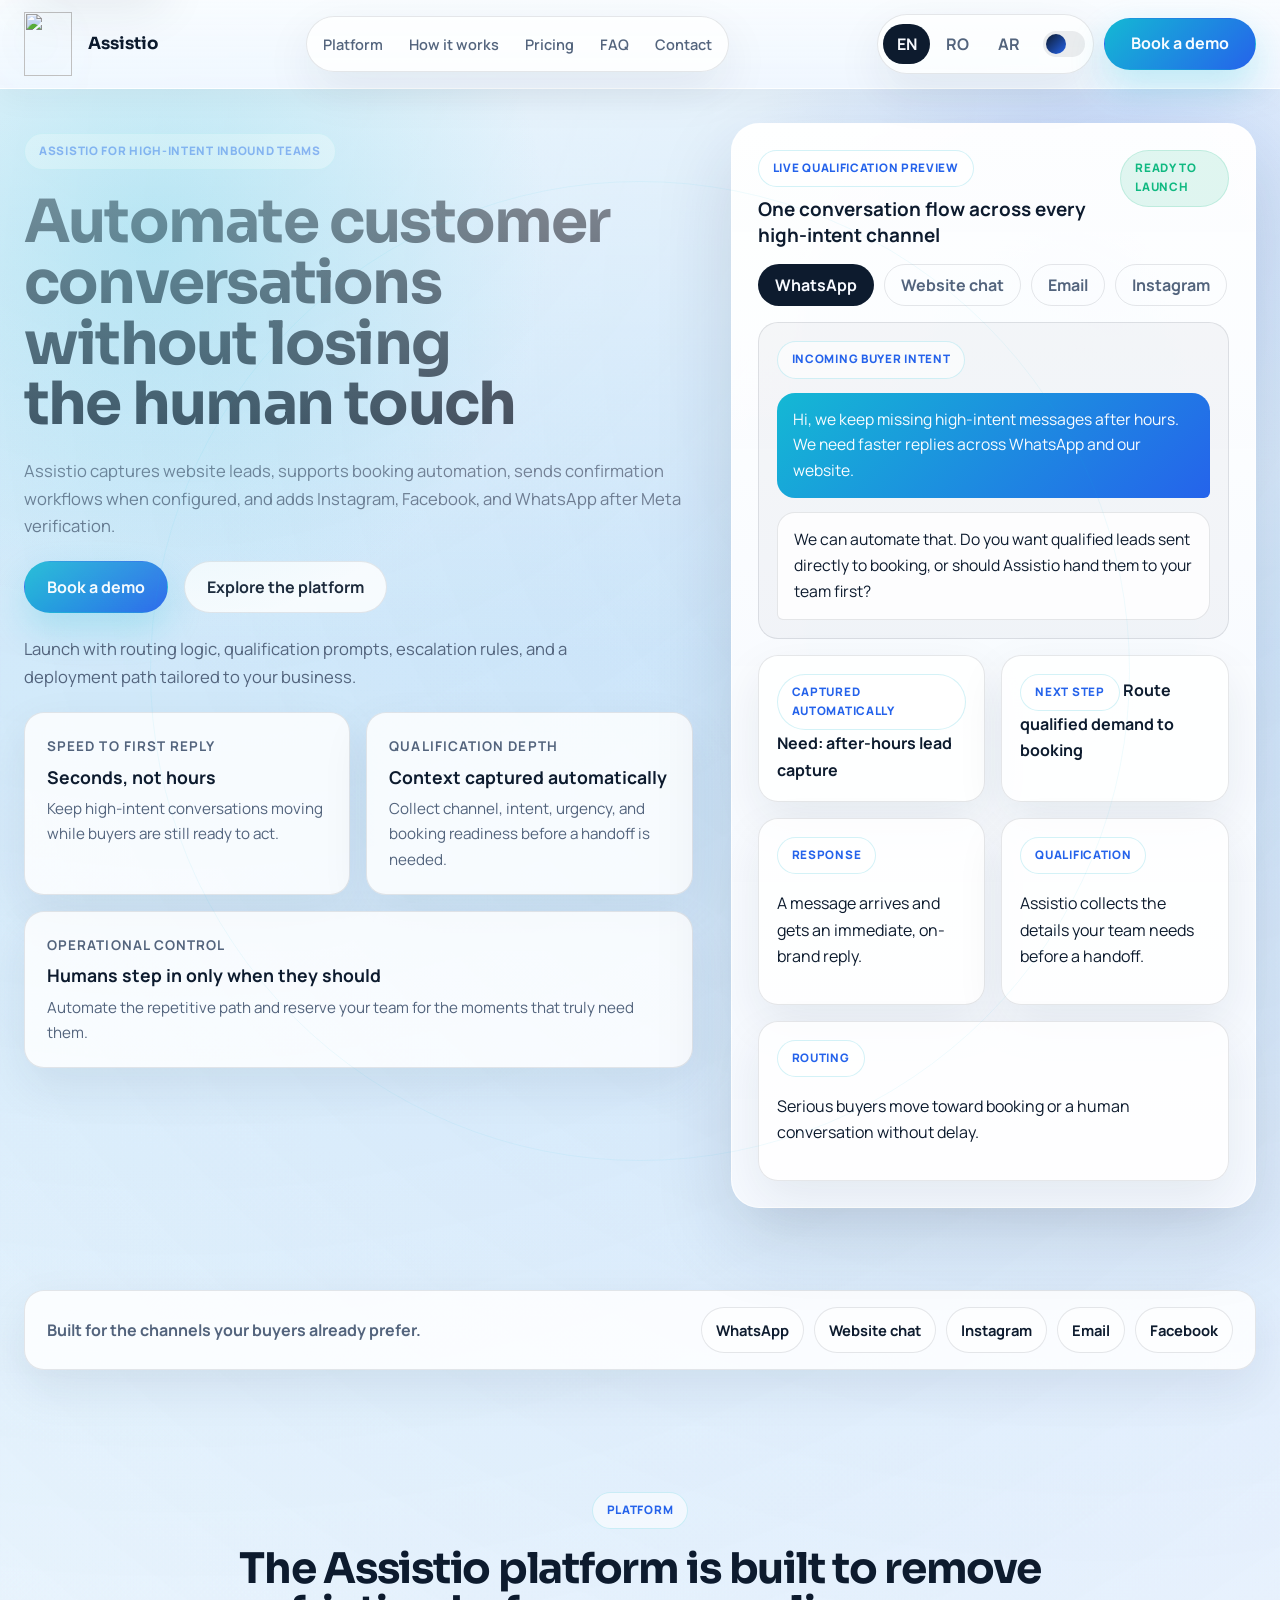
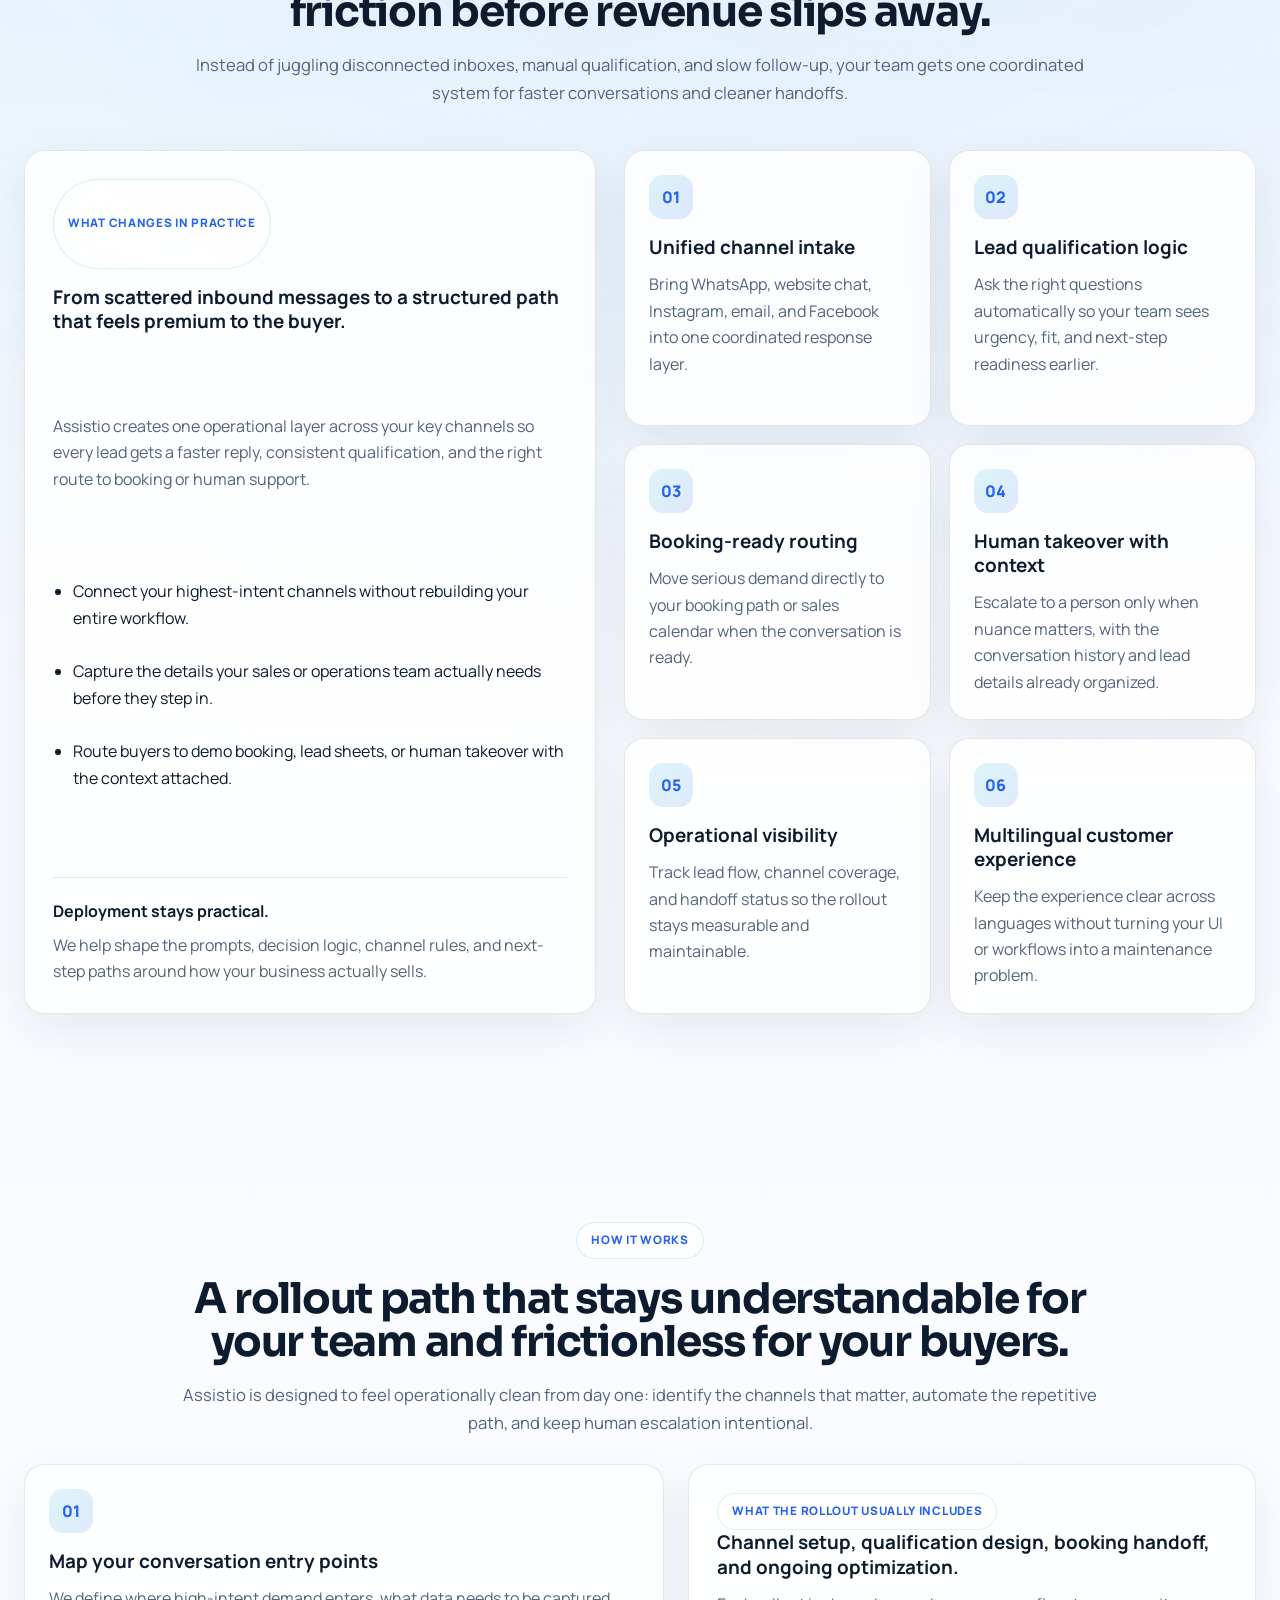
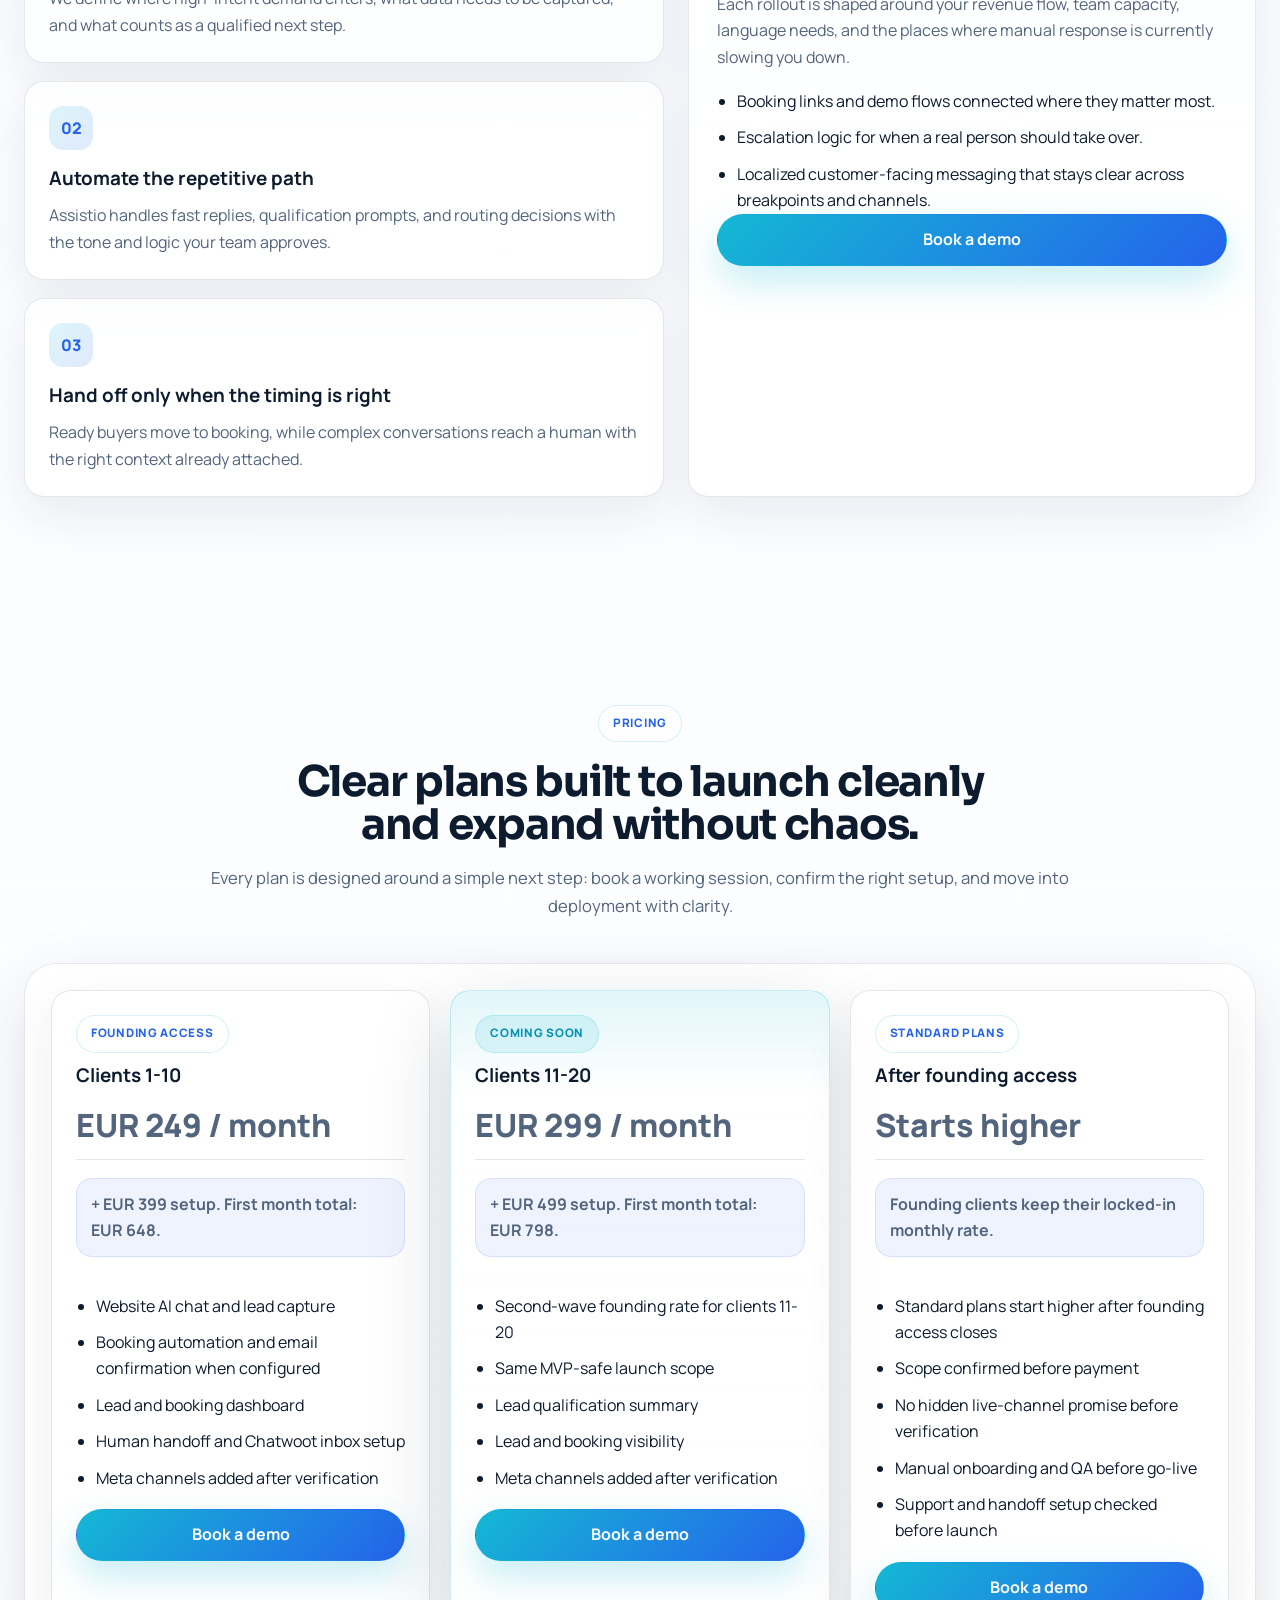
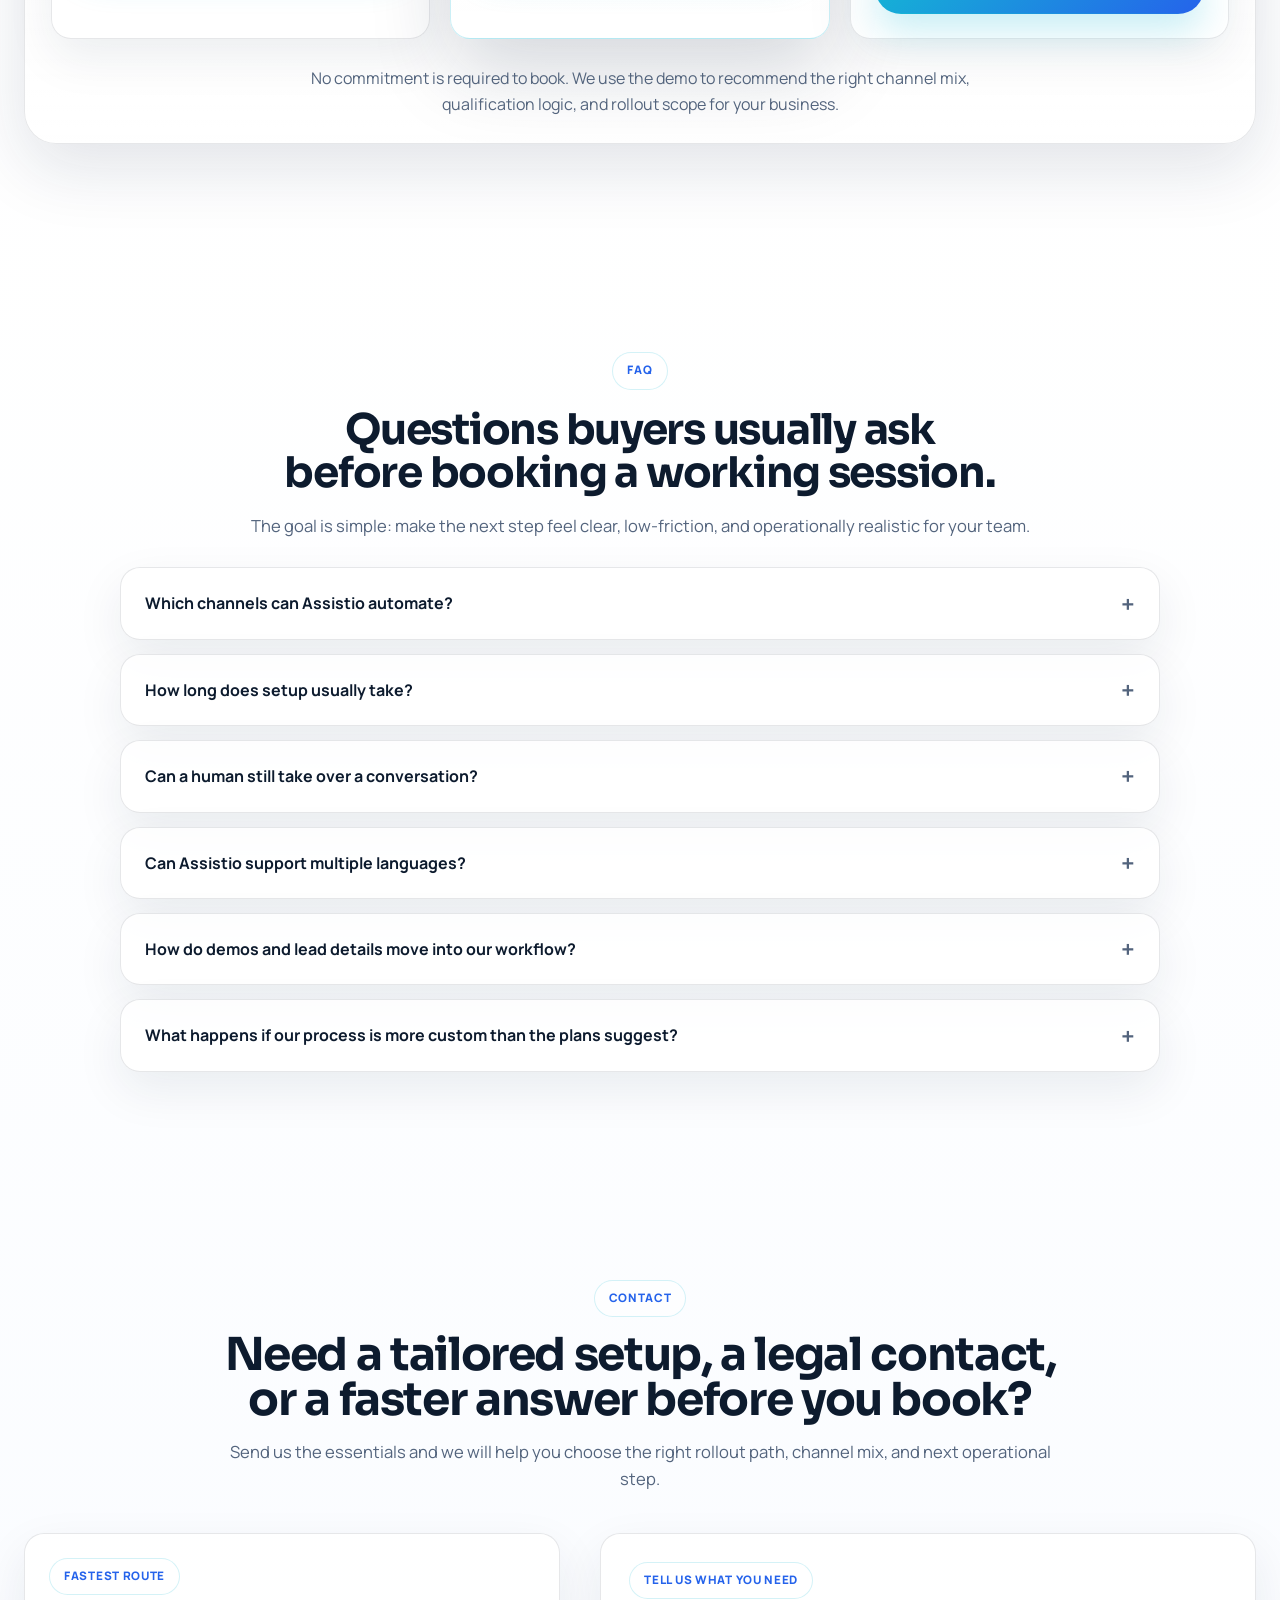
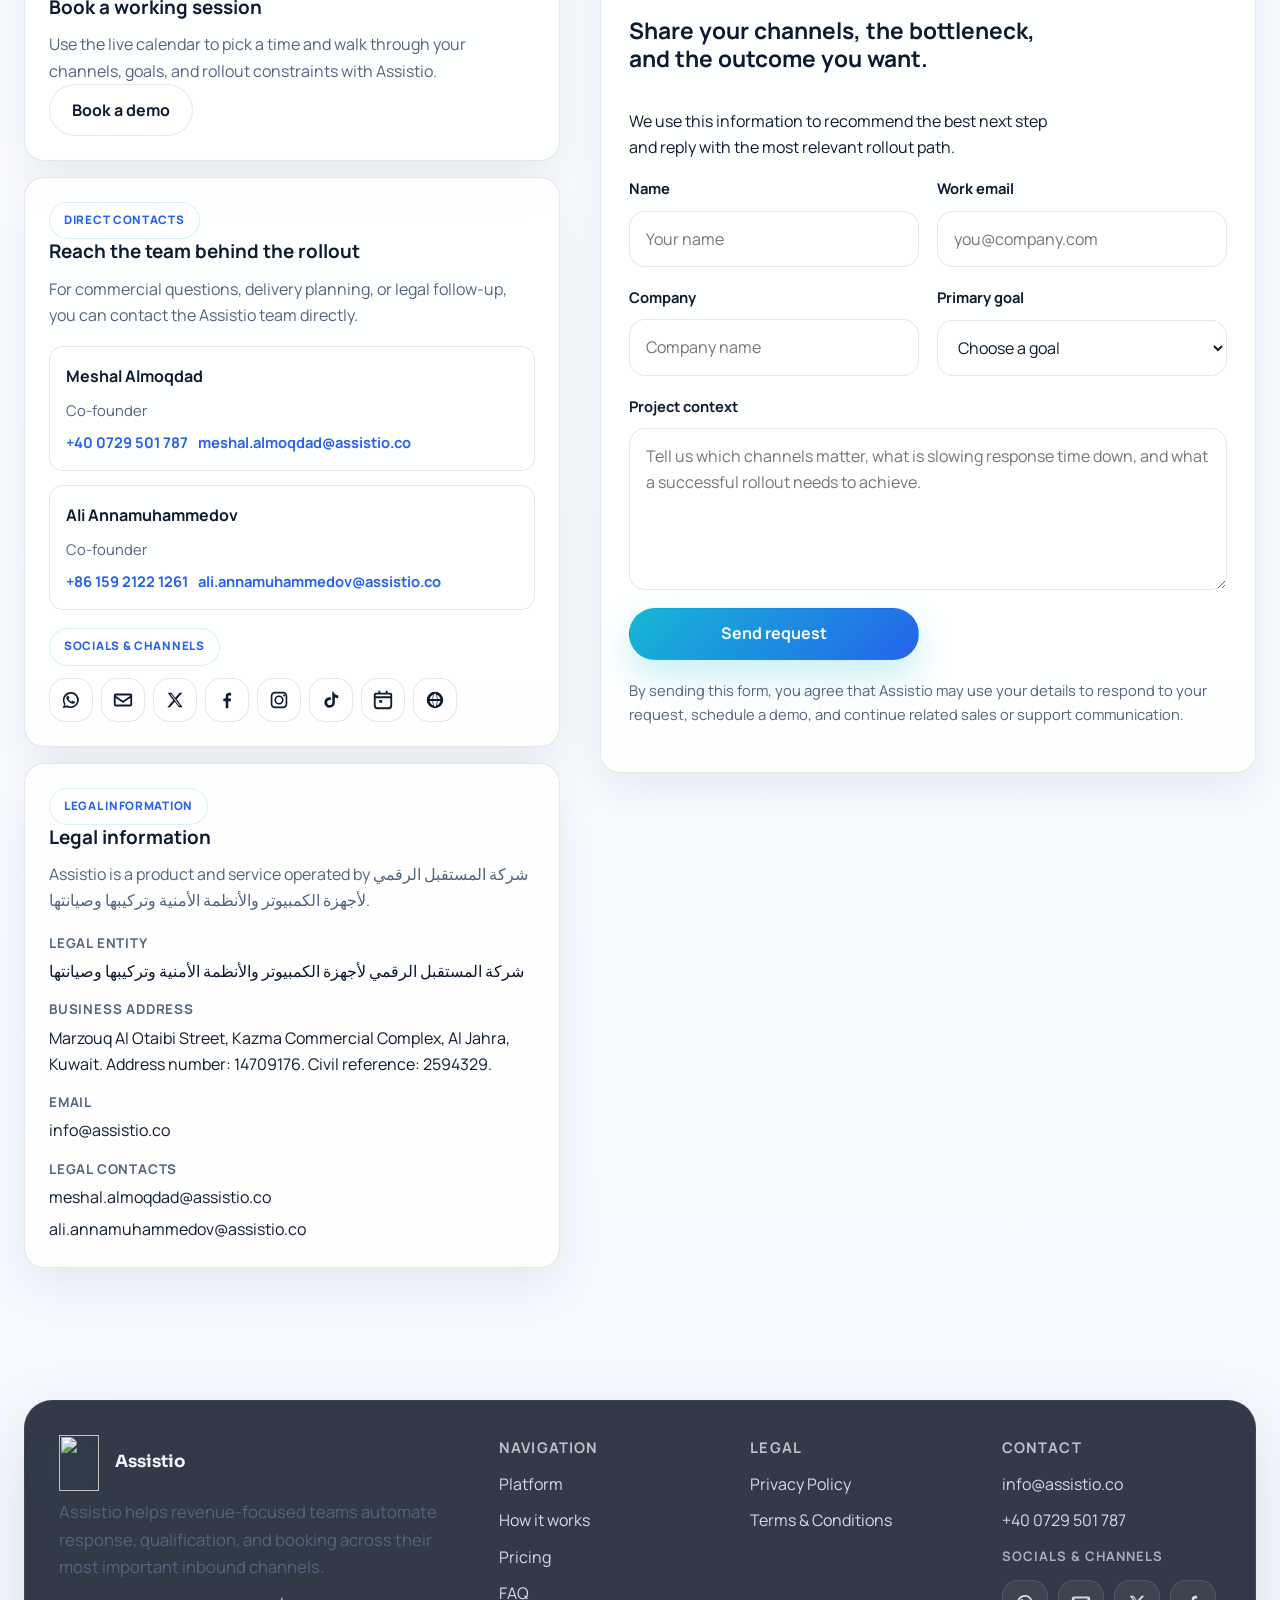
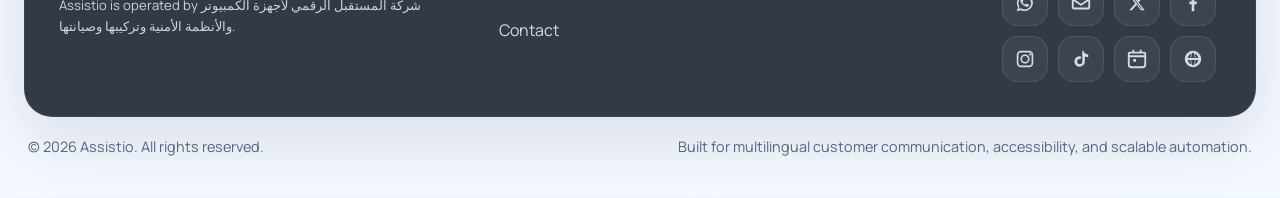
==== commit e8ce5194: "Fix public site domain and founding pricing copy" ====
--- a/index.html
+++ b/index.html
@@ -12,15 +12,15 @@
   <meta name="theme-color" content="#eff5ff" />
   <meta name="facebook-domain-verification" content="tcjsupb0i52kof3e8iwm7l04havay9" />
   <meta property="og:type" content="website" />
-  <meta property="og:image" content="https://ai.assistio.co/assets/og.png" />
-  <meta property="og:url" content="https://ai.assistio.co/" />
+  <meta property="og:image" content="https://assistio.co/assets/og.png" />
+  <meta property="og:url" content="https://assistio.co/" />
   <meta property="og:title" content="Assistio | AI Customer Conversation Automation for Faster Lead Response" data-i18n-content="meta.home.title" />
   <meta
     property="og:description"
     content="Assistio starts with website lead capture, booking support, email confirmation, and a client dashboard. Instagram, Facebook, and WhatsApp are added after Meta verification."
     data-i18n-content="meta.home.description"
   />
-  <link rel="canonical" href="https://ai.assistio.co/" />
+  <link rel="canonical" href="https://assistio.co/" />
   <link rel="icon" href="./assets/favicon.ico" sizes="any" />
   <link rel="icon" type="image/png" sizes="32x32" href="./assets/favicon-32x32.png" />
   <link rel="icon" type="image/png" sizes="16x16" href="./assets/favicon-16x16.png" />
@@ -429,34 +429,34 @@
 
             <article class="pricing-card pricing-card-featured" data-reveal>
               <div class="plan-head">
-                <span class="plan-badge plan-badge-featured" data-i18n="pricing.growth.badge">Coming soon</span>
-                <h3 data-i18n="pricing.growth.name">Clients 11-20</h3>
-                <p class="plan-price" data-i18n="pricing.growth.price">EUR 299 / month</p>
+                <span class="plan-badge plan-badge-featured" data-i18n="pricing.wave.badge">Coming soon</span>
+                <h3 data-i18n="pricing.wave.name">Clients 11-20</h3>
+                <p class="plan-price" data-i18n="pricing.wave.price">EUR 299 / month</p>
               </div>
-              <p class="plan-setup" data-i18n="pricing.growth.setup">+ EUR 499 setup. First month total: EUR 798.</p>
+              <p class="plan-setup" data-i18n="pricing.wave.setup">+ EUR 499 setup. First month total: EUR 798.</p>
               <ul class="plan-list">
-                <li data-i18n="pricing.growth.feature1">Second-wave founding rate for clients 11-20</li>
-                <li data-i18n="pricing.growth.feature2">Same MVP-safe launch scope</li>
-                <li data-i18n="pricing.growth.feature3">Lead qualification summary</li>
-                <li data-i18n="pricing.growth.feature4">Basic performance dashboard</li>
-                <li data-i18n="pricing.growth.feature5">Meta channels added after verification</li>
+                <li data-i18n="pricing.wave.feature1">Second-wave founding rate for clients 11-20</li>
+                <li data-i18n="pricing.wave.feature2">Same MVP-safe launch scope</li>
+                <li data-i18n="pricing.wave.feature3">Lead qualification summary</li>
+                <li data-i18n="pricing.wave.feature4">Lead and booking visibility</li>
+                <li data-i18n="pricing.wave.feature5">Meta channels added after verification</li>
               </ul>
               <a class="btn btn-primary btn-block" href="https://calendar.app.google/mF4N138gHQZpTKqc6" target="_blank" rel="noopener noreferrer" data-booking-link data-i18n="ui.bookDemo">Book a demo</a>
             </article>
 
             <article class="pricing-card" data-reveal>
               <div class="plan-head">
-                <span class="plan-badge" data-i18n="pricing.scale.badge">Standard plans</span>
-                <h3 data-i18n="pricing.scale.name">After founding access</h3>
-                <p class="plan-price" data-i18n="pricing.scale.price">Starts higher</p>
+                <span class="plan-badge" data-i18n="pricing.standard.badge">Standard plans</span>
+                <h3 data-i18n="pricing.standard.name">After founding access</h3>
+                <p class="plan-price" data-i18n="pricing.standard.price">Starts higher</p>
               </div>
-              <p class="plan-setup" data-i18n="pricing.scale.setup">Founding clients keep their locked-in monthly rate.</p>
+              <p class="plan-setup" data-i18n="pricing.standard.setup">Founding clients keep their locked-in monthly rate.</p>
               <ul class="plan-list">
-                <li data-i18n="pricing.scale.feature1">Standard plans start higher after founding access closes</li>
-                <li data-i18n="pricing.scale.feature2">Scope confirmed before payment</li>
-                <li data-i18n="pricing.scale.feature3">No hidden live-channel promise before verification</li>
-                <li data-i18n="pricing.scale.feature4">Manual onboarding and QA before go-live</li>
-                <li data-i18n="pricing.scale.feature5">Support and handoff setup checked before launch</li>
+                <li data-i18n="pricing.standard.feature1">Standard plans start higher after founding access closes</li>
+                <li data-i18n="pricing.standard.feature2">Scope confirmed before payment</li>
+                <li data-i18n="pricing.standard.feature3">No hidden live-channel promise before verification</li>
+                <li data-i18n="pricing.standard.feature4">Manual onboarding and QA before go-live</li>
+                <li data-i18n="pricing.standard.feature5">Support and handoff setup checked before launch</li>
               </ul>
               <a class="btn btn-primary btn-block" href="https://calendar.app.google/mF4N138gHQZpTKqc6" target="_blank" rel="noopener noreferrer" data-booking-link data-i18n="ui.bookDemo">Book a demo</a>
             </article>
